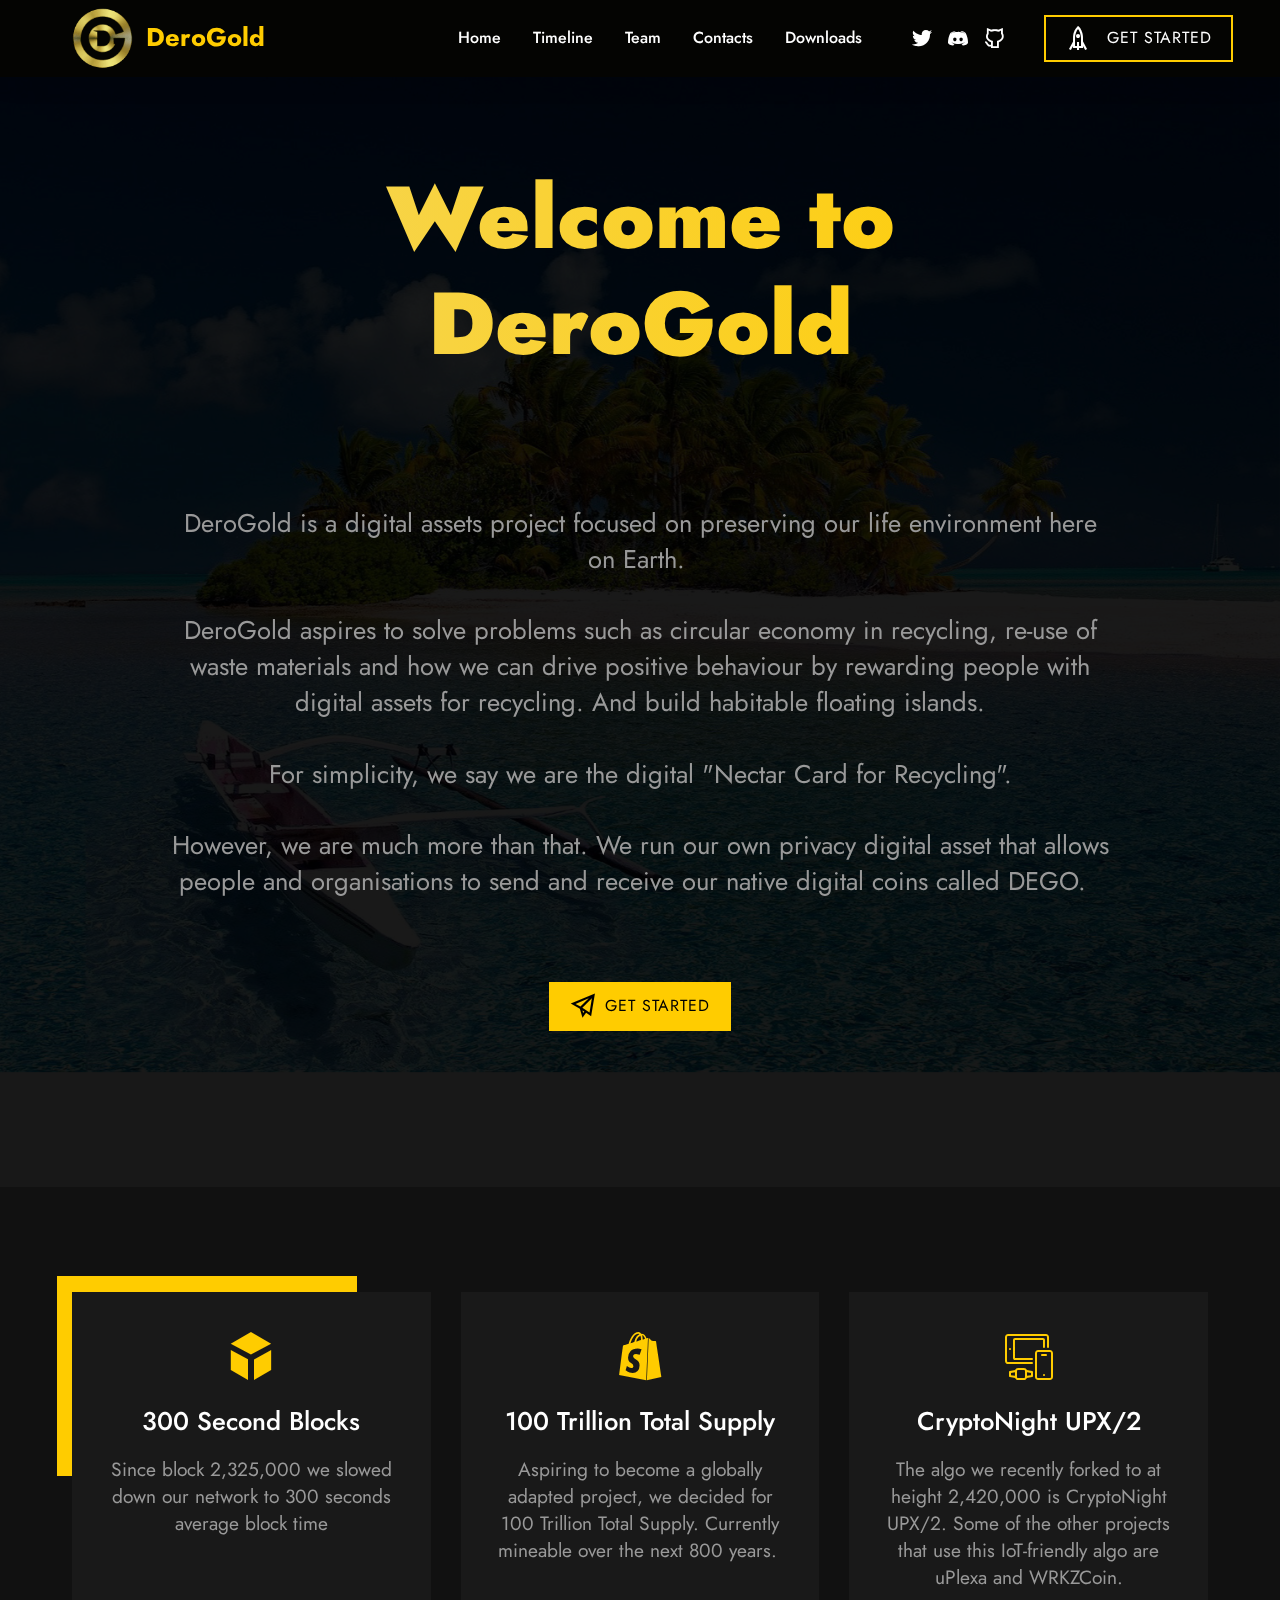
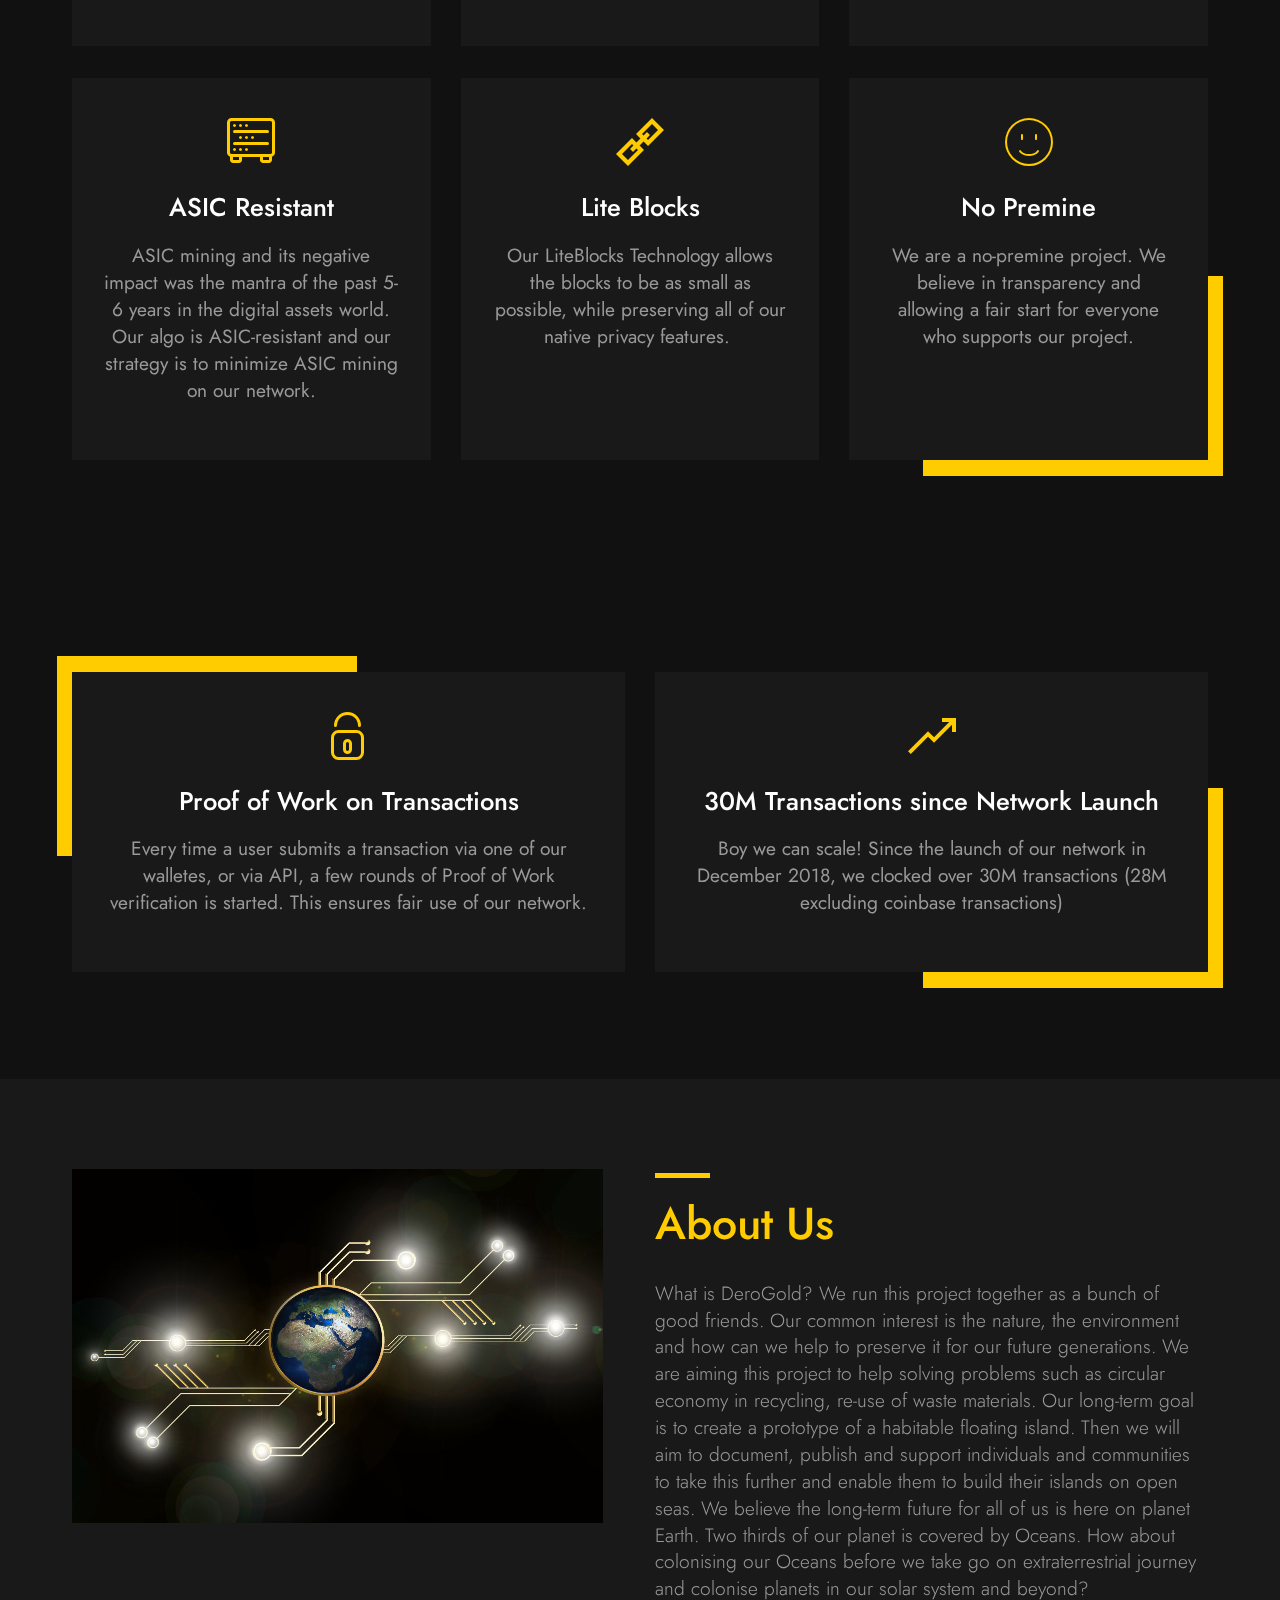
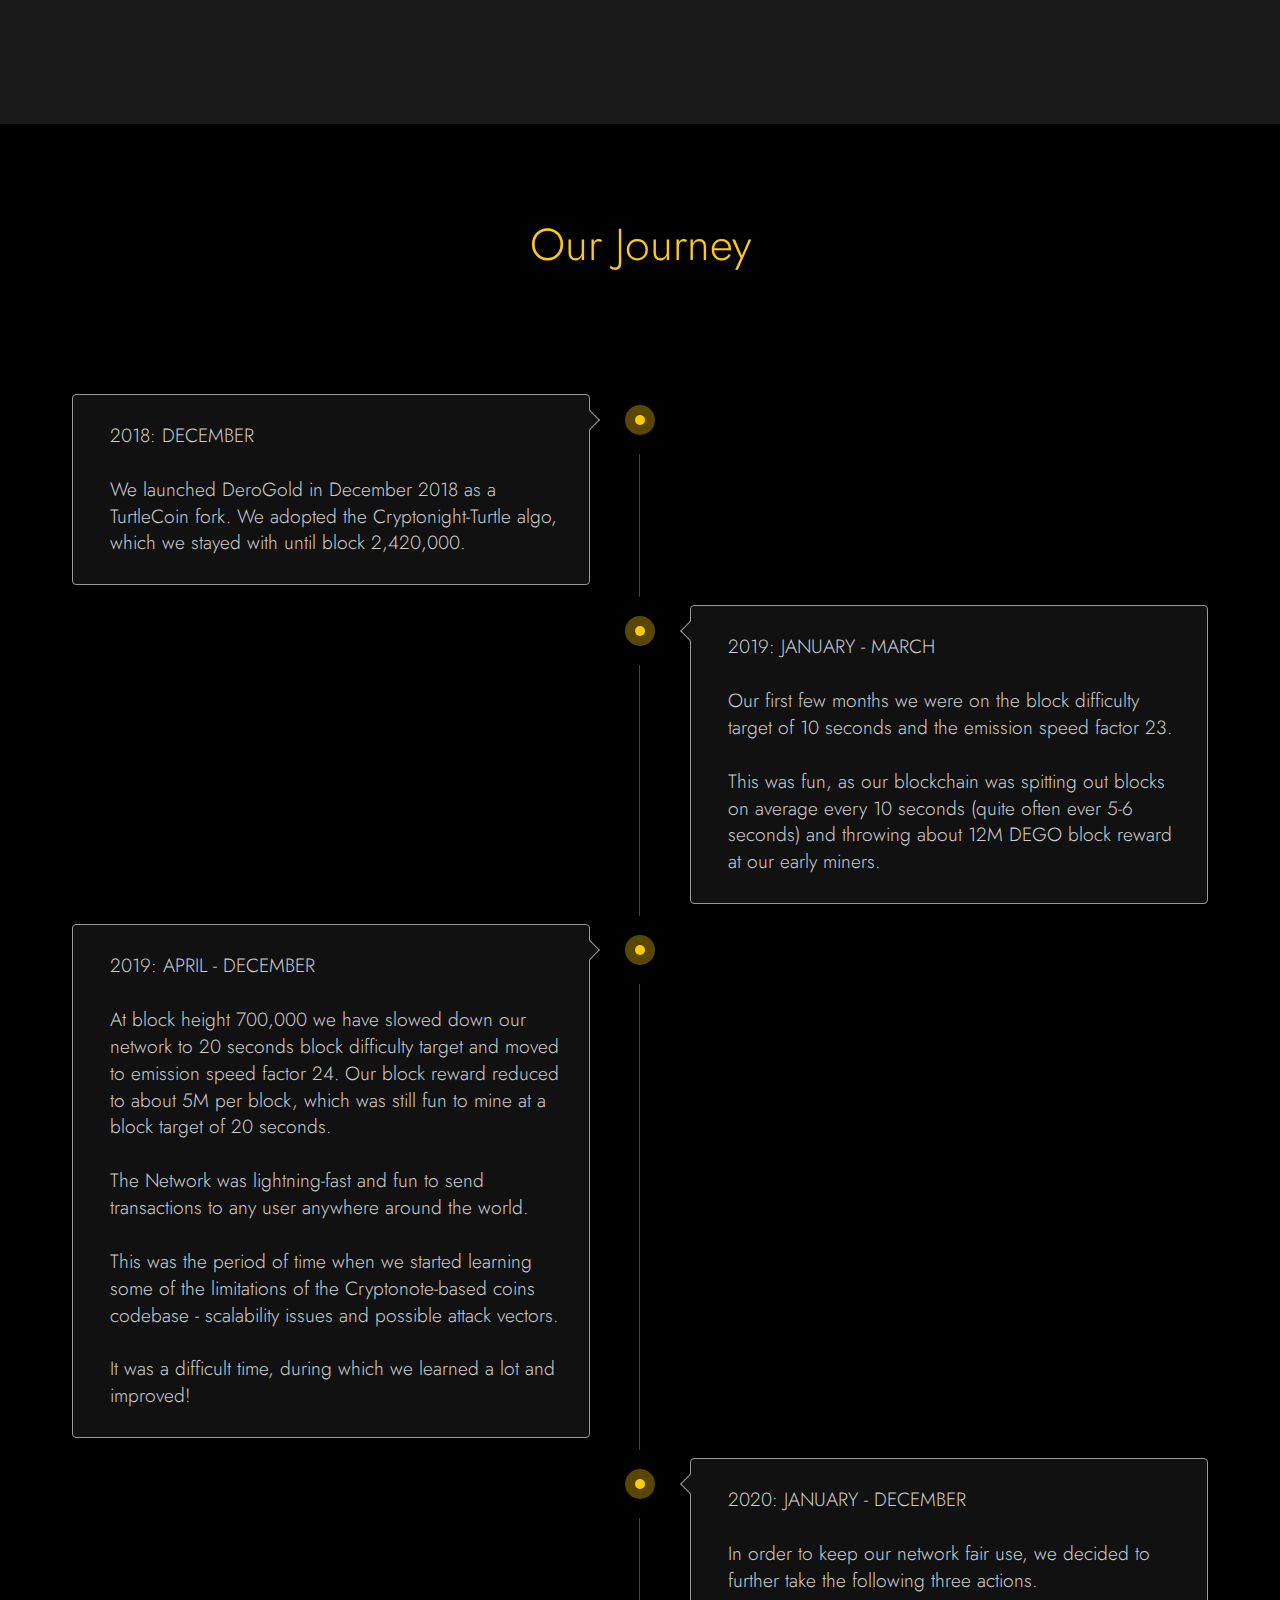
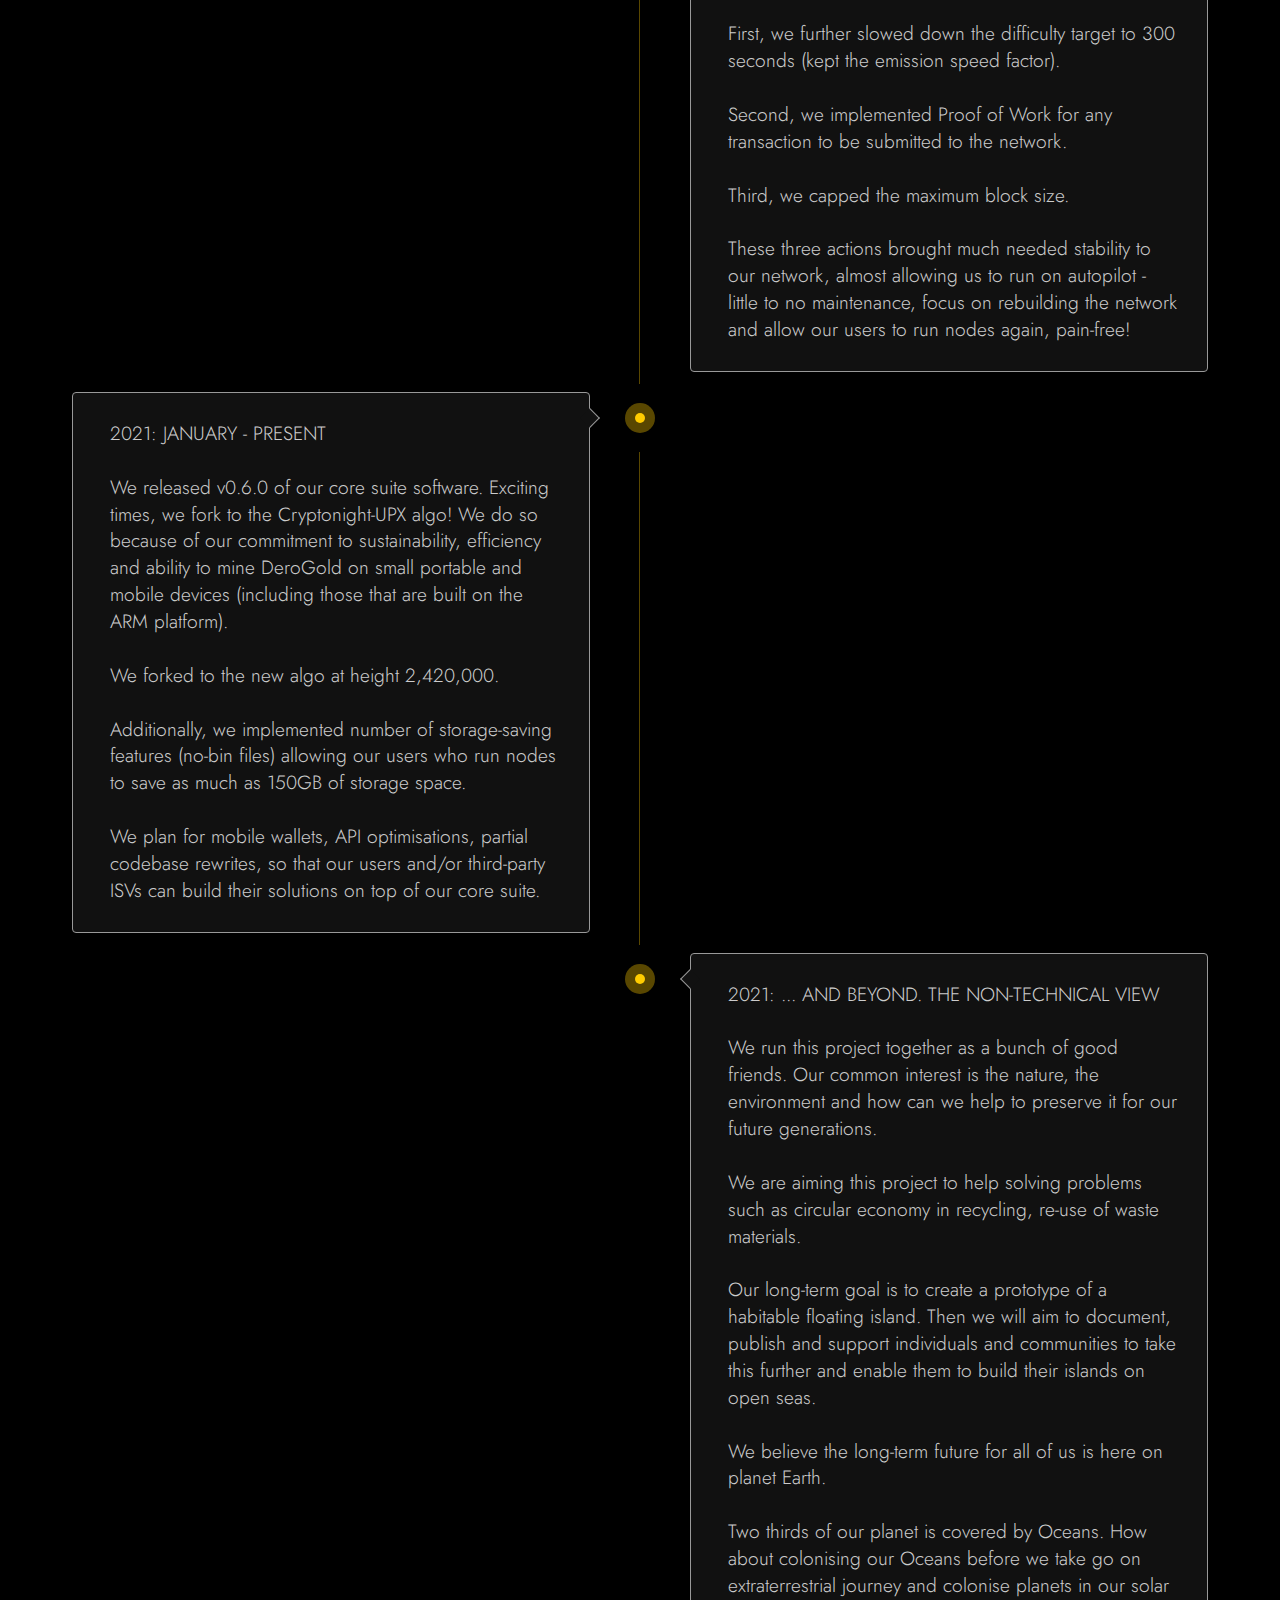
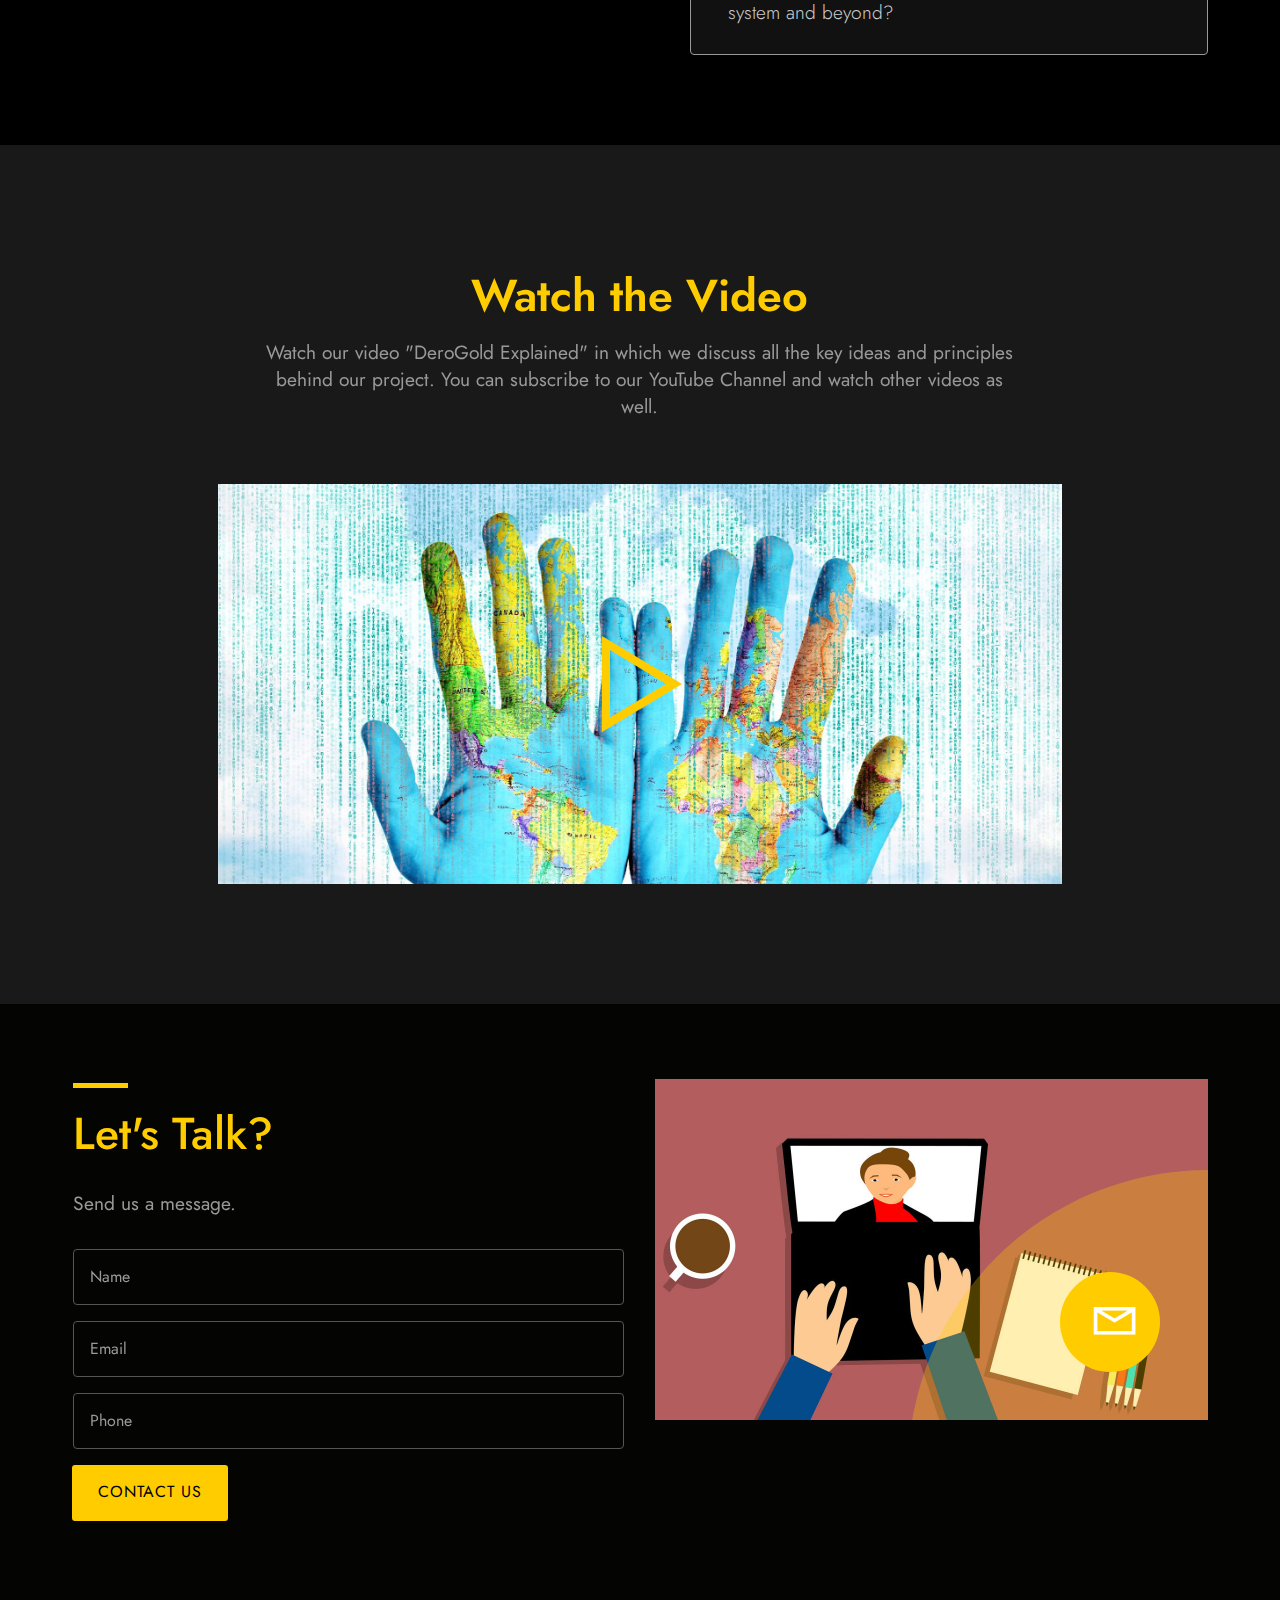
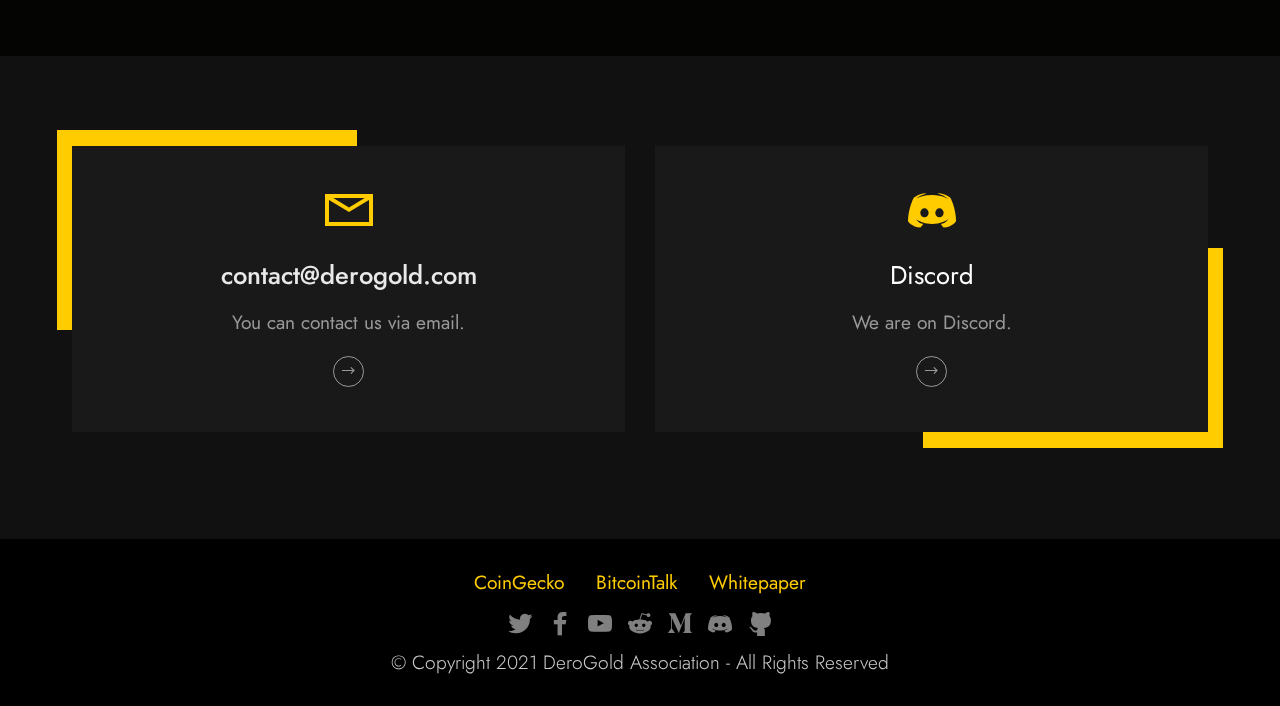
==== index.html @ 45187b10 "initial commit" ====
<!DOCTYPE html>
<html  >
<head>
  <!-- Site made with Mobirise Website Builder v5.3.0, https://mobirise.com -->
  <meta charset="UTF-8">
  <meta http-equiv="X-UA-Compatible" content="IE=edge">
  <meta name="generator" content="Mobirise v5.3.0, mobirise.com">
  <meta name="viewport" content="width=device-width, initial-scale=1, minimum-scale=1">
  <link rel="shortcut icon" href="assets/images/derogold-hi-res-logo-2-96x96.png" type="image/x-icon">
  <meta name="description" content="This is the DeroGold website">
  
  
  <title>DeroGold Home</title>
  <link rel="stylesheet" href="assets/web/assets/mobirise-icons2/mobirise2.css">
  <link rel="stylesheet" href="assets/web/assets/mobirise-icons/mobirise-icons.css">
  <link rel="stylesheet" href="assets/web/assets/mobirise-icons-bold/mobirise-icons-bold.css">
  <link rel="stylesheet" href="assets/tether/tether.min.css">
  <link rel="stylesheet" href="assets/bootstrap/css/bootstrap.min.css">
  <link rel="stylesheet" href="assets/bootstrap/css/bootstrap-grid.min.css">
  <link rel="stylesheet" href="assets/bootstrap/css/bootstrap-reboot.min.css">
  <link rel="stylesheet" href="assets/dropdown/css/style.css">
  <link rel="stylesheet" href="assets/formstyler/jquery.formstyler.css">
  <link rel="stylesheet" href="assets/formstyler/jquery.formstyler.theme.css">
  <link rel="stylesheet" href="assets/datepicker/jquery.datetimepicker.min.css">
  <link rel="stylesheet" href="assets/socicon/css/styles.css">
  <link rel="stylesheet" href="assets/theme/css/style.css">
  <link rel="preload" as="style" href="assets/mobirise/css/mbr-additional.css"><link rel="stylesheet" href="assets/mobirise/css/mbr-additional.css" type="text/css">
  
  
  
  
</head>
<body>
  
  <section class="menu cid-s1YNw91RvB" once="menu" id="menu1-1">
    
    <nav class="navbar navbar-dropdown navbar-fixed-top navbar-expand-lg">
        <div class="container">
            <div class="navbar-brand">
                <span class="navbar-logo">
                    <a href="https://derogold.com">
                        <img src="assets/images/derogold-hi-res-logo-2-96x96.png" alt="DeroGold" style="height: 3.8rem;">
                    </a>
                </span>
                <span class="navbar-caption-wrap"><a class="navbar-caption text-primary display-5" href="https://mobiri.se">DeroGold</a></span>
            </div>
            <button class="navbar-toggler" type="button" data-toggle="collapse" data-target="#navbarSupportedContent" aria-controls="navbarNavAltMarkup" aria-expanded="false" aria-label="Toggle navigation">
                <div class="hamburger">
                    <span></span>
                    <span></span>
                    <span></span>
                    <span></span>
                </div>
            </button>
            <div class="collapse navbar-collapse" id="navbarSupportedContent">
                <ul class="navbar-nav nav-dropdown" data-app-modern-menu="true"><li class="nav-item"><a class="nav-link link text-white text-primary display-4" href="index.html#top">
                            Home</a></li>

                    <li class="nav-item"><a class="nav-link link text-white text-primary display-4" href="index.html#timeline1-4">Timeline</a></li><li class="nav-item"><a class="nav-link link text-white text-primary display-4" href="page1.html">Team</a>
                    </li>
                    <li class="nav-item"><a class="nav-link link text-white text-primary display-4" href="index.html#contacts2-9">Contacts</a></li><li class="nav-item"><a class="nav-link link text-white text-primary display-4" href="page2.html">Downloads</a></li></ul>
                <div class="icons-menu">
                    <a href="https://twitter.com/derogold?lang=en.se" target="_blank">
                        <span class="p-2 mbr-iconfont socicon-twitter socicon"></span>
                    </a>
                    <a href="https://discordapp.com/invite/j2aSNFn" target="_blank">
                        <span class="p-2 mbr-iconfont socicon-discord socicon"></span>
                    </a>
                    <a href="https://github.com/derogold" target="_blank">
                        <span class="p-2 mbr-iconfont mobi-mbri-github mobi-mbri"></span>
                    </a>
                    
                    
                    
                </div>
                <div class="navbar-buttons mbr-section-btn"><a class="btn btn-sm btn-primary-outline display-4" href="page2.html"><span class="mobi-mbri mobi-mbri-rocket mbr-iconfont mbr-iconfont-btn"></span>GET STARTED</a></div>
            </div>
        </div>
    </nav>
</section>

<section class="header3 cid-s1YNmF9EpW mbr-parallax-background" id="header3-0">
    
    <div class="mbr-overlay" style="opacity: 0.9; background-color: rgb(0, 0, 0);"></div>
    <div class="container align-center">
        <div class="row justify-content-center">
            <div class="mbr-white col-md-12 col-lg-10">
                
                <h1 class="mbr-section-title mbr-white pb-3 mbr-fonts-style display-1"><strong>Welcome to</strong><br><strong>DeroGold</strong><br><strong><br></strong></h1>
                <p class="mbr-text pb-4 mbr-white mbr-regular mbr-fonts-style display-5">DeroGold is a digital assets project focused on preserving our life environment here on Earth.&nbsp;<br><br>DeroGold aspires to solve problems such as circular economy in recycling, re-use of waste materials and how we can drive positive behaviour by rewarding people with digital assets for recycling. And build habitable floating islands.<br><br>For simplicity, we say we are the digital "Nectar Card for Recycling". <br><br>However, we are much more than that. We run our own privacy digital asset that allows people and organisations to send and receive our native digital coins called DEGO.&nbsp;&nbsp;<br><br></p>
                <div class="mbr-section-btn"><a class="btn btn-sm btn-primary display-4" href="page2.html"><span class="mobi-mbri mobi-mbri-paper-plane mbr-iconfont mbr-iconfont-btn"></span>GET STARTED</a></div>
            </div>
        </div>
    </div>
</section>

<section class="features4 cid-s1YNzGfN84" id="features4-2">

    

    
    <div class="container mbr-white">
        <div class="row justify-content-center">
            <div class="card first col-12 col-md-6 col-lg-4">
                <div class="card-wrapper align-center">
                    <div class="img-wrapper">
                        <span class="mbr-iconfont socicon-sketchfab socicon"></span>
                    </div>
                    <div class="card-box align-center">

                        <h4 class="mbr-section-title pb-2 mbr-semibold mbr-fonts-style display-5">300 Second Blocks</h4>
                        <p class="mbr-section-text align-center mbr-regular pb-2 mbr-fonts-style display-7">
                            Since block 2,325,000 we slowed down our network to 300 seconds average block time</p>

                        
                    </div>
                </div>
            </div>
            <div class="card col-12 col-md-6 col-lg-4">
                <div class="card-wrapper align-center">
                    <div class="img-wrapper">
                        <span class="mbr-iconfont socicon-shopify socicon"></span>
                    </div>
                    <div class="card-box align-center">

                        <h4 class="mbr-section-title pb-2 mbr-semibold mbr-fonts-style display-5">100 Trillion Total Supply</h4>
                        <p class="mbr-section-text align-center mbr-regular pb-2 mbr-fonts-style display-7">
                            Aspiring to become a globally adapted project, we decided for 100 Trillion Total Supply. Currently mineable over the next 800 years.&nbsp;</p>

                        
                    </div>
                </div>
            </div>
            <div class="card col-12 col-md-6 col-lg-4">
                <div class="card-wrapper align-center">
                    <div class="img-wrapper">
                        <span class="mbr-iconfont mbri-devices"></span>
                    </div>
                    <div class="card-box align-center">

                        <h4 class="mbr-section-title pb-2 mbr-semibold mbr-fonts-style display-5">CryptoNight UPX/2</h4>
                        <p class="mbr-section-text align-center mbr-regular pb-2 mbr-fonts-style display-7">
                            The algo we recently forked to at height 2,420,000 is CryptoNight UPX/2. Some of the other projects that use this IoT-friendly algo are uPlexa and WRKZCoin.</p>

                        
                    </div>
                </div>
            </div>
            <div class="card col-12 col-md-6 col-lg-4">
                <div class="card-wrapper align-center">
                    <div class="img-wrapper">
                        <span class="mbr-iconfont mbrib-database"></span>
                    </div>
                    <div class="card-box align-center">

                        <h4 class="mbr-section-title pb-2 mbr-semibold mbr-fonts-style display-5">ASIC Resistant</h4>
                        <p class="mbr-section-text align-center mbr-regular pb-2 mbr-fonts-style display-7">
                            ASIC mining and its negative impact was the mantra of the past 5-6 years in the digital assets world. Our algo is ASIC-resistant and our strategy is to minimize ASIC mining on our network.</p>

                        
                    </div>
                </div>
            </div>
            <div class="card col-12 col-md-6 col-lg-4">
                <div class="card-wrapper align-center">
                    <div class="img-wrapper">
                        <span class="mbr-iconfont mobi-mbri-link mobi-mbri"></span>
                    </div>
                    <div class="card-box align-center">

                        <h4 class="mbr-section-title pb-2 mbr-semibold mbr-fonts-style display-5">Lite Blocks</h4>
                        <p class="mbr-section-text align-center mbr-regular pb-2 mbr-fonts-style display-7">Our LiteBlocks Technology allows the blocks to be as small as possible, while preserving all of our native privacy features.&nbsp;</p>

                        
                    </div>
                </div>
            </div>
            <div class="card last col-12 col-md-6 col-lg-4">
                <div class="card-wrapper align-center">
                    <div class="img-wrapper">
                        <span class="mbr-iconfont mbri-smile-face"></span>
                    </div>
                    <div class="card-box align-center">

                        <h4 class="mbr-section-title pb-2 mbr-semibold mbr-fonts-style display-5">No Premine</h4>
                        <p class="mbr-section-text align-center mbr-regular pb-2 mbr-fonts-style display-7">
                            We are a no-premine project. We believe in transparency and allowing a fair start for everyone who supports our project.</p>

                        
                    </div>
                </div>
            </div>
        </div>
    </div>
</section>

<section class="features4 cid-srsyfw0GXk" id="features4-1">

    

    
    <div class="container mbr-white">
        <div class="row justify-content-center">
            <div class="card first col-12 col-md-6 col-lg-6">
                <div class="card-wrapper align-center">
                    <div class="img-wrapper">
                        <span class="mbr-iconfont mbrib-lock"></span>
                    </div>
                    <div class="card-box align-center">

                        <h4 class="mbr-section-title pb-2 mbr-semibold mbr-fonts-style display-5">Proof of Work on Transactions</h4>
                        <p class="mbr-section-text align-center mbr-regular pb-2 mbr-fonts-style display-7">
                            Every time a user submits a transaction via one of our walletes, or via API, a few rounds of Proof of Work verification is started. This ensures fair use of our network.</p>

                        
                    </div>
                </div>
            </div>
            
            
            
            
            <div class="card last col-12 col-md-6 col-lg-6">
                <div class="card-wrapper align-center">
                    <div class="img-wrapper">
                        <span class="mbr-iconfont mobi-mbri-growing-chart mobi-mbri"></span>
                    </div>
                    <div class="card-box align-center">

                        <h4 class="mbr-section-title pb-2 mbr-semibold mbr-fonts-style display-5">30M Transactions since Network Launch</h4>
                        <p class="mbr-section-text align-center mbr-regular pb-2 mbr-fonts-style display-7">
                            Boy we can scale! Since the launch of our network in December 2018, we clocked over 30M transactions (28M excluding coinbase transactions)</p>

                        
                    </div>
                </div>
            </div>
        </div>
    </div>
</section>

<section class="content2 cid-s1YQ6E1SFC" id="content2-e">
    
    
    <div class="container">
        <div class="row justify-content-center">
            <div class="col-lg-6 col-md-12 md-pb">
                <img src="assets/images/mbr-1061x707.jpg" alt="DeroGold">
            </div>

            <div class="col-lg-6 col-md-12 md-pb">
                <div class="title-wrapper align-left">
                    <div class="line"></div>
                    <h3 class="mbr-section-title mbr-white mbr-semibold pb-3 mbr-fonts-style display-2">About Us</h3>
                    <p class="mbr-text pb-3 mbr-white mbr-light mbr-fonts-style display-7">What is DeroGold? We run this project together as a bunch of good friends. Our common interest is the nature, the environment and how can we help to preserve it for our future generations. We are aiming this project to help solving problems such as circular economy in recycling, re-use of waste materials. Our long-term goal is to create a prototype of a habitable floating island. Then we will aim to document, publish and support individuals and communities to take this further and enable them to build their islands on open seas. We believe the long-term future for all of us is here on planet Earth. Two thirds of our planet is covered by Oceans. How about colonising our Oceans before we take go on extraterrestrial journey and colonise planets in our solar system and beyond?<br>
                    </p>
                </div>
            </div>
        </div>
    </div>
</section>

<section class="timeline1 voyagem4_timeline1 cid-srsJKuli90" id="timeline1-4">

	

	

	<div class="container">
		<div class="row">
			<div class="col-12 title__block align-center">
				<h3 class="mbr-section-title mbr-fonts-style display-2">Our Journey</h3>
				
			</div>
		</div>
		<div class="timelines-container" mbri-timelines="">
			<!--1-->
			<div class="row timeline-element separline">
				<div class="col-lg-6 col-11 offset-1 offset-lg-0">
					<div class="timeline-text-content">
						
						<p class="mbr-timeline-text mbr-fonts-style display-7">2018: DECEMBER<br><br>We launched DeroGold in December 2018 as a TurtleCoin fork. We adopted the Cryptonight-Turtle algo, which we stayed with until block 2,420,000.</p>
					</div>
				</div>
				<span class="iconBackground"></span>
				<div class="timeline-date-panel col-lg-6"></div>
			</div>
			<!--2-->
			<div class="row timeline-element separline">
				<div class="timeline-date-panel col-lg-6"></div>
				<span class="iconBackground"></span>
				<div class="col-lg-6 col-11 offset-1 offset-lg-0 ">
					<div class="timeline-text-content">
						
						<p class="mbr-timeline-text mbr-fonts-style display-7">2019: JANUARY - MARCH<br><br>Our first few months we were on the block difficulty target of 10 seconds and the emission speed factor 23. <br><br>This was fun, as our blockchain was spitting out blocks on average every 10 seconds (quite often ever 5-6 seconds) and throwing about 12M DEGO block reward at our early miners.</p>
					</div>
				</div>
			</div>
			<!--3-->
			<div class="row timeline-element separline">
				<div class="col-lg-6 col-11 offset-1 offset-lg-0">
					<div class="timeline-text-content">
						
						<p class="mbr-timeline-text mbr-fonts-style display-7">2019: APRIL - DECEMBER<br><br>At block height 700,000 we have slowed down our network to 20 seconds block difficulty target and moved to emission speed factor 24. Our block reward reduced to about 5M per block, which was still fun to mine at a block target of 20 seconds. <br><br>The Network was lightning-fast and fun to send transactions to any user anywhere around the world. <br><br>This was the period of time when we started learning some of the limitations of the Cryptonote-based coins codebase - scalability issues and possible attack vectors. <br><br>It was a difficult time, during which we learned a lot and improved!</p>
					</div>
				</div>
				<span class="iconBackground"></span>
				<div class="timeline-date-panel col-lg-6 "></div>
			</div>
			<!--4-->
			<div class="row timeline-element separline">
				<div class="timeline-date-panel col-lg-6"></div>
				<span class="iconBackground"></span>
				<div class="col-lg-6 col-11 offset-1 offset-lg-0 ">
					<div class="timeline-text-content">
						
						<p class="mbr-timeline-text mbr-fonts-style display-7">2020: JANUARY - DECEMBER<br><br>In order to keep our network fair use, we decided to further take the following three actions. <br><br>First, we further slowed down the difficulty target to 300 seconds (kept the emission speed factor). <br><br>Second, we implemented Proof of Work for any transaction to be submitted to the network. <br><br>Third, we capped the maximum block size. <br><br>These three actions brought much needed stability to our network, almost allowing us to run on autopilot - little to no maintenance, focus on rebuilding the network and allow our users to run nodes again, pain-free!</p>
					</div>
				</div>
			</div>
			<!--5-->
			<div class="row timeline-element separline">
				<div class="col-lg-6 col-11 offset-1 offset-lg-0">
					<div class="timeline-text-content">
						
						<p class="mbr-timeline-text mbr-fonts-style display-7">2021: JANUARY - PRESENT<br><br>We released v0.6.0 of our core suite software. Exciting times, we fork to the Cryptonight-UPX algo! We do so because of our commitment to sustainability, efficiency and ability to mine DeroGold on small portable and mobile devices (including those that are built on the ARM platform). <br><br>We forked to the new algo at height 2,420,000. <br><br>Additionally, we implemented number of storage-saving features (no-bin files) allowing our users who run nodes to save as much as 150GB of storage space. <br><br>We plan for mobile wallets, API optimisations, partial codebase rewrites, so that our users and/or third-party ISVs can build their solutions on top of our core suite.</p>
					</div>
				</div>
				<span class="iconBackground"></span>
				<div class="timeline-date-panel col-lg-6"></div>
			</div>
			<!--6-->
			<div class="row timeline-element separline">
				<div class="timeline-date-panel col-lg-6"></div>
				<span class="iconBackground"></span>
				<div class="col-lg-6 col-11 offset-1 offset-lg-0 ">
					<div class="timeline-text-content">
						
						<p class="mbr-timeline-text mbr-fonts-style display-7">2021: ... AND BEYOND. THE NON-TECHNICAL VIEW<br><br>We run this project together as a bunch of good friends. Our common interest is the nature, the environment and how can we help to preserve it for our future generations. <br><br>We are aiming this project to help solving problems such as circular economy in recycling, re-use of waste materials. <br><br>Our long-term goal is to create a prototype of a habitable floating island. Then we will aim to document, publish and support individuals and communities to take this further and enable them to build their islands on open seas. <br><br>We believe the long-term future for all of us is here on planet Earth. <br><br>Two thirds of our planet is covered by Oceans. How about colonising our Oceans before we take go on extraterrestrial journey and colonise planets in our solar system and beyond?<br></p>
					</div>
				</div>
			</div>
			<!--7-->
			
			<!--8-->
			
			<!--9-->
			
			<!--10-->
			
			<!--11-->
			
			<!--12-->
			
		</div>
	</div>
</section>

<section class="video1 cid-s1YPL0Q2c0" id="video1-b">
    
    
    <div class="container align-center">
        <div class="row justify-content-md-center">
            <div class="mbr-black col-md-12 col-lg-8 pb-5">
                <h3 class="mbr-section-title mbr-semibold pb-1 align-center mbr-bold mbr-fonts-style display-2">Watch the
                    Video
                </h3>
                <p class="mbr-section-text align-center mbr-regular mbr-fonts-style display-7">Watch our video "DeroGold Explained" in which we discuss all the key ideas and principles behind our project. You can subscribe to our YouTube Channel and watch other videos as well.</p>
            </div>
            <div class="mbr-white col-md-12 col-12 col-lg-9">
                <div class="wrapper">
                    <div class="box">
                        <div class="mbr-media show-modal align-center py-2" data-modal=".modalWindow">
                            <div class="icon-wrap">
                                <span class="mbr-iconfont mobi-mbri-play mobi-mbri"></span>
                            </div>
                        </div>
                    </div>
                </div>
            </div>
        </div>
    </div>
    <div>
        <div class="modalWindow" style="display: none;">
            <div class="modalWindow-container">
                <div class="modalWindow-video-container">
                    <div class="modalWindow-video">
                        <iframe width="100%" height="100%" frameborder="0" allowfullscreen="1" data-src="https://www.youtube.com/watch?v=-CeXSvTqTvs&amp;t=24s"></iframe>
                    </div>
                    <a class="close" role="button" data-dismiss="modal">
                        <span aria-hidden="true" class="mbri-close mbr-iconfont closeModal"></span>
                        <span class="sr-only">Close</span>
                    </a>
                </div>
            </div>
        </div>
    </div>
</section>

<section class="form2 cid-s1YPpR5DLc" id="form2-5">
    
    
    <div class="container">
        <div class="row jc-sb">
            <div class="col-lg-6 img-col col-md-12 md-pb">
                <div class="img-wrapper">
                    <div class="mbr-media show-modal align-center" data-modal=".modalWindow">
                        <div class="icon-wrap">
                            <span class="mbr-iconfont mobi-mbri-letter mobi-mbri"></span>
                        </div>
                    </div>
                    <img src="assets/images/mbr-1106x682.jpg" alt="Mobirise">
                </div>
            </div>
            <div class="col-lg-6 content col-md-12 md-pb">
                <div class="title-wrapper align-left">
                    <div class="line"></div>
                    <h3 class="mbr-section-title mbr-white mbr-semibold pb-3 mbr-fonts-style display-2">Let's Talk?</h3>
                    <p class="mbr-text pb-3 mbr-white mbr-regular mbr-fonts-style display-7">Send us a message.<br></p>
                </div>
                <div class="mbr-form" data-form-type="formoid">
                    <!--Formbuilder Form-->
                    <form action="https://mobirise.eu/" method="POST" class="mbr-form form-with-styler" data-form-title="Form Name"><input type="hidden" name="email" data-form-email="true" value="3hWVqToEB/1I149/YozLRLkLBiQpOW7r7E2nBTZgeHvP02n26b8/UV2oUbTEZ2rvrolK8FR15vyyWNtF+Owk/ww8cXF04MrA7yu9TfpVJDie/SCY1bZYQar89Ra3VHtK.d89ndL0GY9m5VemKVYyBR2kWjS+tO6lPZd1B9Il5YtiFB9NHJftuvEeWiUPG/mlTkX+eEhtGzj98U6ovUszhfSIN96CiCx5hpqAmoVvygHvp0L1Zc2YxBmagFgNSmWd0">
                        <div class="form-row">
                            <div hidden="hidden" data-form-alert="" class="alert alert-success col-12">Thanks for filling
                                out the form!</div>
                            <div hidden="hidden" data-form-alert-danger="" class="alert alert-danger col-12">Oops...! some
                                problem!</div>
                        </div>
                        <div class="dragArea form-row">
                            <div class="col-lg-12 col-md-12 col-sm-12 form-group" data-for="name">
                                <input type="text" name="name" placeholder="Name" data-form-field="name" class="form-control display-7" value="" id="name-form2-5">
                            </div>
                            <div class="col-lg-12 col-md-12 col-sm-12 form-group" data-for="email">
                                <input type="email" name="email" placeholder="Email" data-form-field="email" class="form-control display-7" value="" id="email-form2-5">
                            </div>
                            <div data-for="phone" class="col-lg-12 col-md-12 col-sm-12 form-group">
                                <input type="tel" name="phone" placeholder="Phone" data-form-field="phone" class="form-control display-7" pattern="*" value="" id="phone-form2-5">
                            </div>
                            <div class="col-auto mbr-section-btn"><button type="submit" class="btn btn-primary display-4">CONTACT US</button></div>
                        </div>
                    </form>
                    <!--Formbuilder Form-->
                </div>
            </div>
        </div>
        <div class="modalWindow" style="display: none;">
            <div class="modalWindow-container">
                <div class="modalWindow-video-container">
                    <div class="modalWindow-video">
                        <iframe width="100%" height="100%" frameborder="0" allowfullscreen="1"></iframe>
                    </div>
                    <a class="close" role="button" data-dismiss="modal">
                        <span aria-hidden="true" class="mbri-close mbr-iconfont closeModal"></span>
                        <span class="sr-only">Close</span>
                    </a>
                </div>
            </div>
        </div>
    </div>
</section>

<section class="contacts2 cid-s1YPyUn2on" id="contacts2-9">

    

    
    <div class="container mbr-white">
        <div class="row justify-content-center">
            <div class="card first col-12 col-md-6 col-lg-6">
                <div class="card-wrapper align-center">
                    <div class="img-wrapper">
                        <span class="mbr-iconfont mobi-mbri-letter mobi-mbri"></span>
                    </div>
                    <div class="card-box align-center">

                        <h4 class="mbr-section-title pb-2 mbr-semibold mbr-fonts-style display-5">contact@derogold.com</h4>
                        <p class="mbr-section-text align-center mbr-regular pb-2 mbr-fonts-style display-7">
                            You can contact us via email.</p>

                        <div class="link-wrapper">
                            <span class="mbr-iconfont mobi-mbri-right mobi-mbri"></span>
                        </div>
                    </div>
                </div>
            </div>
            
            <div class="card last col-12 col-md-6 col-lg-6">
                <div class="card-wrapper align-center">
                    <div class="img-wrapper">
                        <span class="mbr-iconfont socicon-discord socicon"></span>
                    </div>
                    <div class="card-box align-center">

                        <h4 class="mbr-section-title pb-2 mbr-semibold mbr-fonts-style display-5"><a href="https://discordapp.com/invite/j2aSNFn" class="text-white" target="_blank">Discord</a></h4>
                        <p class="mbr-section-text align-center mbr-regular pb-2 mbr-fonts-style display-7">
                            We are on Discord.</p>

                        <div class="link-wrapper">
                            <span class="mbr-iconfont mobi-mbri-right mobi-mbri"></span>
                        </div>
                    </div>
                </div>
            </div>
        </div>
    </div>
</section>

<section class="footer03 photom4_footer03 cid-srtode6HeD" once="footers" id="footer03-r">

	

	

	<div class="container">
		<div class="media-container-row align-center mbr-white">
			<div class="row row-links">
				<ul class="foot-menu">
					
					
					
					
					
				<li class="foot-menu-item mbr-fonts-style display-7"><a href="https://www.coingecko.com/en/coins/derogold" class="text-primary" target="_blank">CoinGecko</a></li><li class="foot-menu-item mbr-fonts-style display-7"><a href="https://bitcointalk.org/index.php?topic=5088519.0" class="text-primary" target="_blank">BitcoinTalk</a></li><li class="foot-menu-item mbr-fonts-style display-7"><a href="https://github.com/derogold/whitepaper/raw/master/DeroGold%20Whitepaper.pdf" class="text-primary" target="_blank">Whitepaper</a></li></ul>
			</div>
			<div class="row social-row">
				<div class="social-list align-right pb-2">
					
					
					
					
					
					
				<div class="soc-item">
						<a href="https://twitter.com/derogold?lang=encom/mobirise" target="_blank">
							<span class="mbr-iconfont mbr-iconfont-social socicon-twitter socicon"></span>
						</a>
					</div><div class="soc-item">
						<a href="https://www.facebook.com/DeroGold/" target="_blank">
							<span class="mbr-iconfont mbr-iconfont-social socicon-facebook socicon"></span>
						</a>
					</div><div class="soc-item">
						<a href="https://www.youtube.com/c/DeroGold/videoscom/c/mobirise" target="_blank">
							<span class="mbr-iconfont mbr-iconfont-social socicon-youtube socicon"></span>
						</a>
					</div><div class="soc-item">
						<a href="https://www.reddit.com/r/DeroGold" target="_blank">
							<span class="mbr-iconfont mbr-iconfont-social socicon-reddit socicon"></span>
						</a>
					</div><div class="soc-item">
						<a href="https://medium.com/@DeroGold" target="_blank">
							<span class="mbr-iconfont mbr-iconfont-social socicon-medium socicon"></span>
						</a>
					</div><div class="soc-item">
						<a href="https://discordapp.com/invite/j2aSNFn" target="_blank">
							<span class="mbr-iconfont mbr-iconfont-social socicon-discord socicon"></span>
						</a>
					</div><div class="soc-item">
						<a href="https://github.com/derogold/derogold" target="_blank">
							<span class="mbr-iconfont mbr-iconfont-social socicon-github socicon"></span>
						</a>
					</div></div>
			</div>
			<div class="row row-copirayt">
				<p class="mbr-text mb-0 mbr-fonts-style mbr-white align-center display-7">
					© Copyright 2021 DeroGold Association - All Rights Reserved
				</p>
			</div>
		</div>
	</div>
</section>


<script src="assets/web/assets/jquery/jquery.min.js"></script>
  <script src="assets/popper/popper.min.js"></script>
  <script src="assets/tether/tether.min.js"></script>
  <script src="assets/bootstrap/js/bootstrap.min.js"></script>
  <script src="assets/smoothscroll/smooth-scroll.js"></script>
  <script src="assets/dropdown/js/nav-dropdown.js"></script>
  <script src="assets/dropdown/js/navbar-dropdown.js"></script>
  <script src="assets/touchswipe/jquery.touch-swipe.min.js"></script>
  <script src="assets/parallax/jarallax.min.js"></script>
  <script src="assets/playervimeo/vimeo_player.js"></script>
  <script src="assets/formstyler/jquery.formstyler.js"></script>
  <script src="assets/formstyler/jquery.formstyler.min.js"></script>
  <script src="assets/datepicker/jquery.datetimepicker.full.js"></script>
  <script src="assets/theme/js/script.js"></script>
  <script src="assets/formoid/formoid.min.js"></script>
  
  
  
</body>
</html>
---- assets/web/assets/mobirise-icons2/mobirise2.css ----
@font-face {
  font-family: 'Moririse2';
  font-display: swap;
  src:  url('mobirise2.eot?f2bix4');
  src:  url('mobirise2.eot?f2bix4#iefix') format('embedded-opentype'),
    url('mobirise2.ttf?f2bix4') format('truetype'),
    url('mobirise2.woff?f2bix4') format('woff'),
    url('mobirise2.svg?f2bix4#mobirise2') format('svg');
  font-weight: normal;
  font-style: normal;
}

[class^="mobi-"], [class*=" mobi-"] {
  /* use !important to prevent issues with browser extensions that change fonts */
  font-family: 'Moririse2' !important;
  speak: none;
  font-style: normal;
  font-weight: normal;
  font-variant: normal;
  text-transform: none;
  line-height: 1;

  /* Better Font Rendering =========== */
  -webkit-font-smoothing: antialiased;
  -moz-osx-font-smoothing: grayscale;
}

.mobi-mbri-add-submenu:before {
  content: "\e900";
}
.mobi-mbri-alert:before {
  content: "\e901";
}
.mobi-mbri-align-center:before {
  content: "\e902";
}
.mobi-mbri-align-justify:before {
  content: "\e903";
}
.mobi-mbri-align-left:before {
  content: "\e904";
}
.mobi-mbri-align-right:before {
  content: "\e905";
}
.mobi-mbri-android:before {
  content: "\e906";
}
.mobi-mbri-apple:before {
  content: "\e907";
}
.mobi-mbri-arrow-down:before {
  content: "\e908";
}
.mobi-mbri-arrow-next:before {
  content: "\e909";
}
.mobi-mbri-arrow-prev:before {
  content: "\e90a";
}
.mobi-mbri-arrow-up:before {
  content: "\e90b";
}
.mobi-mbri-bold:before {
  content: "\e90c";
}
.mobi-mbri-bookmark:before {
  content: "\e90d";
}
.mobi-mbri-bootstrap:before {
  content: "\e90e";
}
.mobi-mbri-briefcase:before {
  content: "\e90f";
}
.mobi-mbri-browse:before {
  content: "\e910";
}
.mobi-mbri-bulleted-list:before {
  content: "\e911";
}
.mobi-mbri-calendar:before {
  content: "\e912";
}
.mobi-mbri-camera:before {
  content: "\e913";
}
.mobi-mbri-cart-add:before {
  content: "\e914";
}
.mobi-mbri-cart-full:before {
  content: "\e915";
}
.mobi-mbri-cash:before {
  content: "\e916";
}
.mobi-mbri-change-style:before {
  content: "\e917";
}
.mobi-mbri-chat:before {
  content: "\e918";
}
.mobi-mbri-clock:before {
  content: "\e919";
}
.mobi-mbri-close:before {
  content: "\e91a";
}
.mobi-mbri-cloud:before {
  content: "\e91b";
}
.mobi-mbri-code:before {
  content: "\e91c";
}
.mobi-mbri-contact-form:before {
  content: "\e91d";
}
.mobi-mbri-credit-card:before {
  content: "\e91e";
}
.mobi-mbri-cursor-click:before {
  content: "\e91f";
}
.mobi-mbri-cust-feedback:before {
  content: "\e920";
}
.mobi-mbri-database:before {
  content: "\e921";
}
.mobi-mbri-delivery:before {
  content: "\e922";
}
.mobi-mbri-desktop:before {
  content: "\e923";
}
.mobi-mbri-devices:before {
  content: "\e924";
}
.mobi-mbri-down:before {
  content: "\e925";
}
.mobi-mbri-download-2:before {
  content: "\e926";
}
.mobi-mbri-download:before {
  content: "\e927";
}
.mobi-mbri-drag-n-drop-2:before {
  content: "\e928";
}
.mobi-mbri-drag-n-drop:before {
  content: "\e929";
}
.mobi-mbri-edit-2:before {
  content: "\e92a";
}
.mobi-mbri-edit:before {
  content: "\e92b";
}
.mobi-mbri-error:before {
  content: "\e92c";
}
.mobi-mbri-extension:before {
  content: "\e92d";
}
.mobi-mbri-features:before {
  content: "\e92e";
}
.mobi-mbri-file:before {
  content: "\e92f";
}
.mobi-mbri-flag:before {
  content: "\e930";
}
.mobi-mbri-folder:before {
  content: "\e931";
}
.mobi-mbri-gift:before {
  content: "\e932";
}
.mobi-mbri-github:before {
  content: "\e933";
}
.mobi-mbri-globe-2:before {
  content: "\e934";
}
.mobi-mbri-globe:before {
  content: "\e935";
}
.mobi-mbri-growing-chart:before {
  content: "\e936";
}
.mobi-mbri-hearth:before {
  content: "\e937";
}
.mobi-mbri-help:before {
  content: "\e938";
}
.mobi-mbri-home:before {
  content: "\e939";
}
.mobi-mbri-hot-cup:before {
  content: "\e93a";
}
.mobi-mbri-idea:before {
  content: "\e93b";
}
.mobi-mbri-image-gallery:before {
  content: "\e93c";
}
.mobi-mbri-image-slider:before {
  content: "\e93d";
}
.mobi-mbri-info:before {
  content: "\e93e";
}
.mobi-mbri-italic:before {
  content: "\e93f";
}
.mobi-mbri-key:before {
  content: "\e940";
}
.mobi-mbri-laptop:before {
  content: "\e941";
}
.mobi-mbri-layers:before {
  content: "\e942";
}
.mobi-mbri-left-right:before {
  content: "\e943";
}
.mobi-mbri-left:before {
  content: "\e944";
}
.mobi-mbri-letter:before {
  content: "\e945";
}
.mobi-mbri-like:before {
  content: "\e946";
}
.mobi-mbri-link:before {
  content: "\e947";
}
.mobi-mbri-lock:before {
  content: "\e948";
}
.mobi-mbri-login:before {
  content: "\e949";
}
.mobi-mbri-logout:before {
  content: "\e94a";
}
.mobi-mbri-magic-stick:before {
  content: "\e94b";
}
.mobi-mbri-map-pin:before {
  content: "\e94c";
}
.mobi-mbri-menu:before {
  content: "\e94d";
}
.mobi-mbri-mobile-2:before {
  content: "\e94e";
}
.mobi-mbri-mobile-horizontal:before {
  content: "\e94f";
}
.mobi-mbri-mobile:before {
  content: "\e950";
}
.mobi-mbri-mobirise:before {
  content: "\e951";
}
.mobi-mbri-more-horizontal:before {
  content: "\e952";
}
.mobi-mbri-more-vertical:before {
  content: "\e953";
}
.mobi-mbri-music:before {
  content: "\e954";
}
.mobi-mbri-new-file:before {
  content: "\e955";
}
.mobi-mbri-numbered-list:before {
  content: "\e956";
}
.mobi-mbri-opened-folder:before {
  content: "\e957";
}
.mobi-mbri-pages:before {
  content: "\e958";
}
.mobi-mbri-paper-plane:before {
  content: "\e959";
}
.mobi-mbri-paperclip:before {
  content: "\e95a";
}
.mobi-mbri-phone:before {
  content: "\e95b";
}
.mobi-mbri-photo:before {
  content: "\e95c";
}
.mobi-mbri-photos:before {
  content: "\e95d";
}
.mobi-mbri-pin:before {
  content: "\e95e";
}
.mobi-mbri-play:before {
  content: "\e95f";
}
.mobi-mbri-plus:before {
  content: "\e960";
}
.mobi-mbri-preview:before {
  content: "\e961";
}
.mobi-mbri-print:before {
  content: "\e962";
}
.mobi-mbri-protect:before {
  content: "\e963";
}
.mobi-mbri-question:before {
  content: "\e964";
}
.mobi-mbri-quote-left:before {
  content: "\e965";
}
.mobi-mbri-quote-right:before {
  content: "\e966";
}
.mobi-mbri-redo:before {
  content: "\e967";
}
.mobi-mbri-refresh:before {
  content: "\e968";
}
.mobi-mbri-responsive-2:before {
  content: "\e969";
}
.mobi-mbri-responsive:before {
  content: "\e96a";
}
.mobi-mbri-right:before {
  content: "\e96b";
}
.mobi-mbri-rocket:before {
  content: "\e96c";
}
.mobi-mbri-sad-face:before {
  content: "\e96d";
}
.mobi-mbri-sale:before {
  content: "\e96e";
}
.mobi-mbri-save:before {
  content: "\e96f";
}
.mobi-mbri-search:before {
  content: "\e970";
}
.mobi-mbri-setting-2:before {
  content: "\e971";
}
.mobi-mbri-setting-3:before {
  content: "\e972";
}
.mobi-mbri-setting:before {
  content: "\e973";
}
.mobi-mbri-share:before {
  content: "\e974";
}
.mobi-mbri-shopping-bag:before {
  content: "\e975";
}
.mobi-mbri-shopping-basket:before {
  content: "\e976";
}
.mobi-mbri-shopping-cart:before {
  content: "\e977";
}
.mobi-mbri-sites:before {
  content: "\e978";
}
.mobi-mbri-smile-face:before {
  content: "\e979";
}
.mobi-mbri-speed:before {
  content: "\e97a";
}
.mobi-mbri-star:before {
  content: "\e97b";
}
.mobi-mbri-success:before {
  content: "\e97c";
}
.mobi-mbri-sun:before {
  content: "\e97d";
}
.mobi-mbri-sun2:before {
  content: "\e97e";
}
.mobi-mbri-tablet-vertical:before {
  content: "\e97f";
}
.mobi-mbri-tablet:before {
  content: "\e980";
}
.mobi-mbri-target:before {
  content: "\e981";
}
.mobi-mbri-timer:before {
  content: "\e982";
}
.mobi-mbri-to-ftp:before {
  content: "\e983";
}
.mobi-mbri-to-local-drive:before {
  content: "\e984";
}
.mobi-mbri-touch-swipe:before {
  content: "\e985";
}
.mobi-mbri-touch:before {
  content: "\e986";
}
.mobi-mbri-trash:before {
  content: "\e987";
}
.mobi-mbri-underline:before {
  content: "\e988";
}
.mobi-mbri-undo:before {
  content: "\e989";
}
.mobi-mbri-unlink:before {
  content: "\e98a";
}
.mobi-mbri-unlock:before {
  content: "\e98b";
}
.mobi-mbri-up-down:before {
  content: "\e98c";
}
.mobi-mbri-up:before {
  content: "\e98d";
}
.mobi-mbri-update:before {
  content: "\e98e";
}
.mobi-mbri-upload-2:before {
  content: "\e98f";
}
.mobi-mbri-upload:before {
  content: "\e990";
}
.mobi-mbri-user-2:before {
  content: "\e991";
}
.mobi-mbri-user:before {
  content: "\e992";
}
.mobi-mbri-users:before {
  content: "\e993";
}
.mobi-mbri-video-play:before {
  content: "\e994";
}
.mobi-mbri-video:before {
  content: "\e995";
}
.mobi-mbri-watch:before {
  content: "\e996";
}
.mobi-mbri-website-theme-2:before {
  content: "\e997";
}
.mobi-mbri-website-theme:before {
  content: "\e998";
}
.mobi-mbri-wifi:before {
  content: "\e999";
}
.mobi-mbri-windows:before {
  content: "\e99a";
}
.mobi-mbri-zoom-in:before {
  content: "\e99b";
}
.mobi-mbri-zoom-out:before {
  content: "\e99c";
}
---- assets/web/assets/mobirise-icons/mobirise-icons.css ----
@font-face {
  font-family: 'MobiriseIcons';
  src:  url('mobirise-icons.eot?spat4u');
  src:  url('mobirise-icons.eot?spat4u#iefix') format('embedded-opentype'),
    url('mobirise-icons.ttf?spat4u') format('truetype'),
    url('mobirise-icons.woff?spat4u') format('woff'),
    url('mobirise-icons.svg?spat4u#MobiriseIcons') format('svg');
  font-weight: normal;
  font-style: normal;
  font-display: swap;
}

[class^="mbri-"], [class*=" mbri-"] {
  /* use !important to prevent issues with browser extensions that change fonts */
  font-family: MobiriseIcons !important;
  speak: none;
  font-style: normal;
  font-weight: normal;
  font-variant: normal;
  text-transform: none;
  line-height: 1;

  /* Better Font Rendering =========== */
  -webkit-font-smoothing: antialiased;
  -moz-osx-font-smoothing: grayscale;
}

.mbri-add-submenu:before {
  content: "\e900";
}
.mbri-alert:before {
  content: "\e901";
}
.mbri-align-center:before {
  content: "\e902";
}
.mbri-align-justify:before {
  content: "\e903";
}
.mbri-align-left:before {
  content: "\e904";
}
.mbri-align-right:before {
  content: "\e905";
}
.mbri-android:before {
  content: "\e906";
}
.mbri-apple:before {
  content: "\e907";
}
.mbri-arrow-down:before {
  content: "\e908";
}
.mbri-arrow-next:before {
  content: "\e909";
}
.mbri-arrow-prev:before {
  content: "\e90a";
}
.mbri-arrow-up:before {
  content: "\e90b";
}
.mbri-bold:before {
  content: "\e90c";
}
.mbri-bookmark:before {
  content: "\e90d";
}
.mbri-bootstrap:before {
  content: "\e90e";
}
.mbri-briefcase:before {
  content: "\e90f";
}
.mbri-browse:before {
  content: "\e910";
}
.mbri-bulleted-list:before {
  content: "\e911";
}
.mbri-calendar:before {
  content: "\e912";
}
.mbri-camera:before {
  content: "\e913";
}
.mbri-cart-add:before {
  content: "\e914";
}
.mbri-cart-full:before {
  content: "\e915";
}
.mbri-cash:before {
  content: "\e916";
}
.mbri-change-style:before {
  content: "\e917";
}
.mbri-chat:before {
  content: "\e918";
}
.mbri-clock:before {
  content: "\e919";
}
.mbri-close:before {
  content: "\e91a";
}
.mbri-cloud:before {
  content: "\e91b";
}
.mbri-code:before {
  content: "\e91c";
}
.mbri-contact-form:before {
  content: "\e91d";
}
.mbri-credit-card:before {
  content: "\e91e";
}
.mbri-cursor-click:before {
  content: "\e91f";
}
.mbri-cust-feedback:before {
  content: "\e920";
}
.mbri-database:before {
  content: "\e921";
}
.mbri-delivery:before {
  content: "\e922";
}
.mbri-desktop:before {
  content: "\e923";
}
.mbri-devices:before {
  content: "\e924";
}
.mbri-down:before {
  content: "\e925";
}
.mbri-download:before {
  content: "\e989";
}
.mbri-drag-n-drop:before {
  content: "\e927";
}
.mbri-drag-n-drop2:before {
  content: "\e928";
}
.mbri-edit:before {
  content: "\e929";
}
.mbri-edit2:before {
  content: "\e92a";
}
.mbri-error:before {
  content: "\e92b";
}
.mbri-extension:before {
  content: "\e92c";
}
.mbri-features:before {
  content: "\e92d";
}
.mbri-file:before {
  content: "\e92e";
}
.mbri-flag:before {
  content: "\e92f";
}
.mbri-folder:before {
  content: "\e930";
}
.mbri-gift:before {
  content: "\e931";
}
.mbri-github:before {
  content: "\e932";
}
.mbri-globe:before {
  content: "\e933";
}
.mbri-globe-2:before {
  content: "\e934";
}
.mbri-growing-chart:before {
  content: "\e935";
}
.mbri-hearth:before {
  content: "\e936";
}
.mbri-help:before {
  content: "\e937";
}
.mbri-home:before {
  content: "\e938";
}
.mbri-hot-cup:before {
  content: "\e939";
}
.mbri-idea:before {
  content: "\e93a";
}
.mbri-image-gallery:before {
  content: "\e93b";
}
.mbri-image-slider:before {
  content: "\e93c";
}
.mbri-info:before {
  content: "\e93d";
}
.mbri-italic:before {
  content: "\e93e";
}
.mbri-key:before {
  content: "\e93f";
}
.mbri-laptop:before {
  content: "\e940";
}
.mbri-layers:before {
  content: "\e941";
}
.mbri-left-right:before {
  content: "\e942";
}
.mbri-left:before {
  content: "\e943";
}
.mbri-letter:before {
  content: "\e944";
}
.mbri-like:before {
  content: "\e945";
}
.mbri-link:before {
  content: "\e946";
}
.mbri-lock:before {
  content: "\e947";
}
.mbri-login:before {
  content: "\e948";
}
.mbri-logout:before {
  content: "\e949";
}
.mbri-magic-stick:before {
  content: "\e94a";
}
.mbri-map-pin:before {
  content: "\e94b";
}
.mbri-menu:before {
  content: "\e94c";
}
.mbri-mobile:before {
  content: "\e94d";
}
.mbri-mobile2:before {
  content: "\e94e";
}
.mbri-mobirise:before {
  content: "\e94f";
}
.mbri-more-horizontal:before {
  content: "\e950";
}
.mbri-more-vertical:before {
  content: "\e951";
}
.mbri-music:before {
  content: "\e952";
}
.mbri-new-file:before {
  content: "\e953";
}
.mbri-numbered-list:before {
  content: "\e954";
}
.mbri-opened-folder:before {
  content: "\e955";
}
.mbri-pages:before {
  content: "\e956";
}
.mbri-paper-plane:before {
  content: "\e957";
}
.mbri-paperclip:before {
  content: "\e958";
}
.mbri-photo:before {
  content: "\e959";
}
.mbri-photos:before {
  content: "\e95a";
}
.mbri-pin:before {
  content: "\e95b";
}
.mbri-play:before {
  content: "\e95c";
}
.mbri-plus:before {
  content: "\e95d";
}
.mbri-preview:before {
  content: "\e95e";
}
.mbri-print:before {
  content: "\e95f";
}
.mbri-protect:before {
  content: "\e960";
}
.mbri-question:before {
  content: "\e961";
}
.mbri-quote-left:before {
  content: "\e962";
}
.mbri-quote-right:before {
  content: "\e963";
}
.mbri-refresh:before {
  content: "\e964";
}
.mbri-responsive:before {
  content: "\e965";
}
.mbri-right:before {
  content: "\e966";
}
.mbri-rocket:before {
  content: "\e967";
}
.mbri-sad-face:before {
  content: "\e968";
}
.mbri-sale:before {
  content: "\e969";
}
.mbri-save:before {
  content: "\e96a";
}
.mbri-search:before {
  content: "\e96b";
}
.mbri-setting:before {
  content: "\e96c";
}
.mbri-setting2:before {
  content: "\e96d";
}
.mbri-setting3:before {
  content: "\e96e";
}
.mbri-share:before {
  content: "\e96f";
}
.mbri-shopping-bag:before {
  content: "\e970";
}
.mbri-shopping-basket:before {
  content: "\e971";
}
.mbri-shopping-cart:before {
  content: "\e972";
}
.mbri-sites:before {
  content: "\e973";
}
.mbri-smile-face:before {
  content: "\e974";
}
.mbri-speed:before {
  content: "\e975";
}
.mbri-star:before {
  content: "\e976";
}
.mbri-success:before {
  content: "\e977";
}
.mbri-sun:before {
  content: "\e978";
}
.mbri-sun2:before {
  content: "\e979";
}
.mbri-tablet:before {
  content: "\e97a";
}
.mbri-tablet-vertical:before {
  content: "\e97b";
}
.mbri-target:before {
  content: "\e97c";
}
.mbri-timer:before {
  content: "\e97d";
}
.mbri-to-ftp:before {
  content: "\e97e";
}
.mbri-to-local-drive:before {
  content: "\e97f";
}
.mbri-touch-swipe:before {
  content: "\e980";
}
.mbri-touch:before {
  content: "\e981";
}
.mbri-trash:before {
  content: "\e982";
}
.mbri-underline:before {
  content: "\e983";
}
.mbri-unlink:before {
  content: "\e984";
}
.mbri-unlock:before {
  content: "\e985";
}
.mbri-up-down:before {
  content: "\e986";
}
.mbri-up:before {
  content: "\e987";
}
.mbri-update:before {
  content: "\e988";
}
.mbri-upload:before {
 content: "\e926"; 
}
.mbri-user:before {
  content: "\e98a";
}
.mbri-user2:before {
  content: "\e98b";
}
.mbri-users:before {
  content: "\e98c";
}
.mbri-video:before {
  content: "\e98d";
}
.mbri-video-play:before {
  content: "\e98e";
}
.mbri-watch:before {
  content: "\e98f";
}
.mbri-website-theme:before {
  content: "\e990";
}
.mbri-wifi:before {
  content: "\e991";
}
.mbri-windows:before {
  content: "\e992";
}
.mbri-zoom-out:before {
  content: "\e993";
}
.mbri-redo:before {
  content: "\e994";
}
.mbri-undo:before {
  content: "\e995";
}
---- assets/web/assets/mobirise-icons-bold/mobirise-icons-bold.css ----
@font-face {
  font-family: 'mobirise-icons-bold';
  font-display: swap;
  src:  url('mobirise-icons-bold.eot?m1l4yr');
  src:  url('mobirise-icons-bold.eot?m1l4yr#iefix') format('embedded-opentype'),
    url('mobirise-icons-bold.ttf?m1l4yr') format('truetype'),
    url('mobirise-icons-bold.woff?m1l4yr') format('woff'),
    url('mobirise-icons-bold.svg?m1l4yr#mobirise-icons-bold') format('svg');
  font-weight: normal;
  font-style: normal;
}

[class^="mbrib-"], [class*="mbrib-"] {
  /* use !important to prevent issues with browser extensions that change fonts */
  font-family: 'mobirise-icons-bold' !important;
  speak: none;
  font-style: normal;
  font-weight: normal;
  font-variant: normal;
  text-transform: none;
  line-height: 1;

  /* Better Font Rendering =========== */
  -webkit-font-smoothing: antialiased;
  -moz-osx-font-smoothing: grayscale;
}

.mbrib-add-submenu:before {
  content: "\e900";
}
.mbrib-alert:before {
  content: "\e901";
}
.mbrib-align-center:before {
  content: "\e902";
}
.mbrib-align-justify:before {
  content: "\e903";
}
.mbrib-align-left:before {
  content: "\e904";
}
.mbrib-align-right:before {
  content: "\e905";
}
.mbrib-android:before {
  content: "\e906";
}
.mbrib-apple:before {
  content: "\e907";
}
.mbrib-arrow-down:before {
  content: "\e908";
}
.mbrib-arrow-next:before {
  content: "\e909";
}
.mbrib-arrow-prev:before {
  content: "\e90a";
}
.mbrib-arrow-up:before {
  content: "\e90b";
}
.mbrib-bold:before {
  content: "\e90c";
}
.mbrib-bookmark:before {
  content: "\e90d";
}
.mbrib-bootstrap:before {
  content: "\e90e";
}
.mbrib-briefcase:before {
  content: "\e90f";
}
.mbrib-browse:before {
  content: "\e910";
}
.mbrib-bulleted-list:before {
  content: "\e911";
}
.mbrib-calendar:before {
  content: "\e912";
}
.mbrib-camera:before {
  content: "\e913";
}
.mbrib-cart-add:before {
  content: "\e914";
}
.mbrib-cart-full:before {
  content: "\e915";
}
.mbrib-cash:before {
  content: "\e916";
}
.mbrib-change-style:before {
  content: "\e917";
}
.mbrib-chat:before {
  content: "\e918";
}
.mbrib-clock:before {
  content: "\e919";
}
.mbrib-close:before {
  content: "\e91a";
}
.mbrib-cloud:before {
  content: "\e91b";
}
.mbrib-code:before {
  content: "\e91c";
}
.mbrib-contact-form:before {
  content: "\e91d";
}
.mbrib-credit-card:before {
  content: "\e91e";
}
.mbrib-cursor-click:before {
  content: "\e91f";
}
.mbrib-cust-feedback:before {
  content: "\e920";
}
.mbrib-database:before {
  content: "\e921";
}
.mbrib-delivery:before {
  content: "\e922";
}
.mbrib-desktop:before {
  content: "\e923";
}
.mbrib-devices:before {
  content: "\e924";
}
.mbrib-down:before {
  content: "\e925";
}
.mbrib-download:before {
  content: "\e926";
}
.mbrib-drag-n-drop:before {
  content: "\e927";
}
.mbrib-drag-n-drop2:before {
  content: "\e928";
}
.mbrib-edit:before {
  content: "\e929";
}
.mbrib-edit2:before {
  content: "\e92a";
}
.mbrib-error:before {
  content: "\e92b";
}
.mbrib-extension:before {
  content: "\e92c";
}
.mbrib-features:before {
  content: "\e92d";
}
.mbrib-file:before {
  content: "\e92e";
}
.mbrib-flag:before {
  content: "\e92f";
}
.mbrib-folder:before {
  content: "\e930";
}
.mbrib-gift:before {
  content: "\e931";
}
.mbrib-github:before {
  content: "\e932";
}
.mbrib-globe-2:before {
  content: "\e933";
}
.mbrib-globe:before {
  content: "\e934";
}
.mbrib-growing-chart:before {
  content: "\e935";
}
.mbrib-hearth:before {
  content: "\e936";
}
.mbrib-help:before {
  content: "\e937";
}
.mbrib-home:before {
  content: "\e938";
}
.mbrib-hot-cup:before {
  content: "\e939";
}
.mbrib-idea:before {
  content: "\e93a";
}
.mbrib-image-gallery:before {
  content: "\e93b";
}
.mbrib-image-slider:before {
  content: "\e93c";
}
.mbrib-info:before {
  content: "\e93d";
}
.mbrib-italic:before {
  content: "\e93e";
}
.mbrib-key:before {
  content: "\e93f";
}
.mbrib-laptop:before {
  content: "\e940";
}
.mbrib-layers:before {
  content: "\e941";
}
.mbrib-left-right:before {
  content: "\e942";
}
.mbrib-left:before {
  content: "\e943";
}
.mbrib-letter:before {
  content: "\e944";
}
.mbrib-like:before {
  content: "\e945";
}
.mbrib-link:before {
  content: "\e946";
}
.mbrib-lock:before {
  content: "\e947";
}
.mbrib-login:before {
  content: "\e948";
}
.mbrib-logout:before {
  content: "\e949";
}
.mbrib-magic-stick:before {
  content: "\e94a";
}
.mbrib-map-pin:before {
  content: "\e94b";
}
.mbrib-menu:before {
  content: "\e94c";
}
.mbrib-mobile:before {
  content: "\e94d";
}
.mbrib-mobile2:before {
  content: "\e94e";
}
.mbrib-mobirise:before {
  content: "\e94f";
}
.mbrib-more-horizontal:before {
  content: "\e950";
}
.mbrib-more-vertical:before {
  content: "\e951";
}
.mbrib-music:before {
  content: "\e952";
}
.mbrib-new-file:before {
  content: "\e953";
}
.mbrib-numbered-list:before {
  content: "\e954";
}
.mbrib-opened-folder:before {
  content: "\e955";
}
.mbrib-pages:before {
  content: "\e956";
}
.mbrib-paper-plane:before {
  content: "\e957";
}
.mbrib-paperclip:before {
  content: "\e958";
}
.mbrib-photo:before {
  content: "\e959";
}
.mbrib-photos:before {
  content: "\e95a";
}
.mbrib-pin:before {
  content: "\e95b";
}
.mbrib-play:before {
  content: "\e95c";
}
.mbrib-plus:before {
  content: "\e95d";
}
.mbrib-preview:before {
  content: "\e95e";
}
.mbrib-print:before {
  content: "\e95f";
}
.mbrib-protect:before {
  content: "\e960";
}
.mbrib-question:before {
  content: "\e961";
}
.mbrib-quote-left:before {
  content: "\e962";
}
.mbrib-quote-right:before {
  content: "\e963";
}
.mbrib-redo:before {
  content: "\e964";
}
.mbrib-refresh:before {
  content: "\e965";
}
.mbrib-responsive:before {
  content: "\e966";
}
.mbrib-right:before {
  content: "\e967";
}
.mbrib-rocket:before {
  content: "\e968";
}
.mbrib-sad-face:before {
  content: "\e969";
}
.mbrib-sale:before {
  content: "\e96a";
}
.mbrib-save:before {
  content: "\e96b";
}
.mbrib-search:before {
  content: "\e96c";
}
.mbrib-setting:before {
  content: "\e96d";
}
.mbrib-setting2:before {
  content: "\e96e";
}
.mbrib-setting3:before {
  content: "\e96f";
}
.mbrib-share:before {
  content: "\e970";
}
.mbrib-shopping-bag:before {
  content: "\e971";
}
.mbrib-shopping-basket:before {
  content: "\e972";
}
.mbrib-shopping-cart:before {
  content: "\e973";
}
.mbrib-sites:before {
  content: "\e974";
}
.mbrib-smile-face:before {
  content: "\e975";
}
.mbrib-speed:before {
  content: "\e976";
}
.mbrib-star:before {
  content: "\e977";
}
.mbrib-success:before {
  content: "\e978";
}
.mbrib-sun:before {
  content: "\e979";
}
.mbrib-sun2:before {
  content: "\e97a";
}
.mbrib-tablet-vertical:before {
  content: "\e97b";
}
.mbrib-tablet:before {
  content: "\e97c";
}
.mbrib-target:before {
  content: "\e97d";
}
.mbrib-timer:before {
  content: "\e97e";
}
.mbrib-to-ftp:before {
  content: "\e97f";
}
.mbrib-to-local-drive:before {
  content: "\e980";
}
.mbrib-touch-swipe:before {
  content: "\e981";
}
.mbrib-touch:before {
  content: "\e982";
}
.mbrib-trash:before {
  content: "\e983";
}
.mbrib-underline:before {
  content: "\e984";
}
.mbrib-undo:before {
  content: "\e985";
}
.mbrib-unlink:before {
  content: "\e986";
}
.mbrib-unlock:before {
  content: "\e987";
}
.mbrib-up-down:before {
  content: "\e988";
}
.mbrib-up:before {
  content: "\e989";
}
.mbrib-update:before {
  content: "\e98a";
}
.mbrib-upload:before {
  content: "\e98b";
}
.mbrib-user:before {
  content: "\e98c";
}
.mbrib-user2:before {
  content: "\e98d";
}
.mbrib-users:before {
  content: "\e98e";
}
.mbrib-video-play:before {
  content: "\e98f";
}
.mbrib-video:before {
  content: "\e990";
}
.mbrib-watch:before {
  content: "\e991";
}
.mbrib-website-theme:before {
  content: "\e992";
}
.mbrib-wifi:before {
  content: "\e993";
}
.mbrib-windows:before {
  content: "\e994";
}
.mbrib-zoom-out:before {
  content: "\e995";
}
---- assets/dropdown/css/style.css ----
.navbar-dropdown {
  left: 0;
  padding: 0;
  position: absolute;
  right: 0;
  top: 0;
  transition: all 0.45s ease;
  z-index: 1030;
  background: #282828; }
  .navbar-dropdown .navbar-logo {
    margin-right: 0.8rem;
    transition: margin 0.3s ease-in-out;
    vertical-align: middle; }
    .navbar-dropdown .navbar-logo img {
      height: 3.125rem;
      transition: all 0.3s ease-in-out; }
    .navbar-dropdown .navbar-logo.mbr-iconfont {
      font-size: 3.125rem;
      line-height: 3.125rem; }
  .navbar-dropdown .navbar-caption {
    font-weight: 700;
    white-space: normal;
    vertical-align: -4px;
    line-height: 3.125rem !important; }
    .navbar-dropdown .navbar-caption, .navbar-dropdown .navbar-caption:hover {
      color: inherit;
      text-decoration: none; }
  .navbar-dropdown .mbr-iconfont + .navbar-caption {
    vertical-align: -1px; }
  .navbar-dropdown.navbar-fixed-top {
    position: fixed; }
  .navbar-dropdown .navbar-brand span {
    vertical-align: -4px; }
  .navbar-dropdown.bg-color.transparent {
    background: none; }
  .navbar-dropdown.navbar-short .navbar-brand {
    padding: 0.625rem 0; }
    .navbar-dropdown.navbar-short .navbar-brand span {
      vertical-align: -1px; }
  .navbar-dropdown.navbar-short .navbar-caption {
    line-height: 2.375rem !important;
    vertical-align: -2px; }
  .navbar-dropdown.navbar-short .navbar-logo {
    margin-right: 0.5rem; }
    .navbar-dropdown.navbar-short .navbar-logo img {
      height: 2.375rem; }
    .navbar-dropdown.navbar-short .navbar-logo.mbr-iconfont {
      font-size: 2.375rem;
      line-height: 2.375rem; }
  .navbar-dropdown.navbar-short .mbr-table-cell {
    height: 3.625rem; }
  .navbar-dropdown .navbar-close {
    left: 0.6875rem;
    position: fixed;
    top: 0.75rem;
    z-index: 1000; }
  .navbar-dropdown .hamburger-icon {
    content: "";
    display: inline-block;
    vertical-align: middle;
    width: 16px;
    -webkit-box-shadow: 0 -6px 0 1px #282828,0 0 0 1px #282828,0 6px 0 1px #282828;
    -moz-box-shadow: 0 -6px 0 1px #282828,0 0 0 1px #282828,0 6px 0 1px #282828;
    box-shadow: 0 -6px 0 1px #282828,0 0 0 1px #282828,0 6px 0 1px #282828; }

.dropdown-menu .dropdown-toggle[data-toggle="dropdown-submenu"]::after {
  border-bottom: 0.35em solid transparent;
  border-left: 0.35em solid;
  border-right: 0;
  border-top: 0.35em solid transparent;
  margin-left: 0.3rem; }

.dropdown-menu .dropdown-item:focus {
  outline: 0; }

.nav-dropdown {
  font-size: 0.75rem;
  font-weight: 500;
  height: auto !important; }
  .nav-dropdown .nav-btn {
    padding-left: 1rem; }
  .nav-dropdown .link {
    margin: .667em 1.667em;
    font-weight: 500;
    padding: 0;
    transition: color .2s ease-in-out; }
    .nav-dropdown .link.dropdown-toggle {
      margin-right: 2.583em; }
      .nav-dropdown .link.dropdown-toggle::after {
        margin-left: .25rem;
        border-top: 0.35em solid;
        border-right: 0.35em solid transparent;
        border-left: 0.35em solid transparent;
        border-bottom: 0; }
      .nav-dropdown .link.dropdown-toggle[aria-expanded="true"] {
        margin: 0;
        padding: 0.667em 3.263em  0.667em 1.667em; }
  .nav-dropdown .link::after,
  .nav-dropdown .dropdown-item::after {
    color: inherit; }
  .nav-dropdown .btn {
    font-size: 0.75rem;
    font-weight: 700;
    letter-spacing: 0;
    margin-bottom: 0;
    padding-left: 1.25rem;
    padding-right: 1.25rem; }
  .nav-dropdown .dropdown-menu {
    border-radius: 0;
    border: 0;
    left: 0;
    margin: 0;
    padding-bottom: 1.25rem;
    padding-top: 1.25rem;
    position: relative; }
  .nav-dropdown .dropdown-submenu {
    margin-left: 0.125rem;
    top: 0; }
  .nav-dropdown .dropdown-item {
    font-weight: 500;
    line-height: 2;
    padding: 0.3846em 4.615em 0.3846em 1.5385em;
    position: relative;
    transition: color .2s ease-in-out, background-color .2s ease-in-out; }
    .nav-dropdown .dropdown-item::after {
      margin-top: -0.3077em;
      position: absolute;
      right: 1.1538em;
      top: 50%; }
    .nav-dropdown .dropdown-item:focus, .nav-dropdown .dropdown-item:hover {
      background: none; }

@media (max-width: 767px) {
  .nav-dropdown.navbar-toggleable-sm {
    bottom: 0;
    display: none;
    left: 0;
    overflow-x: hidden;
    position: fixed;
    top: 0;
    transform: translateX(-100%);
    -ms-transform: translateX(-100%);
    -webkit-transform: translateX(-100%);
    width: 18.75rem;
    z-index: 999; } }
.nav-dropdown.navbar-toggleable-xl {
  bottom: 0;
  display: none;
  left: 0;
  overflow-x: hidden;
  position: fixed;
  top: 0;
  transform: translateX(-100%);
  -ms-transform: translateX(-100%);
  -webkit-transform: translateX(-100%);
  width: 18.75rem;
  z-index: 999; }

.nav-dropdown-sm {
  display: block !important;
  overflow-x: hidden;
  overflow: auto;
  padding-top: 3.875rem; }
  .nav-dropdown-sm::after {
    content: "";
    display: block;
    height: 3rem;
    width: 100%; }
  .nav-dropdown-sm.collapse.in ~ .navbar-close {
    display: block !important; }
  .nav-dropdown-sm.collapsing, .nav-dropdown-sm.collapse.in {
    transform: translateX(0);
    -ms-transform: translateX(0);
    -webkit-transform: translateX(0);
    transition: all 0.25s ease-out;
    -webkit-transition: all 0.25s ease-out;
    background: #282828; }
  .nav-dropdown-sm.collapsing[aria-expanded="false"] {
    transform: translateX(-100%);
    -ms-transform: translateX(-100%);
    -webkit-transform: translateX(-100%); }
  .nav-dropdown-sm .nav-item {
    display: block;
    margin-left: 0 !important;
    padding-left: 0; }
  .nav-dropdown-sm .link,
  .nav-dropdown-sm .dropdown-item {
    border-top: 1px dotted rgba(255, 255, 255, 0.1);
    font-size: 0.8125rem;
    line-height: 1.6;
    margin: 0 !important;
    padding: 0.875rem 2.4rem 0.875rem 1.5625rem !important;
    position: relative;
    white-space: normal; }
    .nav-dropdown-sm .link:focus, .nav-dropdown-sm .link:hover,
    .nav-dropdown-sm .dropdown-item:focus,
    .nav-dropdown-sm .dropdown-item:hover {
      background: rgba(0, 0, 0, 0.2) !important;
      color: #c0a375; }
  .nav-dropdown-sm .nav-btn {
    position: relative;
    padding: 1.5625rem 1.5625rem 0 1.5625rem; }
    .nav-dropdown-sm .nav-btn::before {
      border-top: 1px dotted rgba(255, 255, 255, 0.1);
      content: "";
      left: 0;
      position: absolute;
      top: 0;
      width: 100%; }
    .nav-dropdown-sm .nav-btn + .nav-btn {
      padding-top: 0.625rem; }
      .nav-dropdown-sm .nav-btn + .nav-btn::before {
        display: none; }
  .nav-dropdown-sm .btn {
    padding: 0.625rem 0; }
  .nav-dropdown-sm .dropdown-toggle[data-toggle="dropdown-submenu"]::after {
    margin-left: .25rem;
    border-top: 0.35em solid;
    border-right: 0.35em solid transparent;
    border-left: 0.35em solid transparent;
    border-bottom: 0; }
  .nav-dropdown-sm .dropdown-toggle[data-toggle="dropdown-submenu"][aria-expanded="true"]::after {
    border-top: 0;
    border-right: 0.35em solid transparent;
    border-left: 0.35em solid transparent;
    border-bottom: 0.35em solid; }
  .nav-dropdown-sm .dropdown-menu {
    margin: 0;
    padding: 0;
    position: relative;
    top: 0;
    left: 0;
    width: 100%;
    border: 0;
    float: none;
    border-radius: 0;
    background: none; }
  .nav-dropdown-sm .dropdown-submenu {
    left: 100%;
    margin-left: 0.125rem;
    margin-top: -1.25rem;
    top: 0; }

.navbar-toggleable-sm .nav-dropdown .dropdown-menu {
  position: absolute; }

.navbar-toggleable-sm .nav-dropdown .dropdown-submenu {
  left: 100%;
  margin-left: 0.125rem;
  margin-top: -1.25rem;
  top: 0; }

.navbar-toggleable-sm.opened .nav-dropdown .dropdown-menu {
  position: relative; }

.navbar-toggleable-sm.opened .nav-dropdown .dropdown-submenu {
  left: 0;
  margin-left: 00rem;
  margin-top: 0rem;
  top: 0; }

.is-builder .nav-dropdown.collapsing {
  transition: none !important; }

/*# sourceMappingURL=style.css.map */
---- assets/socicon/css/styles.css ----
@charset "UTF-8";

@font-face {
  font-family: 'Socicon';
  src:  url('../fonts/socicon.eot');
  src:  url('../fonts/socicon.eot?#iefix') format('embedded-opentype'),
    url('../fonts/socicon.woff2') format('woff2'),
    url('../fonts/socicon.ttf') format('truetype'),
    url('../fonts/socicon.woff') format('woff'),
    url('../fonts/socicon.svg#socicon') format('svg');
  font-weight: normal;
  font-style: normal;
}

[data-icon]:before {
  font-family: "socicon" !important;
  content: attr(data-icon);
  font-style: normal !important;
  font-weight: normal !important;
  font-variant: normal !important;
  text-transform: none !important;
  speak: none;
  line-height: 1;
  -webkit-font-smoothing: antialiased;
  -moz-osx-font-smoothing: grayscale;
}

[class^="socicon-"], [class*=" socicon-"] {
  /* use !important to prevent issues with browser extensions that change fonts */
  font-family: 'Socicon' !important;
  speak: none;
  font-style: normal;
  font-weight: normal;
  font-variant: normal;
  text-transform: none;
  line-height: 1;

  /* Better Font Rendering =========== */
  -webkit-font-smoothing: antialiased;
  -moz-osx-font-smoothing: grayscale;
}

.socicon-eitaa:before {
  content: "\e97c";
}
.socicon-soroush:before {
  content: "\e97d";
}
.socicon-bale:before {
  content: "\e97e";
}
.socicon-zazzle:before {
  content: "\e97b";
}
.socicon-society6:before {
  content: "\e97a";
}
.socicon-redbubble:before {
  content: "\e979";
}
.socicon-avvo:before {
  content: "\e978";
}
.socicon-stitcher:before {
  content: "\e977";
}
.socicon-googlehangouts:before {
  content: "\e974";
}
.socicon-dlive:before {
  content: "\e975";
}
.socicon-vsco:before {
  content: "\e976";
}
.socicon-flipboard:before {
  content: "\e973";
}
.socicon-ubuntu:before {
  content: "\e958";
}
.socicon-artstation:before {
  content: "\e959";
}
.socicon-invision:before {
  content: "\e95a";
}
.socicon-torial:before {
  content: "\e95b";
}
.socicon-collectorz:before {
  content: "\e95c";
}
.socicon-seenthis:before {
  content: "\e95d";
}
.socicon-googleplaymusic:before {
  content: "\e95e";
}
.socicon-debian:before {
  content: "\e95f";
}
.socicon-filmfreeway:before {
  content: "\e960";
}
.socicon-gnome:before {
  content: "\e961";
}
.socicon-itchio:before {
  content: "\e962";
}
.socicon-jamendo:before {
  content: "\e963";
}
.socicon-mix:before {
  content: "\e964";
}
.socicon-sharepoint:before {
  content: "\e965";
}
.socicon-tinder:before {
  content: "\e966";
}
.socicon-windguru:before {
  content: "\e967";
}
.socicon-cdbaby:before {
  content: "\e968";
}
.socicon-elementaryos:before {
  content: "\e969";
}
.socicon-stage32:before {
  content: "\e96a";
}
.socicon-tiktok:before {
  content: "\e96b";
}
.socicon-gitter:before {
  content: "\e96c";
}
.socicon-letterboxd:before {
  content: "\e96d";
}
.socicon-threema:before {
  content: "\e96e";
}
.socicon-splice:before {
  content: "\e96f";
}
.socicon-metapop:before {
  content: "\e970";
}
.socicon-naver:before {
  content: "\e971";
}
.socicon-remote:before {
  content: "\e972";
}
.socicon-internet:before {
  content: "\e957";
}
.socicon-moddb:before {
  content: "\e94b";
}
.socicon-indiedb:before {
  content: "\e94c";
}
.socicon-traxsource:before {
  content: "\e94d";
}
.socicon-gamefor:before {
  content: "\e94e";
}
.socicon-pixiv:before {
  content: "\e94f";
}
.socicon-myanimelist:before {
  content: "\e950";
}
.socicon-blackberry:before {
  content: "\e951";
}
.socicon-wickr:before {
  content: "\e952";
}
.socicon-spip:before {
  content: "\e953";
}
.socicon-napster:before {
  content: "\e954";
}
.socicon-beatport:before {
  content: "\e955";
}
.socicon-hackerone:before {
  content: "\e956";
}
.socicon-hackernews:before {
  content: "\e946";
}
.socicon-smashwords:before {
  content: "\e947";
}
.socicon-kobo:before {
  content: "\e948";
}
.socicon-bookbub:before {
  content: "\e949";
}
.socicon-mailru:before {
  content: "\e94a";
}
.socicon-gitlab:before {
  content: "\e945";
}
.socicon-instructables:before {
  content: "\e944";
}
.socicon-portfolio:before {
  content: "\e943";
}
.socicon-codered:before {
  content: "\e940";
}
.socicon-origin:before {
  content: "\e941";
}
.socicon-nextdoor:before {
  content: "\e942";
}
.socicon-udemy:before {
  content: "\e93f";
}
.socicon-livemaster:before {
  content: "\e93e";
}
.socicon-crunchbase:before {
  content: "\e93b";
}
.socicon-homefy:before {
  content: "\e93c";
}
.socicon-calendly:before {
  content: "\e93d";
}
.socicon-realtor:before {
  content: "\e90f";
}
.socicon-tidal:before {
  content: "\e910";
}
.socicon-qobuz:before {
  content: "\e911";
}
.socicon-natgeo:before {
  content: "\e912";
}
.socicon-mastodon:before {
  content: "\e913";
}
.socicon-unsplash:before {
  content: "\e914";
}
.socicon-homeadvisor:before {
  content: "\e915";
}
.socicon-angieslist:before {
  content: "\e916";
}
.socicon-codepen:before {
  content: "\e917";
}
.socicon-slack:before {
  content: "\e918";
}
.socicon-openaigym:before {
  content: "\e919";
}
.socicon-logmein:before {
  content: "\e91a";
}
.socicon-fiverr:before {
  content: "\e91b";
}
.socicon-gotomeeting:before {
  content: "\e91c";
}
.socicon-aliexpress:before {
  content: "\e91d";
}
.socicon-guru:before {
  content: "\e91e";
}
.socicon-appstore:before {
  content: "\e91f";
}
.socicon-homes:before {
  content: "\e920";
}
.socicon-zoom:before {
  content: "\e921";
}
.socicon-alibaba:before {
  content: "\e922";
}
.socicon-craigslist:before {
  content: "\e923";
}
.socicon-wix:before {
  content: "\e924";
}
.socicon-redfin:before {
  content: "\e925";
}
.socicon-googlecalendar:before {
  content: "\e926";
}
.socicon-shopify:before {
  content: "\e927";
}
.socicon-freelancer:before {
  content: "\e928";
}
.socicon-seedrs:before {
  content: "\e929";
}
.socicon-bing:before {
  content: "\e92a";
}
.socicon-doodle:before {
  content: "\e92b";
}
.socicon-bonanza:before {
  content: "\e92c";
}
.socicon-squarespace:before {
  content: "\e92d";
}
.socicon-toptal:before {
  content: "\e92e";
}
.socicon-gust:before {
  content: "\e92f";
}
.socicon-ask:before {
  content: "\e930";
}
.socicon-trulia:before {
  content: "\e931";
}
.socicon-loomly:before {
  content: "\e932";
}
.socicon-ghost:before {
  content: "\e933";
}
.socicon-upwork:before {
  content: "\e934";
}
.socicon-fundable:before {
  content: "\e935";
}
.socicon-booking:before {
  content: "\e936";
}
.socicon-googlemaps:before {
  content: "\e937";
}
.socicon-zillow:before {
  content: "\e938";
}
.socicon-niconico:before {
  content: "\e939";
}
.socicon-toneden:before {
  content: "\e93a";
}
.socicon-augment:before {
  content: "\e908";
}
.socicon-bitbucket:before {
  content: "\e909";
}
.socicon-fyuse:before {
  content: "\e90a";
}
.socicon-yt-gaming:before {
  content: "\e90b";
}
.socicon-sketchfab:before {
  content: "\e90c";
}
.socicon-mobcrush:before {
  content: "\e90d";
}
.socicon-microsoft:before {
  content: "\e90e";
}
.socicon-pandora:before {
  content: "\e907";
}
.socicon-messenger:before {
  content: "\e906";
}
.socicon-gamewisp:before {
  content: "\e905";
}
.socicon-bloglovin:before {
  content: "\e904";
}
.socicon-tunein:before {
  content: "\e903";
}
.socicon-gamejolt:before {
  content: "\e901";
}
.socicon-trello:before {
  content: "\e902";
}
.socicon-spreadshirt:before {
  content: "\e900";
}
.socicon-500px:before {
  content: "\e000";
}
.socicon-8tracks:before {
  content: "\e001";
}
.socicon-airbnb:before {
  content: "\e002";
}
.socicon-alliance:before {
  content: "\e003";
}
.socicon-amazon:before {
  content: "\e004";
}
.socicon-amplement:before {
  content: "\e005";
}
.socicon-android:before {
  content: "\e006";
}
.socicon-angellist:before {
  content: "\e007";
}
.socicon-apple:before {
  content: "\e008";
}
.socicon-appnet:before {
  content: "\e009";
}
.socicon-baidu:before {
  content: "\e00a";
}
.socicon-bandcamp:before {
  content: "\e00b";
}
.socicon-battlenet:before {
  content: "\e00c";
}
.socicon-mixer:before {
  content: "\e00d";
}
.socicon-bebee:before {
  content: "\e00e";
}
.socicon-bebo:before {
  content: "\e00f";
}
.socicon-behance:before {
  content: "\e010";
}
.socicon-blizzard:before {
  content: "\e011";
}
.socicon-blogger:before {
  content: "\e012";
}
.socicon-buffer:before {
  content: "\e013";
}
.socicon-chrome:before {
  content: "\e014";
}
.socicon-coderwall:before {
  content: "\e015";
}
.socicon-curse:before {
  content: "\e016";
}
.socicon-dailymotion:before {
  content: "\e017";
}
.socicon-deezer:before {
  content: "\e018";
}
.socicon-delicious:before {
  content: "\e019";
}
.socicon-deviantart:before {
  content: "\e01a";
}
.socicon-diablo:before {
  content: "\e01b";
}
.socicon-digg:before {
  content: "\e01c";
}
.socicon-discord:before {
  content: "\e01d";
}
.socicon-disqus:before {
  content: "\e01e";
}
.socicon-douban:before {
  content: "\e01f";
}
.socicon-draugiem:before {
  content: "\e020";
}
.socicon-dribbble:before {
  content: "\e021";
}
.socicon-drupal:before {
  content: "\e022";
}
.socicon-ebay:before {
  content: "\e023";
}
.socicon-ello:before {
  content: "\e024";
}
.socicon-endomodo:before {
  content: "\e025";
}
.socicon-envato:before {
  content: "\e026";
}
.socicon-etsy:before {
  content: "\e027";
}
.socicon-facebook:before {
  content: "\e028";
}
.socicon-feedburner:before {
  content: "\e029";
}
.socicon-filmweb:before {
  content: "\e02a";
}
.socicon-firefox:before {
  content: "\e02b";
}
.socicon-flattr:before {
  content: "\e02c";
}
.socicon-flickr:before {
  content: "\e02d";
}
.socicon-formulr:before {
  content: "\e02e";
}
.socicon-forrst:before {
  content: "\e02f";
}
.socicon-foursquare:before {
  content: "\e030";
}
.socicon-friendfeed:before {
  content: "\e031";
}
.socicon-github:before {
  content: "\e032";
}
.socicon-goodreads:before {
  content: "\e033";
}
.socicon-google:before {
  content: "\e034";
}
.socicon-googlescholar:before {
  content: "\e035";
}
.socicon-googlegroups:before {
  content: "\e036";
}
.socicon-googlephotos:before {
  content: "\e037";
}
.socicon-googleplus:before {
  content: "\e038";
}
.socicon-grooveshark:before {
  content: "\e039";
}
.socicon-hackerrank:before {
  content: "\e03a";
}
.socicon-hearthstone:before {
  content: "\e03b";
}
.socicon-hellocoton:before {
  content: "\e03c";
}
.socicon-heroes:before {
  content: "\e03d";
}
.socicon-smashcast:before {
  content: "\e03e";
}
.socicon-horde:before {
  content: "\e03f";
}
.socicon-houzz:before {
  content: "\e040";
}
.socicon-icq:before {
  content: "\e041";
}
.socicon-identica:before {
  content: "\e042";
}
.socicon-imdb:before {
  content: "\e043";
}
.socicon-instagram:before {
  content: "\e044";
}
.socicon-issuu:before {
  content: "\e045";
}
.socicon-istock:before {
  content: "\e046";
}
.socicon-itunes:before {
  content: "\e047";
}
.socicon-keybase:before {
  content: "\e048";
}
.socicon-lanyrd:before {
  content: "\e049";
}
.socicon-lastfm:before {
  content: "\e04a";
}
.socicon-line:before {
  content: "\e04b";
}
.socicon-linkedin:before {
  content: "\e04c";
}
.socicon-livejournal:before {
  content: "\e04d";
}
.socicon-lyft:before {
  content: "\e04e";
}
.socicon-macos:before {
  content: "\e04f";
}
.socicon-mail:before {
  content: "\e050";
}
.socicon-medium:before {
  content: "\e051";
}
.socicon-meetup:before {
  content: "\e052";
}
.socicon-mixcloud:before {
  content: "\e053";
}
.socicon-modelmayhem:before {
  content: "\e054";
}
.socicon-mumble:before {
  content: "\e055";
}
.socicon-myspace:before {
  content: "\e056";
}
.socicon-newsvine:before {
  content: "\e057";
}
.socicon-nintendo:before {
  content: "\e058";
}
.socicon-npm:before {
  content: "\e059";
}
.socicon-odnoklassniki:before {
  content: "\e05a";
}
.socicon-openid:before {
  content: "\e05b";
}
.socicon-opera:before {
  content: "\e05c";
}
.socicon-outlook:before {
  content: "\e05d";
}
.socicon-overwatch:before {
  content: "\e05e";
}
.socicon-patreon:before {
  content: "\e05f";
}
.socicon-paypal:before {
  content: "\e060";
}
.socicon-periscope:before {
  content: "\e061";
}
.socicon-persona:before {
  content: "\e062";
}
.socicon-pinterest:before {
  content: "\e063";
}
.socicon-play:before {
  content: "\e064";
}
.socicon-player:before {
  content: "\e065";
}
.socicon-playstation:before {
  content: "\e066";
}
.socicon-pocket:before {
  content: "\e067";
}
.socicon-qq:before {
  content: "\e068";
}
.socicon-quora:before {
  content: "\e069";
}
.socicon-raidcall:before {
  content: "\e06a";
}
.socicon-ravelry:before {
  content: "\e06b";
}
.socicon-reddit:before {
  content: "\e06c";
}
.socicon-renren:before {
  content: "\e06d";
}
.socicon-researchgate:before {
  content: "\e06e";
}
.socicon-residentadvisor:before {
  content: "\e06f";
}
.socicon-reverbnation:before {
  content: "\e070";
}
.socicon-rss:before {
  content: "\e071";
}
.socicon-sharethis:before {
  content: "\e072";
}
.socicon-skype:before {
  content: "\e073";
}
.socicon-slideshare:before {
  content: "\e074";
}
.socicon-smugmug:before {
  content: "\e075";
}
.socicon-snapchat:before {
  content: "\e076";
}
.socicon-songkick:before {
  content: "\e077";
}
.socicon-soundcloud:before {
  content: "\e078";
}
.socicon-spotify:before {
  content: "\e079";
}
.socicon-stackexchange:before {
  content: "\e07a";
}
.socicon-stackoverflow:before {
  content: "\e07b";
}
.socicon-starcraft:before {
  content: "\e07c";
}
.socicon-stayfriends:before {
  content: "\e07d";
}
.socicon-steam:before {
  content: "\e07e";
}
.socicon-storehouse:before {
  content: "\e07f";
}
.socicon-strava:before {
  content: "\e080";
}
.socicon-streamjar:before {
  content: "\e081";
}
.socicon-stumbleupon:before {
  content: "\e082";
}
.socicon-swarm:before {
  content: "\e083";
}
.socicon-teamspeak:before {
  content: "\e084";
}
.socicon-teamviewer:before {
  content: "\e085";
}
.socicon-technorati:before {
  content: "\e086";
}
.socicon-telegram:before {
  content: "\e087";
}
.socicon-tripadvisor:before {
  content: "\e088";
}
.socicon-tripit:before {
  content: "\e089";
}
.socicon-triplej:before {
  content: "\e08a";
}
.socicon-tumblr:before {
  content: "\e08b";
}
.socicon-twitch:before {
  content: "\e08c";
}
.socicon-twitter:before {
  content: "\e08d";
}
.socicon-uber:before {
  content: "\e08e";
}
.socicon-ventrilo:before {
  content: "\e08f";
}
.socicon-viadeo:before {
  content: "\e090";
}
.socicon-viber:before {
  content: "\e091";
}
.socicon-viewbug:before {
  content: "\e092";
}
.socicon-vimeo:before {
  content: "\e093";
}
.socicon-vine:before {
  content: "\e094";
}
.socicon-vkontakte:before {
  content: "\e095";
}
.socicon-warcraft:before {
  content: "\e096";
}
.socicon-wechat:before {
  content: "\e097";
}
.socicon-weibo:before {
  content: "\e098";
}
.socicon-whatsapp:before {
  content: "\e099";
}
.socicon-wikipedia:before {
  content: "\e09a";
}
.socicon-windows:before {
  content: "\e09b";
}
.socicon-wordpress:before {
  content: "\e09c";
}
.socicon-wykop:before {
  content: "\e09d";
}
.socicon-xbox:before {
  content: "\e09e";
}
.socicon-xing:before {
  content: "\e09f";
}
.socicon-yahoo:before {
  content: "\e0a0";
}
.socicon-yammer:before {
  content: "\e0a1";
}
.socicon-yandex:before {
  content: "\e0a2";
}
.socicon-yelp:before {
  content: "\e0a3";
}
.socicon-younow:before {
  content: "\e0a4";
}
.socicon-youtube:before {
  content: "\e0a5";
}
.socicon-zapier:before {
  content: "\e0a6";
}
.socicon-zerply:before {
  content: "\e0a7";
}
.socicon-zomato:before {
  content: "\e0a8";
}
.socicon-zynga:before {
  content: "\e0a9";
}
---- assets/theme/css/style.css ----
section {
  background-color: #eeeeee; }
  .container {
    max-width: 1200px;
}


@media (min-width: 767px) {
  .container {
    padding: 0 2rem;
  }
}


section,
.container,
.container-fluid {
  position: relative;
  word-wrap: break-word; }

a.mbr-iconfont:hover {
  text-decoration: none; }

.article .lead p,
.article .lead ul,
.article .lead ol,
.article .lead pre,
.article .lead blockquote {
  margin-bottom: 0; }

a {
  font-style: normal;
  font-weight: 400;
  cursor: pointer; }
  a, a:hover {
    text-decoration: none; }

figure {
  margin-bottom: 0; }

body {
  color: #000000; }

h1,
h2,
h3,
h4,
h5,
h6,
.h1,
.h2,
.h3,
.h4,
.h5,
.h6,
.display-1,
.display-2,
.display-3,
.display-4 {
  line-height: 1;
  word-break: break-word;
  font-weight: inherit;
  word-wrap: break-word; }

b,
strong {
  font-weight: 900; }

blockquote {
  padding: 10px 0 10px 20px;
  position: relative;
  border-left: 2px solid;
  border-color: #ff3366; }

input:-webkit-autofill, input:-webkit-autofill:hover, input:-webkit-autofill:focus, input:-webkit-autofill:active {
  transition-delay: 9999s;
  transition-property: background-color, color; }

textarea[type="hidden"] {
  display: none; }

body {
  position: relative; }

section {
  background-position: 50% 50%;
  background-repeat: no-repeat;
  background-size: cover; }
  section .mbr-background-video,
  section .mbr-background-video-preview {
    position: absolute;
    bottom: 0;
    left: 0;
    right: 0;
    top: 0; }

.hidden {
  visibility: hidden; }

.mbr-z-index20 {
  z-index: 20; }

/*! Base colors */
.mbr-white {
  color: #ffffff; }

.mbr-black {
  color: #111111; }

.mbr-bg-white {
  background-color: #ffffff; }

.mbr-bg-black {
  background-color: #000000; }

/*! Text-aligns */
.align-left {
  text-align: left; }

.align-center {
  text-align: center; }

.align-right {
  text-align: right; }

@media (max-width: 767px) {
  .align-left,
  .align-center,
  .align-right,
  .mbr-section-btn,
  .mbr-section-title {
    text-align: center; } }
/*! Font-weight  */
.mbr-light {
  font-weight: 300; }

.mbr-regular {
  font-weight: 400; }

.mbr-semibold {
  font-weight: 500; }

.mbr-bold {
  font-weight: 600; }

/*! Media  */
.media-size-item {
  -webkit-flex: 1 1 auto;
  -moz-flex: 1 1 auto;
  -ms-flex: 1 1 auto;
  -o-flex: 1 1 auto;
  flex: 1 1 auto; }

.media-content {
  -webkit-flex-basis: 100%;
  flex-basis: 100%; }

.media-container-row {
  display: -ms-flexbox;
  display: -webkit-flex;
  display: flex;
  -webkit-flex-direction: row;
  -ms-flex-direction: row;
  flex-direction: row;
  -webkit-flex-wrap: wrap;
  -ms-flex-wrap: wrap;
  flex-wrap: wrap;
  -webkit-justify-content: center;
  -ms-flex-pack: center;
  justify-content: center;
  -webkit-align-content: center;
  -ms-flex-line-pack: center;
  align-content: center;
  -webkit-align-items: start;
  -ms-flex-align: start;
  align-items: start; }
  .media-container-row .media-size-item {
    width: 400px; }

.media-container-column {
  display: -ms-flexbox;
  display: -webkit-flex;
  display: flex;
  -webkit-flex-direction: column;
  -ms-flex-direction: column;
  flex-direction: column;
  -webkit-flex-wrap: wrap;
  -ms-flex-wrap: wrap;
  flex-wrap: wrap;
  -webkit-justify-content: center;
  -ms-flex-pack: center;
  justify-content: center;
  -webkit-align-content: center;
  -ms-flex-line-pack: center;
  align-content: center;
  -webkit-align-items: stretch;
  -ms-flex-align: stretch;
  align-items: stretch; }
  .media-container-column > * {
    width: 100%; }

@media (min-width: 992px) {
  .media-container-row {
    -webkit-flex-wrap: nowrap;
    -ms-flex-wrap: nowrap;
    flex-wrap: nowrap; } }
figure {
  overflow: hidden; }

figure[mbr-media-size] {
  transition: width 0.1s; }

.mbr-figure img,
.mbr-figure iframe {
  display: block;
  width: 100%; }

.card {
  background-color: transparent;
  border: none; }

.card-box {
  width: 100%; }

.card-img {
  text-align: center;
  flex-shrink: 0;
  -webkit-flex-shrink: 0; }

.media {
  max-width: 100%;
  margin: 0 auto; }

.mbr-figure {
  -ms-flex-item-align: center;
  -ms-grid-row-align: center;
  -webkit-align-self: center;
  align-self: center; }

.media-container > div {
  max-width: 100%; }

.mbr-figure img,
.card-img img {
  width: 100%; }

@media (max-width: 991px) {
  .media-size-item {
    width: auto !important; }
.md-pb {
  padding-bottom: 2rem;
}

  .media {
    width: auto; }

  .mbr-figure {
    width: 100% !important; } }
/*! Buttons */
.mbr-section-btn {
  margin-left: -.25rem;
  margin-right: -.25rem;
  font-size: 0; }

.btn:focus {
      box-shadow: none!important;
    }

nav .mbr-section-btn {
  margin-left: 0rem;
  margin-right: 0rem; }

/*! Btn icon margin */
.btn .mbr-iconfont,
.btn.btn-sm .mbr-iconfont {
  cursor: pointer;
  margin-right: 0.5rem; }

.btn.btn-md .mbr-iconfont,
.btn.btn-md .mbr-iconfont {
  margin-right: 0.8rem; }


[type="submit"] {
  -webkit-appearance: none; }

/*! Full-screen */
.mbr-fullscreen .mbr-overlay {
  min-height: 100vh; }

.mbr-fullscreen {
  display: flex;
  display: -webkit-flex;
  display: -moz-flex;
  display: -ms-flex;
  display: -o-flex;
  align-items: center;
  -webkit-align-items: center;
  min-height: 100vh;
  padding-top: 3rem;
  padding-bottom: 3rem; }

/*! Map */
.map {
  height: 25rem;
  position: relative; }
  .map iframe {
    width: 100%;
    height: 100%; }

/* Form */
.form-asterisk {
  font-family: initial;
  position: absolute;
  top: -2px;
  font-weight: normal; }

/*! Scroll to top arrow */
.mbr-arrow-up {
  bottom: 25px;
  right: 90px;
  position: fixed;
  text-align: right;
  z-index: 5000;
  color: #ffffff;
  font-size: 32px;
  transform: rotate(180deg);
  -webkit-transform: rotate(180deg); }

.mbr-arrow-up a {
  background: rgba(0, 0, 0, 0.2);
  border-radius: 3px;
  color: #fff;
  display: inline-block;
  height: 60px;
  width: 60px;
  outline-style: none !important;
  position: relative;
  text-decoration: none;
  transition: all .3s ease-in-out;
  cursor: pointer;
  text-align: center; }
  .mbr-arrow-up a:hover {
    background-color: rgba(0, 0, 0, 0.4); }
  .mbr-arrow-up a i {
    line-height: 60px; }

.mbr-arrow-up-icon {
  display: block;
  color: #fff; }

.mbr-arrow-up-icon::before {
  content: "\203a";
  display: inline-block;
  font-family: serif;
  font-size: 32px;
  line-height: 1;
  font-style: normal;
  position: relative;
  top: 6px;
  left: -4px;
  -webkit-transform: rotate(-90deg);
  transform: rotate(-90deg); }

/*! Arrow Down */
.mbr-arrow {
  position: absolute;
  bottom: 45px;
  left: 50%;
  width: 60px;
  height: 60px;
  cursor: pointer;
  background-color: rgba(80, 80, 80, 0.5);
  border-radius: 50%;
  -webkit-transform: translateX(-50%);
  transform: translateX(-50%); }
  .mbr-arrow > a {
    display: inline-block;
    text-decoration: none;
    outline-style: none;
    -webkit-animation: arrowdown 1.7s ease-in-out infinite;
    animation: arrowdown 1.7s ease-in-out infinite; }
    .mbr-arrow > a > i {
      position: absolute;
      top: -2px;
      left: 15px;
      font-size: 2rem; }

@keyframes arrowdown {
  0% {
    transform: translateY(0px);
    -webkit-transform: translateY(0px); }
  50% {
    transform: translateY(-5px);
    -webkit-transform: translateY(-5px); }
  100% {
    transform: translateY(0px);
    -webkit-transform: translateY(0px); } }
@-webkit-keyframes arrowdown {
  0% {
    transform: translateY(0px);
    -webkit-transform: translateY(0px); }
  50% {
    transform: translateY(-5px);
    -webkit-transform: translateY(-5px); }
  100% {
    transform: translateY(0px);
    -webkit-transform: translateY(0px); } }
@media (max-width: 500px) {
  .mbr-arrow-up {
    left: 50%;
    right: auto;
    transform: translateX(-50%) rotate(180deg);
    -webkit-transform: translateX(-50%) rotate(180deg); } }
/*Gradients animation*/
@keyframes gradient-animation {
  from {
    background-position: 0% 100%;
    animation-timing-function: ease-in-out; }
  to {
    background-position: 100% 0%;
    animation-timing-function: ease-in-out; } }
@-webkit-keyframes gradient-animation {
  from {
    background-position: 0% 100%;
    animation-timing-function: ease-in-out; }
  to {
    background-position: 100% 0%;
    animation-timing-function: ease-in-out; } }
.bg-gradient {
  background-size: 200% 200%;
  animation: gradient-animation 5s infinite alternate;
  -webkit-animation: gradient-animation 5s infinite alternate; }

.menu .navbar-brand {
  display: -webkit-flex; }
  .menu .navbar-brand span {
    display: flex;
    display: -webkit-flex; }
  .menu .navbar-brand .navbar-caption-wrap {
    display: -webkit-flex; }
  .menu .navbar-brand .navbar-logo img {
    display: -webkit-flex; }
@media (min-width: 768px) and (max-width: 991px) {
  .menu .navbar-toggleable-sm .navbar-nav {
    display: -webkit-box;
    display: -webkit-flex;
    display: -ms-flexbox; } }
@media (max-width: 991px) {
  .menu .navbar-collapse {
    max-height: 93.5vh; }
    .menu .navbar-collapse.show {
      overflow: auto; } }
@media (min-width: 992px) {
  .menu .navbar-nav.nav-dropdown {
    display: -webkit-flex; }
  .menu .navbar-toggleable-sm .navbar-collapse {
    display: -webkit-flex !important; }
  .menu .collapsed .navbar-collapse {
    max-height: 93.5vh; }
    .menu .collapsed .navbar-collapse.show {
      overflow: auto; } }
@media (max-width: 767px) {
  .menu .navbar-collapse {
    max-height: 80vh; } }

.navbar {
  display: -webkit-flex;
  -webkit-flex-wrap: wrap;
  -webkit-align-items: center;
  -webkit-justify-content: space-between; }

.navbar-collapse {
  -webkit-flex-basis: 100%;
  -webkit-flex-grow: 1;
  -webkit-align-items: center; }

.nav-dropdown .link {
  padding: .667em 1.667em !important;
  margin: 0 !important; }

.nav {
  display: -webkit-flex;
  -webkit-flex-wrap: wrap; }

.row {
  display: -webkit-flex;
  -webkit-flex-wrap: wrap; }

.justify-content-center {
  -webkit-justify-content: center; }

.form-inline {
  display: -webkit-flex;
  -webkit-flex-flow: row wrap;
  -webkit-align-items: center; }

.card-wrapper {
  -webkit-flex: 1; }

.carousel-control {
  z-index: 10;
  display: -webkit-flex;
  -webkit-align-items: center;
  -webkit-justify-content: center; }

.carousel-controls {
  display: -webkit-flex; }

.media {
  display: -webkit-flex; }

.form-group:focus {
  outline: none; }

.jq-selectbox__select {
  padding: 1.07em .5em;
  position: absolute;
  top: 0;
  left: 0;
  width: 100%; }

.jq-selectbox__dropdown {
  position: absolute;
  top: 100% !important;
  left: 0 !important;
  width: 100% !important; }

.jq-selectbox__trigger-arrow {
  transform: translateY(-50%); }

.jq-selectbox li {
  padding: 1.07em .5em; }

input[type="range"] {
  padding-left: 0 !important;
  padding-right: 0 !important; }

.modal-dialog,
.modal-content {
  height: 100%; }

.modal-dialog .carousel-inner {
  height: calc(100vh - 1.75rem); }
  @media (max-width: 575px) {
    .modal-dialog .carousel-inner {
      height: calc(100vh - 1rem); } }

.carousel-item {
  text-align: center; }

.carousel-item img {
  margin: auto; }

.navbar-toggler {
  -webkit-align-self: flex-start;
  -ms-flex-item-align: start;
  align-self: flex-start;
  padding: 0.25rem 0.75rem;
  font-size: 1.25rem;
  line-height: 1;
  background: transparent;
  border: 1px solid transparent;
  -webkit-border-radius: 0.25rem;
  border-radius: 0.25rem; }

.navbar-toggler:focus,
.navbar-toggler:hover {
  text-decoration: none; }

.navbar-toggler-icon {
  display: inline-block;
  width: 1.5em;
  height: 1.5em;
  vertical-align: middle;
  content: "";
  background: no-repeat center center;
  -webkit-background-size: 100% 100%;
  -o-background-size: 100% 100%;
  background-size: 100% 100%; }

.navbar-toggler-left {
  position: absolute;
  left: 1rem; }

.navbar-toggler-right {
  position: absolute;
  right: 1rem; }

@media (max-width: 575px) {
  .navbar-toggleable .navbar-nav .dropdown-menu {
    position: static;
    float: none; }

  .navbar-toggleable > .container {
    padding-right: 0;
    padding-left: 0; } }
@media (min-width: 576px) {
  .navbar-toggleable {
    -webkit-box-orient: horizontal;
    -webkit-box-direction: normal;
    -webkit-flex-direction: row;
    -ms-flex-direction: row;
    flex-direction: row;
    -webkit-flex-wrap: nowrap;
    -ms-flex-wrap: nowrap;
    flex-wrap: nowrap;
    -webkit-box-align: center;
    -webkit-align-items: center;
    -ms-flex-align: center;
    align-items: center; }

  .navbar-toggleable .navbar-nav {
    -webkit-box-orient: horizontal;
    -webkit-box-direction: normal;
    -webkit-flex-direction: row;
    -ms-flex-direction: row;
    flex-direction: row; }

  .navbar-toggleable .navbar-nav .nav-link {
    padding-right: .5rem;
    padding-left: .5rem; }

  .navbar-toggleable > .container {
    display: -webkit-box;
    display: -webkit-flex;
    display: -ms-flexbox;
    display: flex;
    -webkit-flex-wrap: nowrap;
    -ms-flex-wrap: nowrap;
    flex-wrap: nowrap;
    -webkit-box-align: center;
    -webkit-align-items: center;
    -ms-flex-align: center;
    align-items: center; }

  .navbar-toggleable .navbar-collapse {
    display: -webkit-box !important;
    display: -webkit-flex !important;
    display: -ms-flexbox !important;
    display: flex !important;
    width: 100%; }

  .navbar-toggleable .navbar-toggler {
    display: none; } }
@media (max-width: 767px) {
  .navbar-toggleable-sm .navbar-nav .dropdown-menu {
    position: static;
    float: none; }

  .navbar-toggleable-sm > .container {
    padding-right: 0;
    padding-left: 0; } }
@media (min-width: 768px) {
  .navbar-toggleable-sm {
    -webkit-box-orient: horizontal;
    -webkit-box-direction: normal;
    -webkit-flex-direction: row;
    -ms-flex-direction: row;
    flex-direction: row;
    -webkit-flex-wrap: nowrap;
    -ms-flex-wrap: nowrap;
    flex-wrap: nowrap;
    -webkit-box-align: center;
    -webkit-align-items: center;
    -ms-flex-align: center;
    align-items: center; }

  .navbar-toggleable-sm .navbar-nav {
    -webkit-box-orient: horizontal;
    -webkit-box-direction: normal;
    -webkit-flex-direction: row;
    -ms-flex-direction: row;
    flex-direction: row; }

  .navbar-toggleable-sm .navbar-nav .nav-link {
    padding-right: .5rem;
    padding-left: .5rem; }

  .navbar-toggleable-sm > .container {
    display: -webkit-box;
    display: -webkit-flex;
    display: -ms-flexbox;
    display: flex;
    -webkit-flex-wrap: nowrap;
    -ms-flex-wrap: nowrap;
    flex-wrap: nowrap;
    -webkit-box-align: center;
    -webkit-align-items: center;
    -ms-flex-align: center;
    align-items: center; }

  .navbar-toggleable-sm .navbar-collapse {
    display: none;
    width: 100%; }

  .navbar-toggleable-sm .navbar-toggler {
    display: none; } }
@media (max-width: 991px) {
  .navbar-toggleable-md .navbar-nav .dropdown-menu {
    position: static;
    float: none; }

  .navbar-toggleable-md > .container {
    padding-right: 0;
    padding-left: 0; } }
@media (min-width: 992px) {
  .navbar-toggleable-md {
    -webkit-box-orient: horizontal;
    -webkit-box-direction: normal;
    -webkit-flex-direction: row;
    -ms-flex-direction: row;
    flex-direction: row;
    -webkit-flex-wrap: nowrap;
    -ms-flex-wrap: nowrap;
    flex-wrap: nowrap;
    -webkit-box-align: center;
    -webkit-align-items: center;
    -ms-flex-align: center;
    align-items: center; }

  .navbar-toggleable-md .navbar-nav {
    -webkit-box-orient: horizontal;
    -webkit-box-direction: normal;
    -webkit-flex-direction: row;
    -ms-flex-direction: row;
    flex-direction: row; }

  .navbar-toggleable-md .navbar-nav .nav-link {
    padding-right: .5rem;
    padding-left: .5rem; }

  .navbar-toggleable-md > .container {
    display: -webkit-box;
    display: -webkit-flex;
    display: -ms-flexbox;
    display: flex;
    -webkit-flex-wrap: nowrap;
    -ms-flex-wrap: nowrap;
    flex-wrap: nowrap;
    -webkit-box-align: center;
    -webkit-align-items: center;
    -ms-flex-align: center;
    align-items: center; }

  .navbar-toggleable-md .navbar-collapse {
    display: -webkit-box !important;
    display: -webkit-flex !important;
    display: -ms-flexbox !important;
    display: flex !important;
    width: 100%; }

  .navbar-toggleable-md .navbar-toggler {
    display: none; } }
@media (max-width: 1199px) {
  .navbar-toggleable-lg .navbar-nav .dropdown-menu {
    position: static;
    float: none; }

  .navbar-toggleable-lg > .container {
    padding-right: 0;
    padding-left: 0; } }
@media (min-width: 1200px) {
  .navbar-toggleable-lg {
    -webkit-box-orient: horizontal;
    -webkit-box-direction: normal;
    -webkit-flex-direction: row;
    -ms-flex-direction: row;
    flex-direction: row;
    -webkit-flex-wrap: nowrap;
    -ms-flex-wrap: nowrap;
    flex-wrap: nowrap;
    -webkit-box-align: center;
    -webkit-align-items: center;
    -ms-flex-align: center;
    align-items: center; }

  .navbar-toggleable-lg .navbar-nav {
    -webkit-box-orient: horizontal;
    -webkit-box-direction: normal;
    -webkit-flex-direction: row;
    -ms-flex-direction: row;
    flex-direction: row; }

  .navbar-toggleable-lg .navbar-nav .nav-link {
    padding-right: .5rem;
    padding-left: .5rem; }

  .navbar-toggleable-lg > .container {
    display: -webkit-box;
    display: -webkit-flex;
    display: -ms-flexbox;
    display: flex;
    -webkit-flex-wrap: nowrap;
    -ms-flex-wrap: nowrap;
    flex-wrap: nowrap;
    -webkit-box-align: center;
    -webkit-align-items: center;
    -ms-flex-align: center;
    align-items: center; }

  .navbar-toggleable-lg .navbar-collapse {
    display: -webkit-box !important;
    display: -webkit-flex !important;
    display: -ms-flexbox !important;
    display: flex !important;
    width: 100%; }

  .navbar-toggleable-lg .navbar-toggler {
    display: none; } }
.navbar-toggleable-xl {
  -webkit-box-orient: horizontal;
  -webkit-box-direction: normal;
  -webkit-flex-direction: row;
  -ms-flex-direction: row;
  flex-direction: row;
  -webkit-flex-wrap: nowrap;
  -ms-flex-wrap: nowrap;
  flex-wrap: nowrap;
  -webkit-box-align: center;
  -webkit-align-items: center;
  -ms-flex-align: center;
  align-items: center; }

.navbar-toggleable-xl .navbar-nav .dropdown-menu {
  position: static;
  float: none; }

.navbar-toggleable-xl > .container {
  padding-right: 0;
  padding-left: 0; }

.navbar-toggleable-xl .navbar-nav {
  -webkit-box-orient: horizontal;
  -webkit-box-direction: normal;
  -webkit-flex-direction: row;
  -ms-flex-direction: row;
  flex-direction: row; }

.navbar-toggleable-xl .navbar-nav .nav-link {
  padding-right: .5rem;
  padding-left: .5rem; }

.navbar-toggleable-xl > .container {
  display: -webkit-box;
  display: -webkit-flex;
  display: -ms-flexbox;
  display: flex;
  -webkit-flex-wrap: nowrap;
  -ms-flex-wrap: nowrap;
  flex-wrap: nowrap;
  -webkit-box-align: center;
  -webkit-align-items: center;
  -ms-flex-align: center;
  align-items: center; }

.navbar-toggleable-xl .navbar-collapse {
  display: -webkit-box !important;
  display: -webkit-flex !important;
  display: -ms-flexbox !important;
  display: flex !important;
  width: 100%; }

.navbar-toggleable-xl .navbar-toggler {
  display: none; }

.card-img {
  width: auto; }

.menu .navbar.collapsed:not(.beta-menu) {
  flex-direction: column;
  -webkit-flex-direction: column; }

.carousel-item.active,
.carousel-item-next,
.carousel-item-prev {
  display: -webkit-box;
  display: -webkit-flex;
  display: -ms-flexbox;
  display: flex; }

.note-air-layout .dropup .dropdown-menu,
.note-air-layout .navbar-fixed-bottom .dropdown .dropdown-menu {
  bottom: initial !important; }

html,
body {
  height: auto;
  min-height: 100vh; }

.dropup .dropdown-toggle::after {
  display: none; }

.mbr-section-title {
  font-style: normal;
  line-height: 1.3; }

.mbr-section-subtitle {
  letter-spacing: 0.1rem; 
}

.mbr-text {
  font-style: normal;
  line-height: 1.7; }

body {
  font-style: normal;
  line-height: 1.5;
  font-weight: 300; }

.btn {
  font-weight: 400;
  border-width: 2px;
  font-style: normal;
  margin: .4rem .4rem;
  border-radius: 0;
  letter-spacing: 1px;
  white-space: normal;
  -webkit-transition: all .3s ease-in-out;
  -moz-transition: all .3s ease-in-out;
  transition: all .3s ease-in-out;
  display: inline-flex;
  align-items: center;
  justify-content: center;
  word-break: break-word;
  -webkit-align-items: center;
  -webkit-justify-content: center;
  display: -webkit-inline-flex; }

.btn-sm {
  font-weight: 400;
  -webkit-transition: all .3s ease-in-out;
  -moz-transition: all .3s ease-in-out;
  transition: all .3s ease-in-out; }

.btn-md {
  font-weight: 400;
  -webkit-transition: all .3s ease-in-out;
  -moz-transition: all .3s ease-in-out;
  transition: all .3s ease-in-out; }

.btn-lg {
  font-weight: 400;
  -webkit-transition: all .3s ease-in-out;
  -moz-transition: all .3s ease-in-out;
  transition: all .3s ease-in-out; }

.btn-form {
  margin: 0;
  border-radius: 0; }
  .btn-form:hover {
    cursor: pointer; }

#scrollToTop a i:before {
  content: '';
  position: absolute;
  height: 40%;
  top: 25%;
  background: #fff;
  width: 2px;
  left: calc(50% - 1px); }
#scrollToTop a i:after {
  content: '';
  position: absolute;
  display: block;
  border-top: 2px solid #fff;
  border-right: 2px solid #fff;
  width: 40%;
  height: 40%;
  left: 30%;
  bottom: 30%;
  transform: rotate(135deg);
  -webkit-transform: rotate(135deg); }

/* Others*/
.note-check a[data-value=Rubik] {
  font-style: normal; }

.mbr-arrow a {
  color: #ffffff; }

@media (max-width: 767px) {
  .mbr-arrow {
    display: none; } }
.form-control-label {
  position: relative;
  cursor: pointer;
  margin-bottom: .357em;
  padding: 0; }

.alert {
  color: #ffffff;
  border-radius: 0;
  border: 0;
  font-size: .875rem;
  line-height: 1.5;
  margin-bottom: 1.875rem;
  padding: 1.25rem;
  position: relative; }
  .alert.alert-form::after {
    background-color: inherit;
    bottom: -7px;
    content: "";
    display: block;
    height: 14px;
    left: 50%;
    margin-left: -7px;
    position: absolute;
    transform: rotate(45deg);
    width: 14px;
    -webkit-transform: rotate(45deg); }

.form-control {
  background-color: #f5f5f5;
  box-shadow: none;
  color: #565656;
  line-height: 1.43;
  min-height: 3.5em;
  font-size: 1rem!important;
  padding: 1.07em .5em; }
  .form-control, .form-control:focus {
    border: 1px solid #e8e8e8; }
  .form-active .form-control:invalid {
    border-color: red; }

.mbr-overlay {
  background-color: #000;
  bottom: 0;
  left: 0;
  opacity: .5;
  position: absolute;
  right: 0;
  top: 0;
  z-index: 0;
  pointer-events: none; }

blockquote {
  font-style: italic;
  padding: 10px 0 10px 20px;
  font-size: 1.09rem;
  position: relative;
  border-width: 3px; }

ul,
ol,
pre,
blockquote {
  margin-bottom: 2.3125rem; }

pre {
  background: #f4f4f4;
  padding: 10px 24px;
  white-space: pre-wrap; }

.inactive {
  -webkit-user-select: none;
  -moz-user-select: none;
  -ms-user-select: none;
  user-select: none;
  pointer-events: none;
  -webkit-user-drag: none;
  user-drag: none; }

.mbr-section__comments .row {
  justify-content: center;
  -webkit-justify-content: center; }

/*# sourceMappingURL=style.css.map */
.engine {
	position: absolute;
	text-indent: -2400px;
	text-align: center;
	padding: 0;
	top: 0;
	left: -2400px;
}
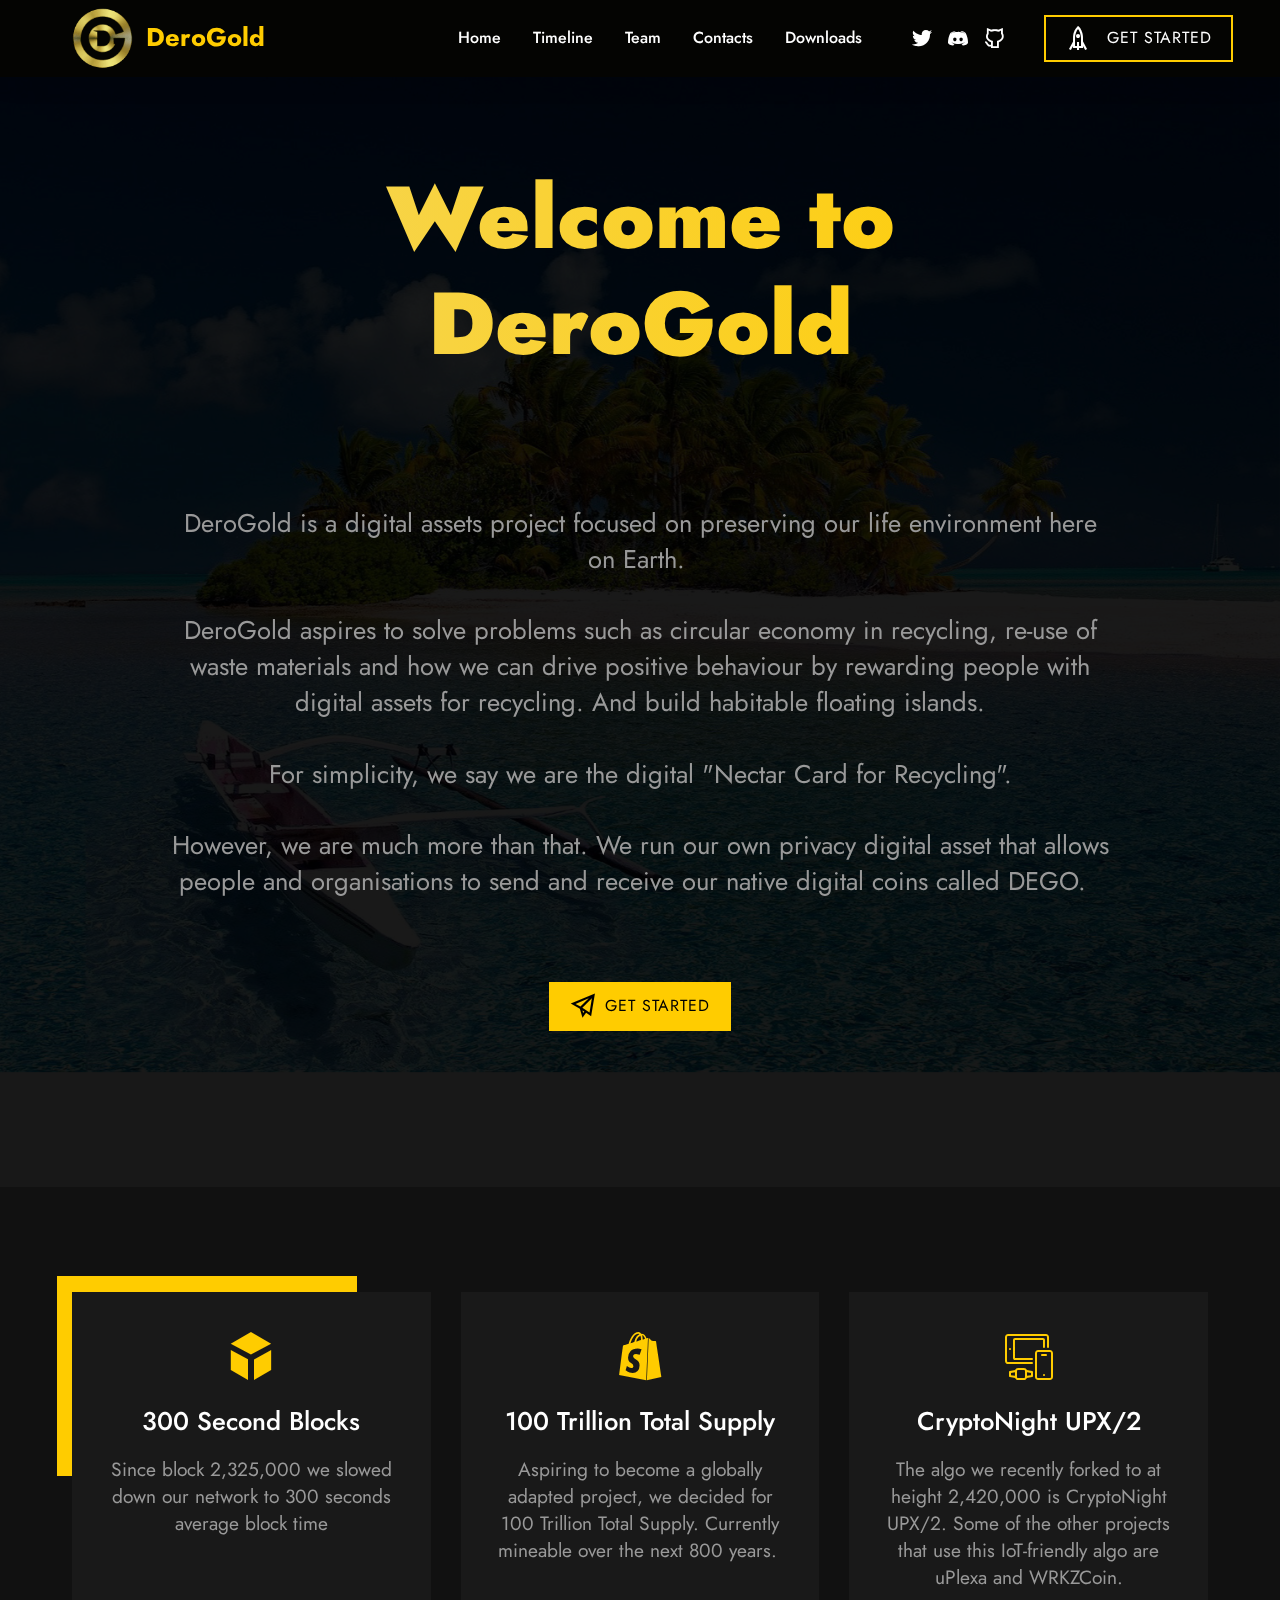
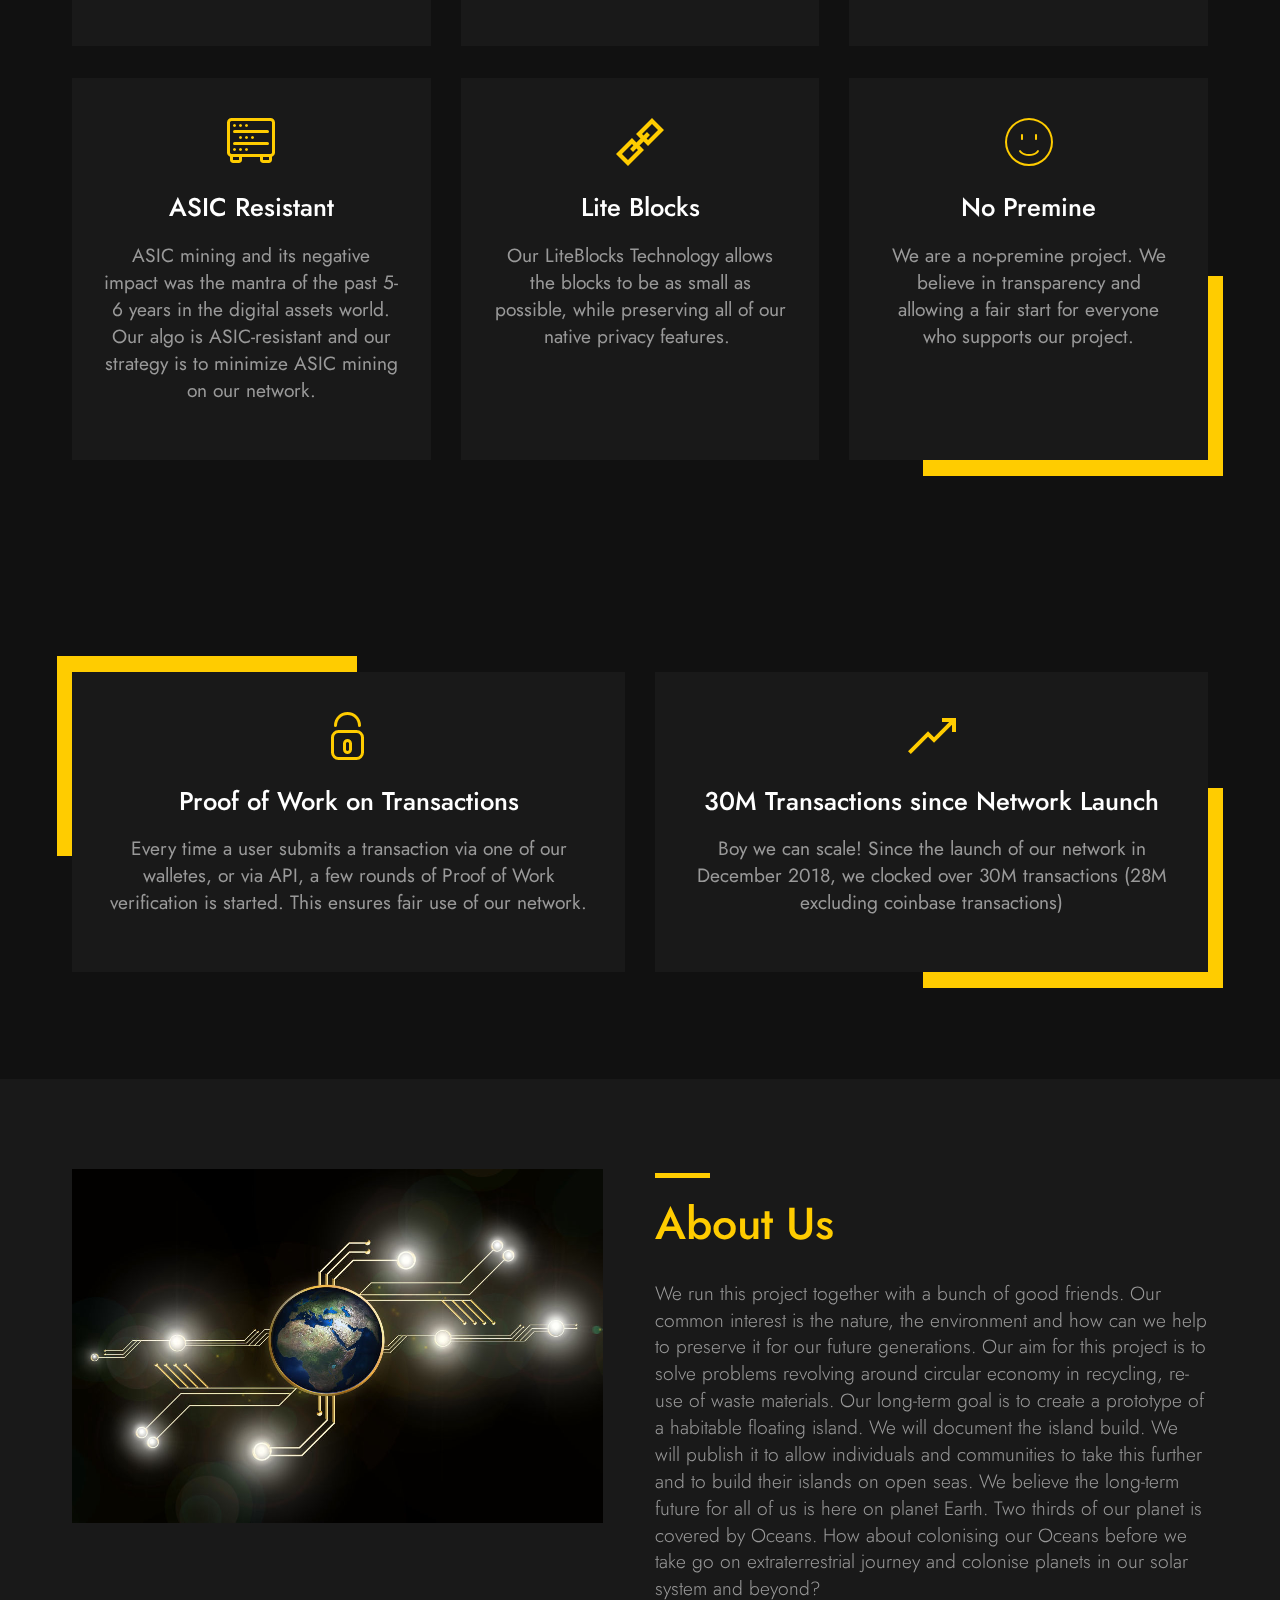
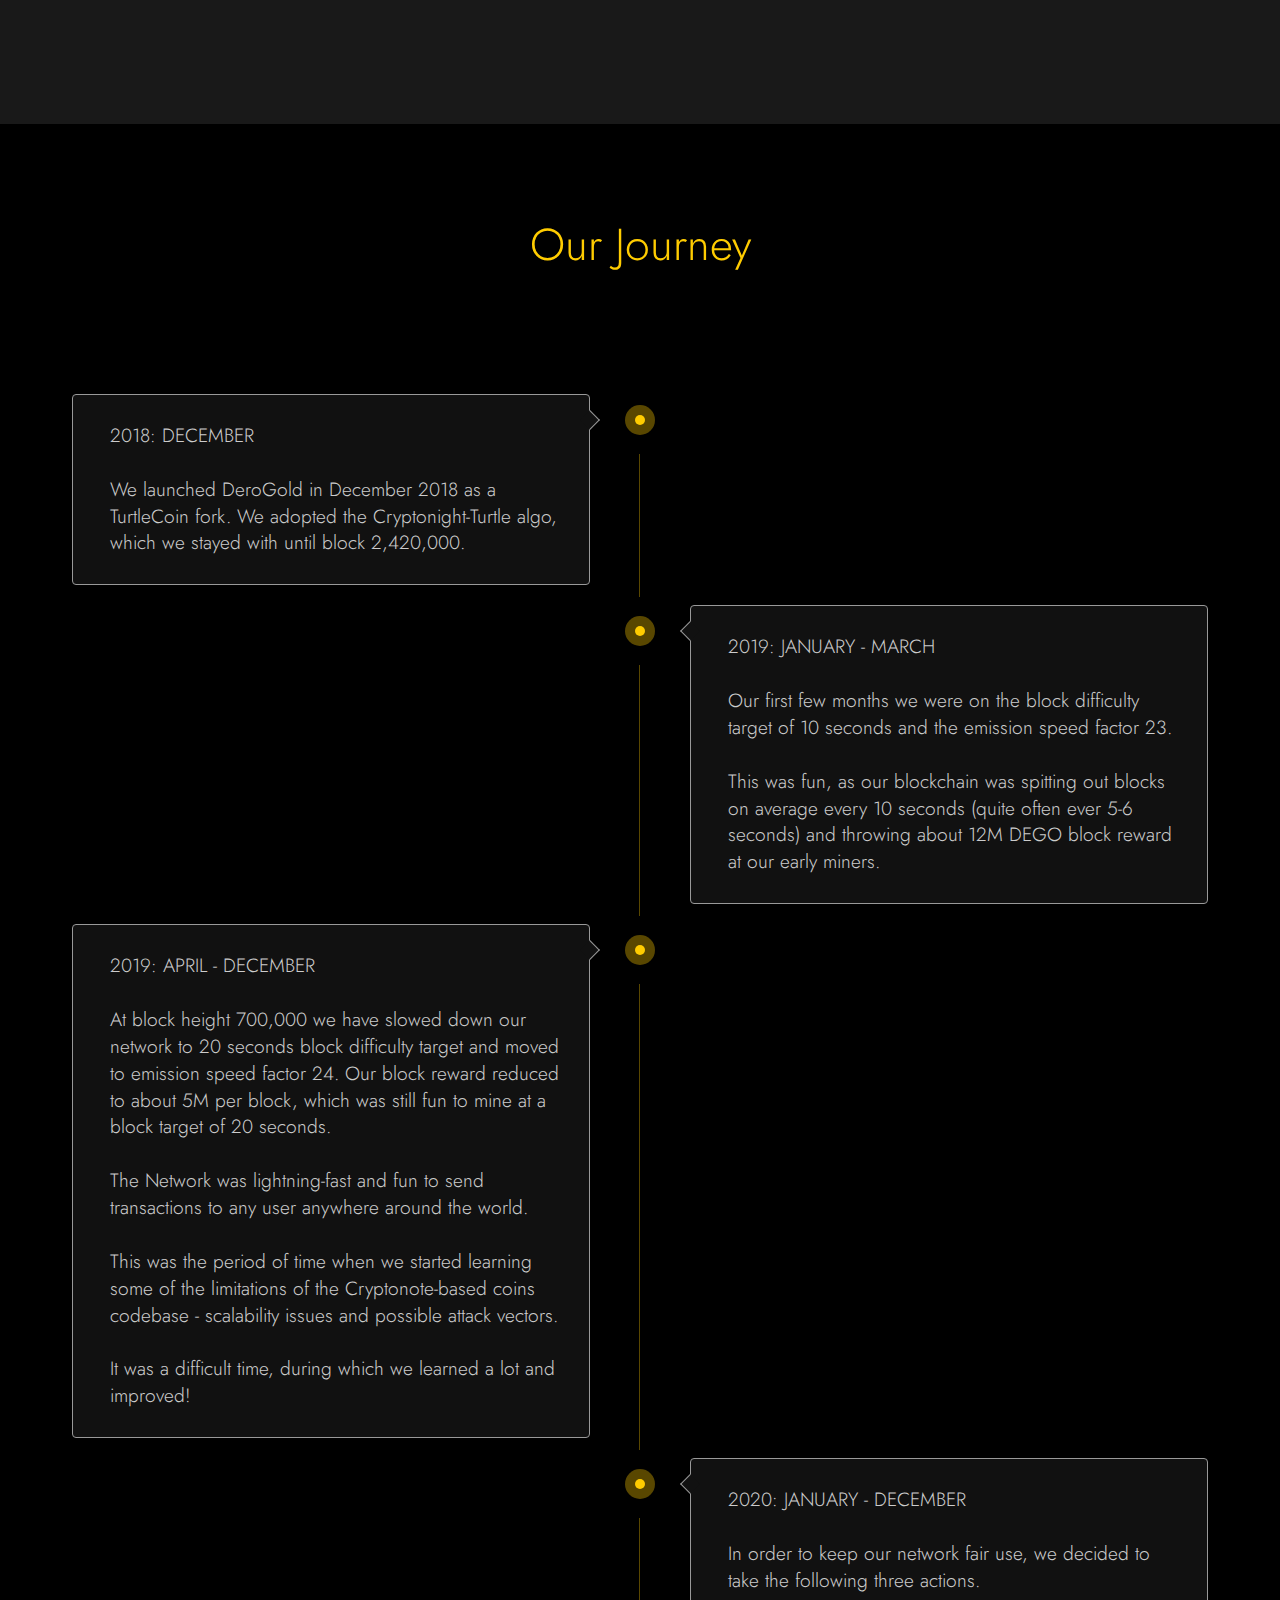
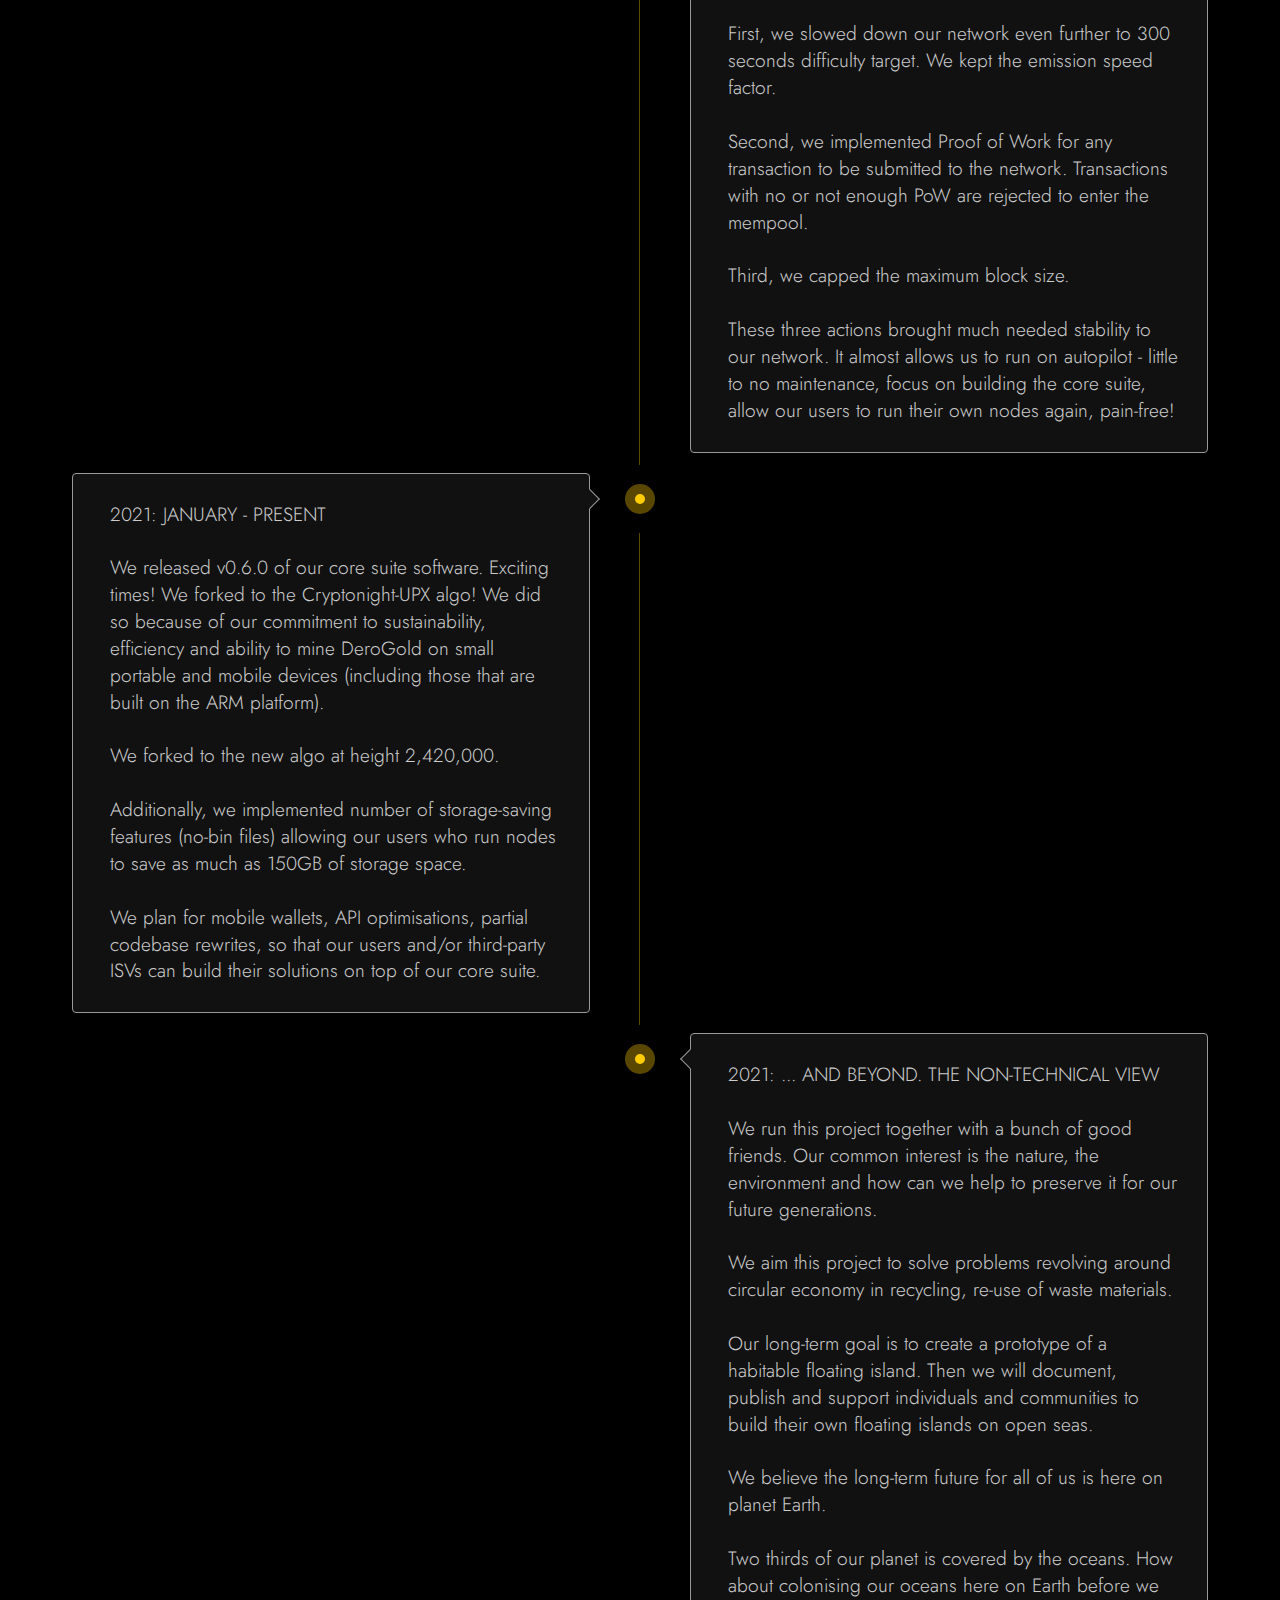
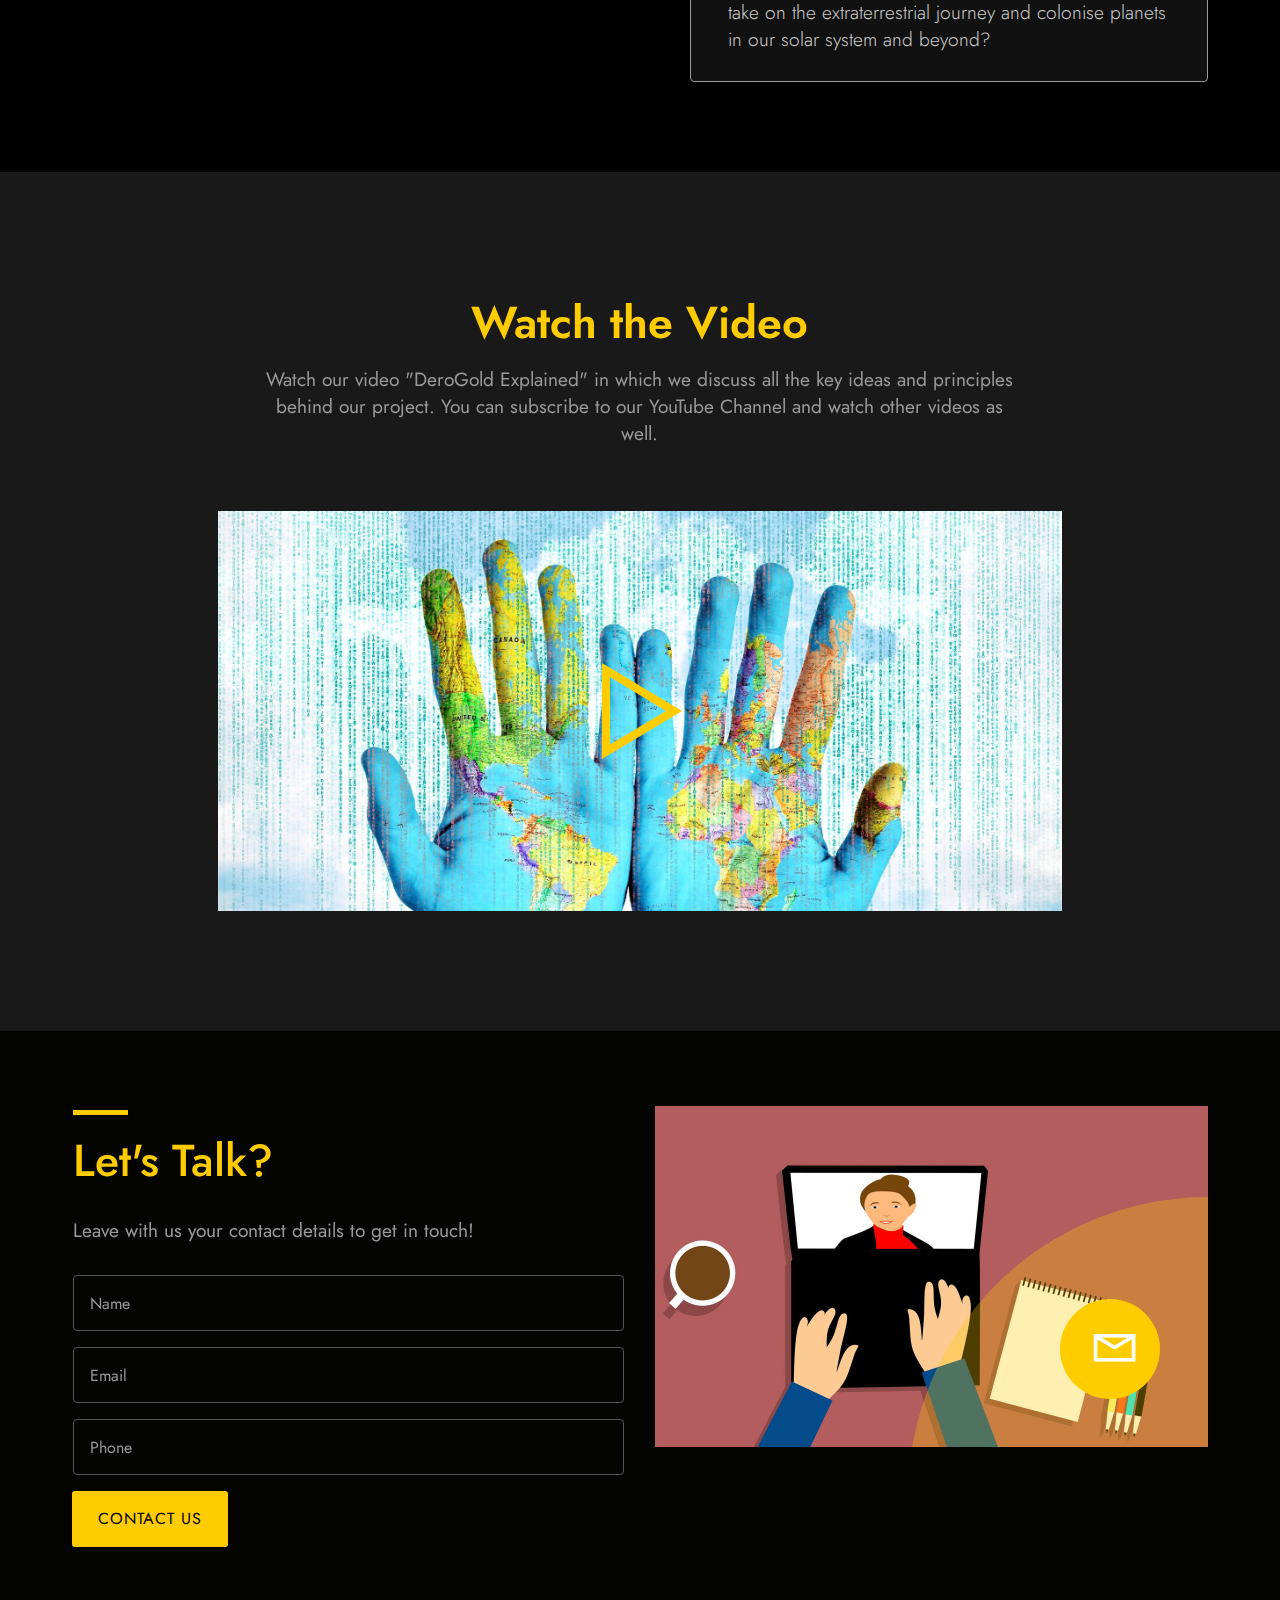
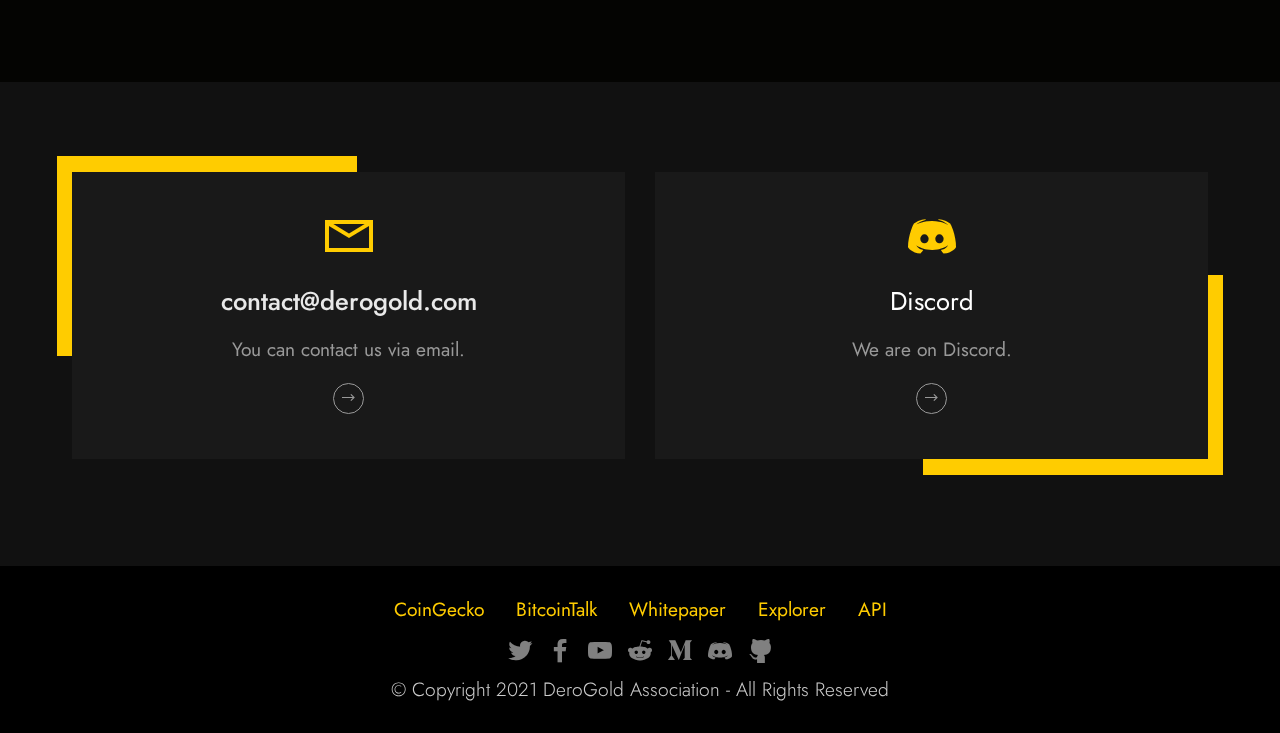
==== commit 42266939: "content update, added explorer and api links" ====
--- a/index.html
+++ b/index.html
@@ -42,7 +42,7 @@
                         <img src="assets/images/derogold-hi-res-logo-2-96x96.png" alt="DeroGold" style="height: 3.8rem;">
                     </a>
                 </span>
-                <span class="navbar-caption-wrap"><a class="navbar-caption text-primary display-5" href="https://mobiri.se">DeroGold</a></span>
+                <span class="navbar-caption-wrap"><a class="navbar-caption text-primary display-5" href="index.html">DeroGold</a></span>
             </div>
             <button class="navbar-toggler" type="button" data-toggle="collapse" data-target="#navbarSupportedContent" aria-controls="navbarNavAltMarkup" aria-expanded="false" aria-label="Toggle navigation">
                 <div class="hamburger">
@@ -252,7 +252,7 @@
                 <div class="title-wrapper align-left">
                     <div class="line"></div>
                     <h3 class="mbr-section-title mbr-white mbr-semibold pb-3 mbr-fonts-style display-2">About Us</h3>
-                    <p class="mbr-text pb-3 mbr-white mbr-light mbr-fonts-style display-7">What is DeroGold? We run this project together as a bunch of good friends. Our common interest is the nature, the environment and how can we help to preserve it for our future generations. We are aiming this project to help solving problems such as circular economy in recycling, re-use of waste materials. Our long-term goal is to create a prototype of a habitable floating island. Then we will aim to document, publish and support individuals and communities to take this further and enable them to build their islands on open seas. We believe the long-term future for all of us is here on planet Earth. Two thirds of our planet is covered by Oceans. How about colonising our Oceans before we take go on extraterrestrial journey and colonise planets in our solar system and beyond?<br>
+                    <p class="mbr-text pb-3 mbr-white mbr-light mbr-fonts-style display-7">We run this project together with a bunch of good friends. Our common interest is the nature, the environment and how can we help to preserve it for our future generations. Our aim for this project is to solve problems revolving around circular economy in recycling, re-use of waste materials. Our long-term goal is to create a prototype of a habitable floating island. We will document the island build. We will publish it to allow individuals and communities to take this further and to build their islands on open seas. We believe the long-term future for all of us is here on planet Earth. Two thirds of our planet is covered by Oceans. How about colonising our Oceans before we take go on extraterrestrial journey and colonise planets in our solar system and beyond?<br>
                     </p>
                 </div>
             </div>
@@ -314,7 +314,7 @@
 				<div class="col-lg-6 col-11 offset-1 offset-lg-0 ">
 					<div class="timeline-text-content">
 						
-						<p class="mbr-timeline-text mbr-fonts-style display-7">2020: JANUARY - DECEMBER<br><br>In order to keep our network fair use, we decided to further take the following three actions. <br><br>First, we further slowed down the difficulty target to 300 seconds (kept the emission speed factor). <br><br>Second, we implemented Proof of Work for any transaction to be submitted to the network. <br><br>Third, we capped the maximum block size. <br><br>These three actions brought much needed stability to our network, almost allowing us to run on autopilot - little to no maintenance, focus on rebuilding the network and allow our users to run nodes again, pain-free!</p>
+						<p class="mbr-timeline-text mbr-fonts-style display-7">2020: JANUARY - DECEMBER<br><br>In order to keep our network fair use, we decided to take the following three actions. <br><br>First, we slowed down our network even further to 300 seconds difficulty target. We kept the emission speed factor. <br><br>Second, we implemented Proof of Work for any transaction to be submitted to the network. Transactions with no or not enough PoW are rejected to enter the mempool.&nbsp;<br><br>Third, we capped the maximum block size. <br><br>These three actions brought much needed stability to our network. It almost allows us to run on autopilot - little to no maintenance, focus on building the core suite, allow our users to run their own nodes again, pain-free!</p>
 					</div>
 				</div>
 			</div>
@@ -323,7 +323,7 @@
 				<div class="col-lg-6 col-11 offset-1 offset-lg-0">
 					<div class="timeline-text-content">
 						
-						<p class="mbr-timeline-text mbr-fonts-style display-7">2021: JANUARY - PRESENT<br><br>We released v0.6.0 of our core suite software. Exciting times, we fork to the Cryptonight-UPX algo! We do so because of our commitment to sustainability, efficiency and ability to mine DeroGold on small portable and mobile devices (including those that are built on the ARM platform). <br><br>We forked to the new algo at height 2,420,000. <br><br>Additionally, we implemented number of storage-saving features (no-bin files) allowing our users who run nodes to save as much as 150GB of storage space. <br><br>We plan for mobile wallets, API optimisations, partial codebase rewrites, so that our users and/or third-party ISVs can build their solutions on top of our core suite.</p>
+						<p class="mbr-timeline-text mbr-fonts-style display-7">2021: JANUARY - PRESENT<br><br>We released v0.6.0 of our core suite software. Exciting times! We forked to the Cryptonight-UPX algo! We did so because of our commitment to sustainability, efficiency and ability to mine DeroGold on small portable and mobile devices (including those that are built on the ARM platform). <br><br>We forked to the new algo at height 2,420,000. <br><br>Additionally, we implemented number of storage-saving features (no-bin files) allowing our users who run nodes to save as much as 150GB of storage space. <br><br>We plan for mobile wallets, API optimisations, partial codebase rewrites, so that our users and/or third-party ISVs can build their solutions on top of our core suite.</p>
 					</div>
 				</div>
 				<span class="iconBackground"></span>
@@ -336,7 +336,7 @@
 				<div class="col-lg-6 col-11 offset-1 offset-lg-0 ">
 					<div class="timeline-text-content">
 						
-						<p class="mbr-timeline-text mbr-fonts-style display-7">2021: ... AND BEYOND. THE NON-TECHNICAL VIEW<br><br>We run this project together as a bunch of good friends. Our common interest is the nature, the environment and how can we help to preserve it for our future generations. <br><br>We are aiming this project to help solving problems such as circular economy in recycling, re-use of waste materials. <br><br>Our long-term goal is to create a prototype of a habitable floating island. Then we will aim to document, publish and support individuals and communities to take this further and enable them to build their islands on open seas. <br><br>We believe the long-term future for all of us is here on planet Earth. <br><br>Two thirds of our planet is covered by Oceans. How about colonising our Oceans before we take go on extraterrestrial journey and colonise planets in our solar system and beyond?<br></p>
+						<p class="mbr-timeline-text mbr-fonts-style display-7">2021: ... AND BEYOND. THE NON-TECHNICAL VIEW<br><br>We run this project together with a bunch of good friends. Our common interest is the nature, the environment and how can we help to preserve it for our future generations. <br><br>We aim this project to solve problems revolving around circular economy in recycling, re-use of waste materials. <br><br>Our long-term goal is to create a prototype of a habitable floating island. Then we will document, publish and support individuals and communities to build their own floating islands on open seas. <br><br>We believe the long-term future for all of us is here on planet Earth. <br><br>Two thirds of our planet is covered by the oceans. How about colonising our oceans here on Earth before we take on the extraterrestrial journey and colonise planets in our solar system and beyond?<br></p>
 					</div>
 				</div>
 			</div>
@@ -372,7 +372,7 @@
                     <div class="box">
                         <div class="mbr-media show-modal align-center py-2" data-modal=".modalWindow">
                             <div class="icon-wrap">
-                                <span class="mbr-iconfont mobi-mbri-play mobi-mbri"></span>
+                                <a href="https://www.youtube.com/watch?v=-CeXSvTqTvs" target="_blank"><span class="mbr-iconfont mobi-mbri-play mobi-mbri" style="color: rgb(255, 204, 0); fill: rgb(255, 204, 0);"></span></a>
                             </div>
                         </div>
                     </div>
@@ -416,11 +416,11 @@
                 <div class="title-wrapper align-left">
                     <div class="line"></div>
                     <h3 class="mbr-section-title mbr-white mbr-semibold pb-3 mbr-fonts-style display-2">Let's Talk?</h3>
-                    <p class="mbr-text pb-3 mbr-white mbr-regular mbr-fonts-style display-7">Send us a message.<br></p>
+                    <p class="mbr-text pb-3 mbr-white mbr-regular mbr-fonts-style display-7">Leave with us your contact details to get in touch!<br></p>
                 </div>
                 <div class="mbr-form" data-form-type="formoid">
                     <!--Formbuilder Form-->
-                    <form action="https://mobirise.eu/" method="POST" class="mbr-form form-with-styler" data-form-title="Form Name"><input type="hidden" name="email" data-form-email="true" value="3hWVqToEB/1I149/YozLRLkLBiQpOW7r7E2nBTZgeHvP02n26b8/UV2oUbTEZ2rvrolK8FR15vyyWNtF+Owk/ww8cXF04MrA7yu9TfpVJDie/SCY1bZYQar89Ra3VHtK.d89ndL0GY9m5VemKVYyBR2kWjS+tO6lPZd1B9Il5YtiFB9NHJftuvEeWiUPG/mlTkX+eEhtGzj98U6ovUszhfSIN96CiCx5hpqAmoVvygHvp0L1Zc2YxBmagFgNSmWd0">
+                    <form action="https://mobirise.eu/" method="POST" class="mbr-form form-with-styler" data-form-title="Form Name"><input type="hidden" name="email" data-form-email="true" value="rM9Yy1tdaB1idfrBvze5CNDg5xjqdQzQtRvcvprVqhL21mpvtYIIe5dvOqGUTsJ3rgFKZnqzErLWB2Y1aZjQUM6L3oIkpBb/31f9N7In5jtyDOIq245R/pmKbM/rPhGR.i+9kPGXWifga7ehq54v4KQoUpN+Qvo9VcQQGGZjfFAzZMIHpznplcQQCat6fYGdR4c7Cw7ZOHkJ62YazHv2Kk/fjMrny8xvW8Y5qPT7Aq/SWTYWrqZQo5Xs+YHPktIg1">
                         <div class="form-row">
                             <div hidden="hidden" data-form-alert="" class="alert alert-success col-12">Thanks for filling
                                 out the form!</div>
@@ -521,7 +521,7 @@
 					
 					
 					
-				<li class="foot-menu-item mbr-fonts-style display-7"><a href="https://www.coingecko.com/en/coins/derogold" class="text-primary" target="_blank">CoinGecko</a></li><li class="foot-menu-item mbr-fonts-style display-7"><a href="https://bitcointalk.org/index.php?topic=5088519.0" class="text-primary" target="_blank">BitcoinTalk</a></li><li class="foot-menu-item mbr-fonts-style display-7"><a href="https://github.com/derogold/whitepaper/raw/master/DeroGold%20Whitepaper.pdf" class="text-primary" target="_blank">Whitepaper</a></li></ul>
+				<li class="foot-menu-item mbr-fonts-style display-7"><a href="https://www.coingecko.com/en/coins/derogold" class="text-primary" target="_blank">CoinGecko</a></li><li class="foot-menu-item mbr-fonts-style display-7"><a href="https://bitcointalk.org/index.php?topic=5088519.0" class="text-primary" target="_blank">BitcoinTalk</a></li><li class="foot-menu-item mbr-fonts-style display-7"><a href="https://github.com/derogold/whitepaper/raw/master/DeroGold%20Whitepaper.pdf" class="text-primary" target="_blank">Whitepaper</a></li><li class="foot-menu-item mbr-fonts-style display-7"><a href="https://explorer.derogold.com" class="text-primary" target="_blank">Explorer</a></li><li class="foot-menu-item mbr-fonts-style display-7"><a href="https://api.derogold4ever.online/api4/info" class="text-primary" target="_blank">API</a></li></ul>
 			</div>
 			<div class="row social-row">
 				<div class="social-list align-right pb-2">
--- a/assets/mobirise/css/mbr-additional.css
+++ b/assets/mobirise/css/mbr-additional.css
@@ -2729,7 +2729,7 @@
 }
 .cid-srtysp5r4d {
   padding-top: 10rem;
-  padding-bottom: 10rem;
+  padding-bottom: 1rem;
   background-color: #000000;
 }
 @media (max-width: 991px) {
@@ -2748,7 +2748,7 @@
   color: #ffffff;
 }
 .cid-srttAtEyAZ {
-  padding-top: 150px;
+  padding-top: 90px;
   padding-bottom: 150px;
   background-color: #040402;
 }
--- a/assets/mobirise/css/mbr-additional.css
+++ b/assets/mobirise/css/mbr-additional.css
@@ -2729,7 +2729,7 @@
 }
 .cid-srtysp5r4d {
   padding-top: 10rem;
-  padding-bottom: 10rem;
+  padding-bottom: 1rem;
   background-color: #000000;
 }
 @media (max-width: 991px) {
@@ -2748,7 +2748,7 @@
   color: #ffffff;
 }
 .cid-srttAtEyAZ {
-  padding-top: 150px;
+  padding-top: 90px;
   padding-bottom: 150px;
   background-color: #040402;
 }
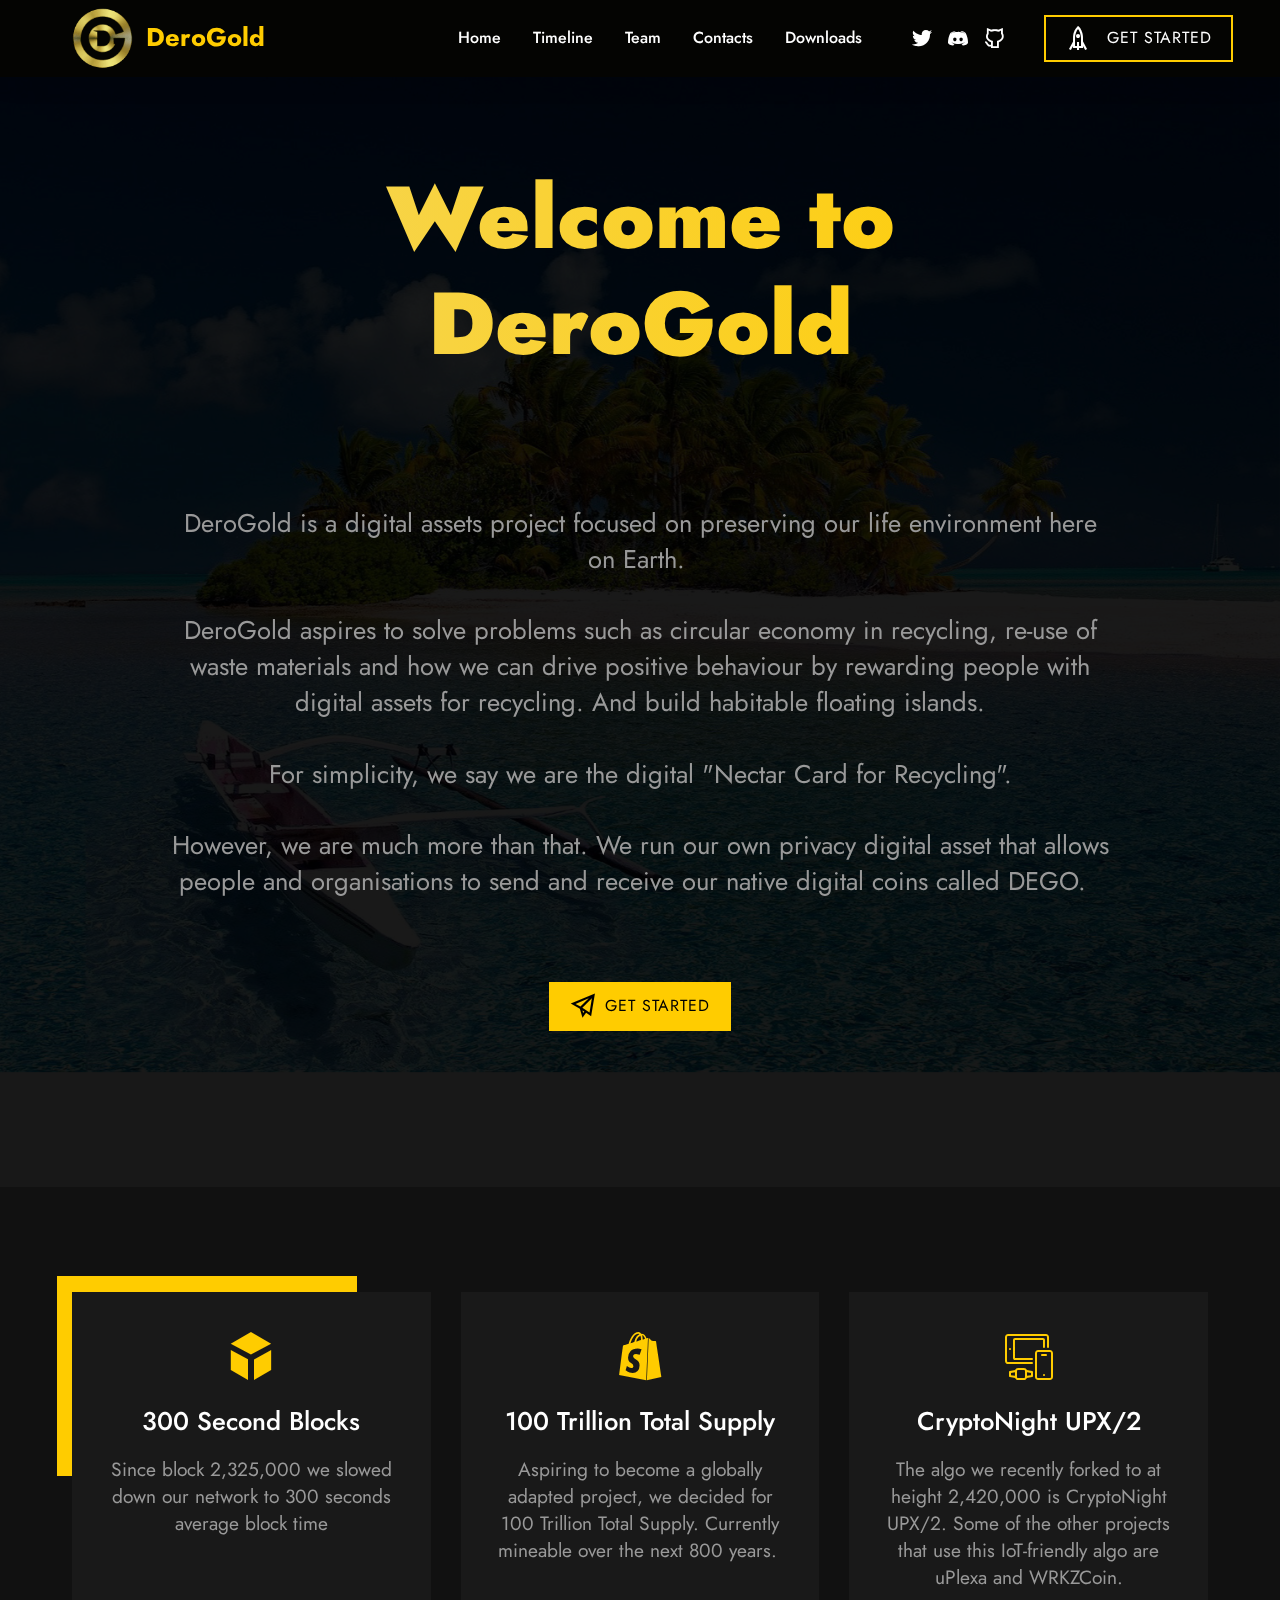
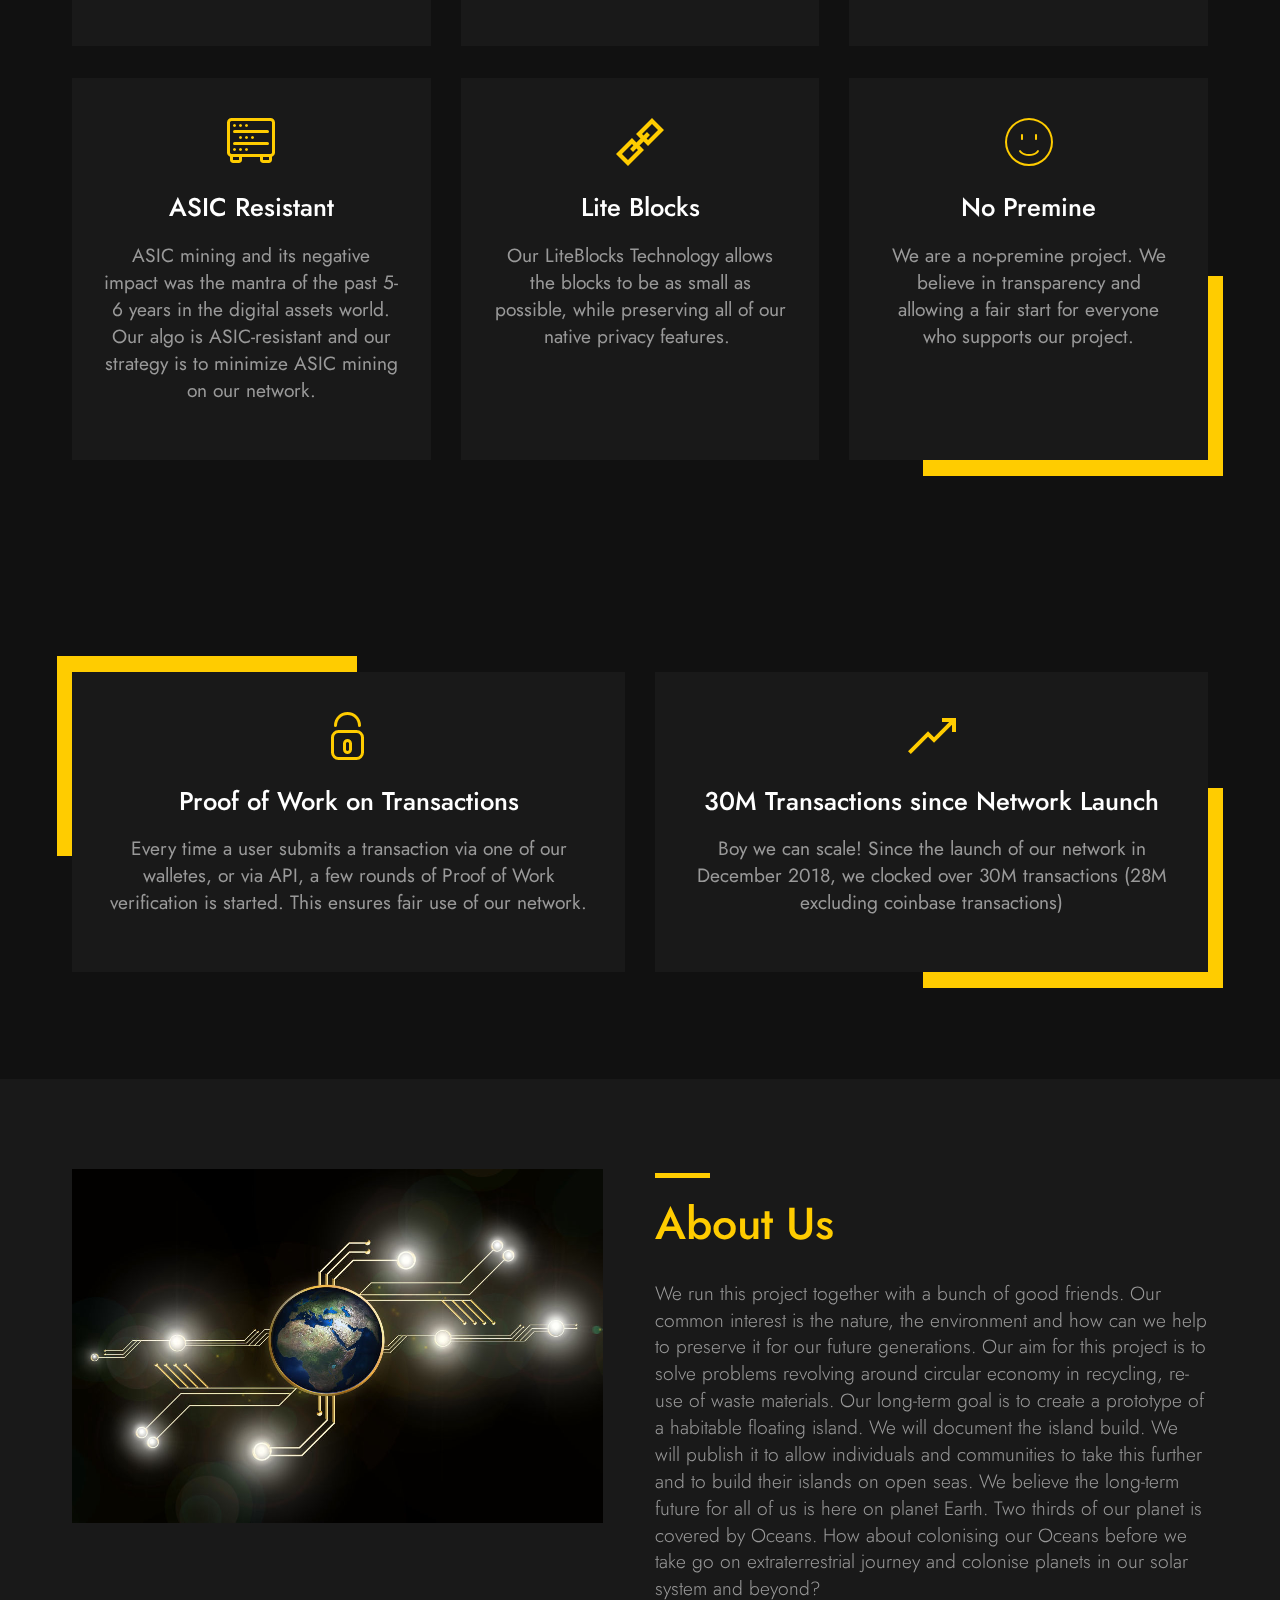
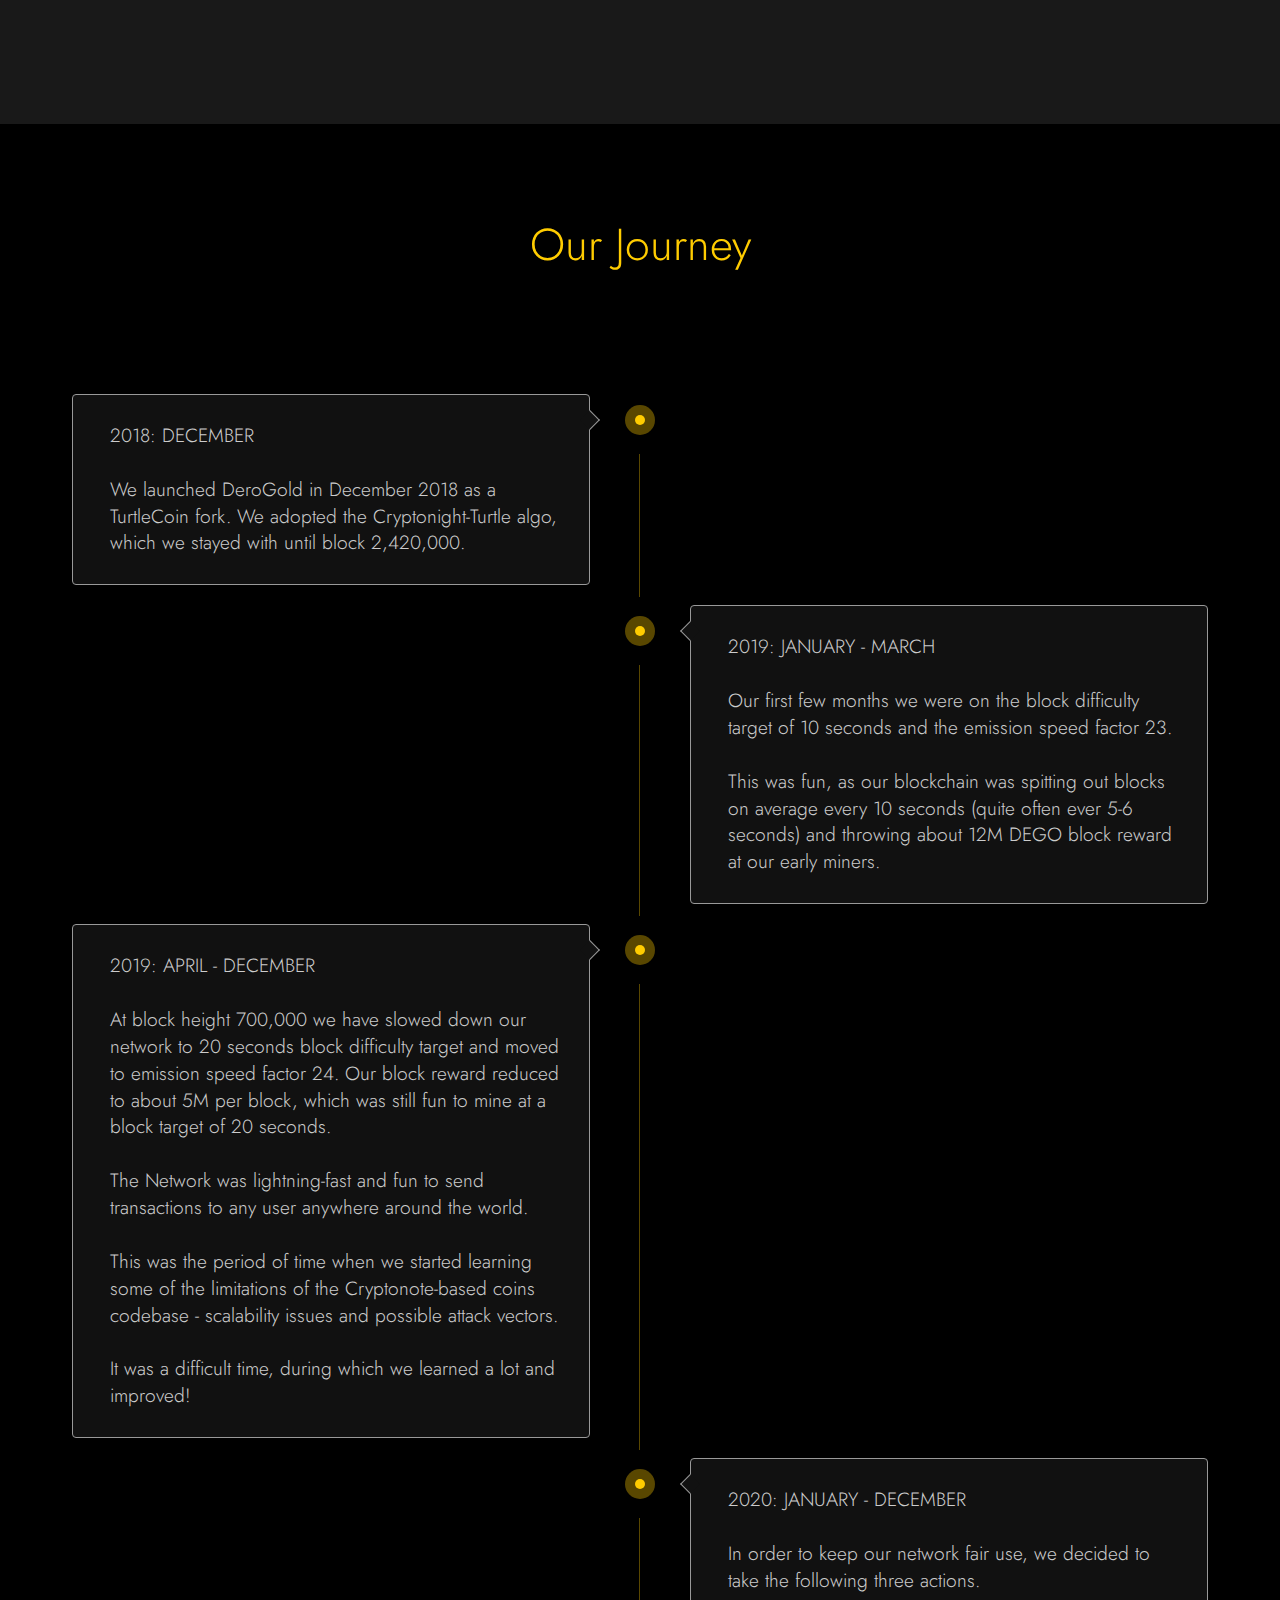
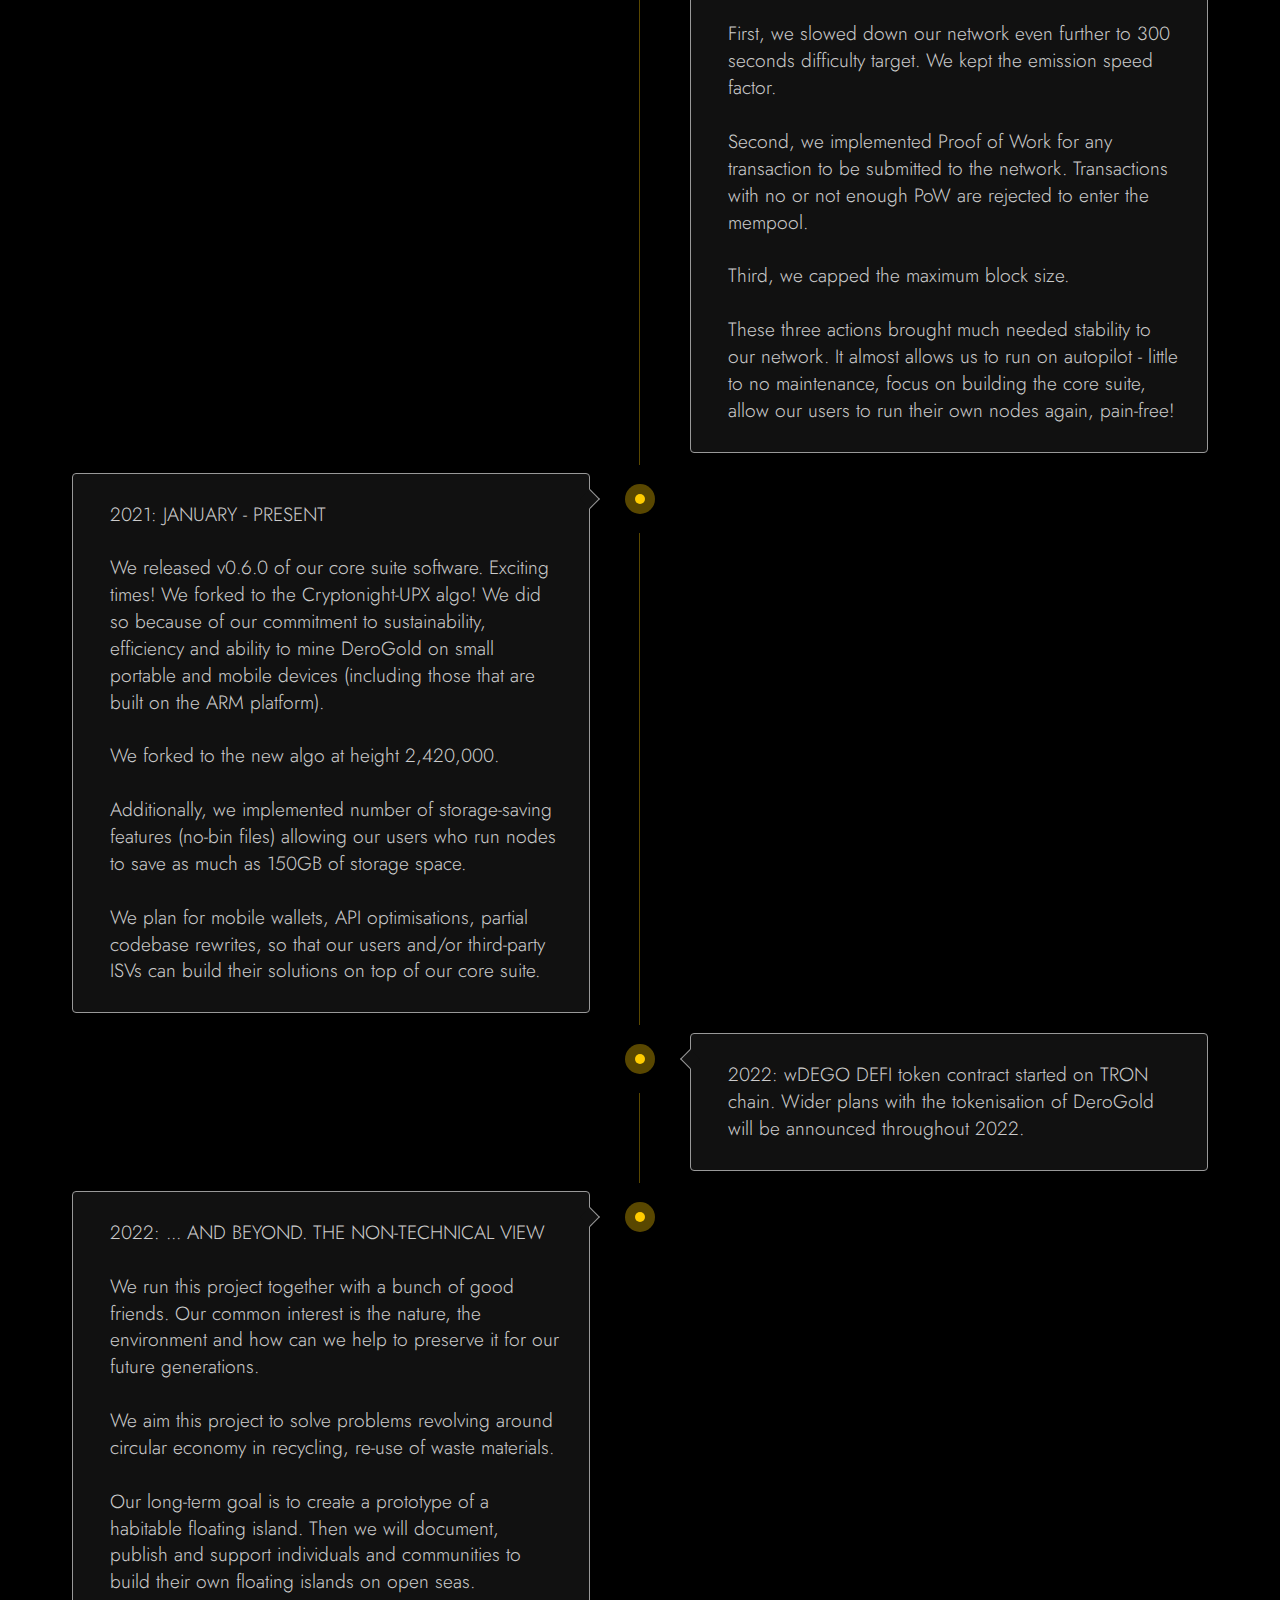
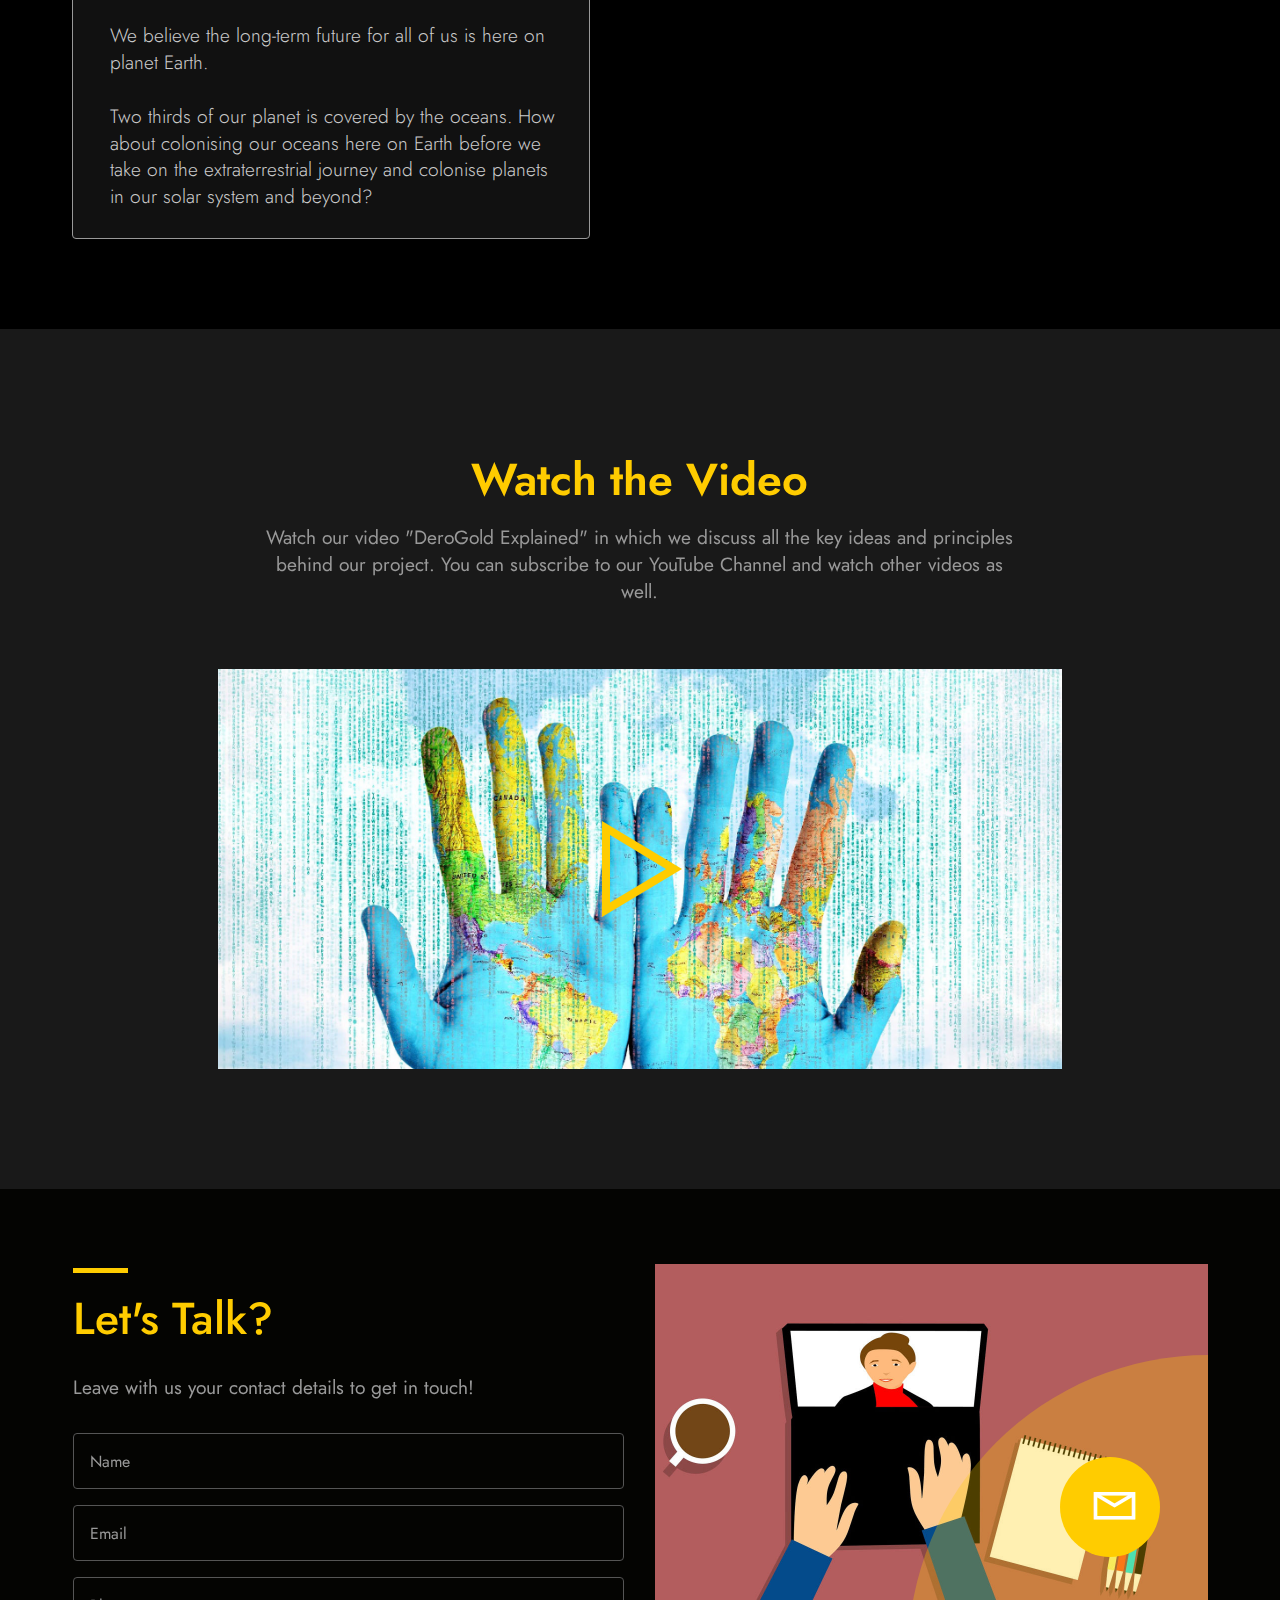
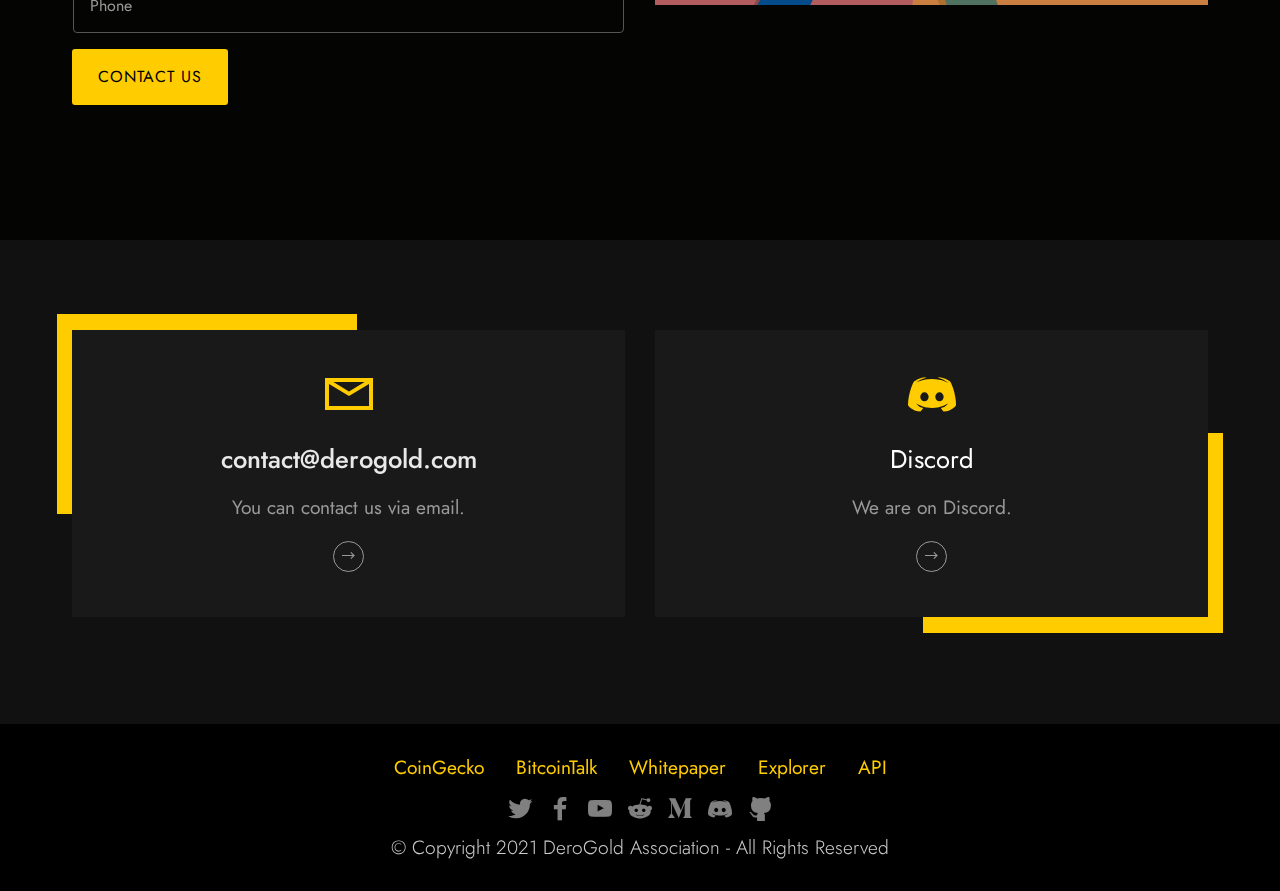
==== commit 4a603ca5: "Updated timeline, links and page names" ====
--- a/index.html
+++ b/index.html
@@ -56,9 +56,9 @@
                 <ul class="navbar-nav nav-dropdown" data-app-modern-menu="true"><li class="nav-item"><a class="nav-link link text-white text-primary display-4" href="index.html#top">
                             Home</a></li>
 
-                    <li class="nav-item"><a class="nav-link link text-white text-primary display-4" href="index.html#timeline1-4">Timeline</a></li><li class="nav-item"><a class="nav-link link text-white text-primary display-4" href="page1.html">Team</a>
+                    <li class="nav-item"><a class="nav-link link text-white text-primary display-4" href="index.html#timeline1-4">Timeline</a></li><li class="nav-item"><a class="nav-link link text-white text-primary display-4" href="team.html">Team</a>
                     </li>
-                    <li class="nav-item"><a class="nav-link link text-white text-primary display-4" href="index.html#contacts2-9">Contacts</a></li><li class="nav-item"><a class="nav-link link text-white text-primary display-4" href="page2.html">Downloads</a></li></ul>
+                    <li class="nav-item"><a class="nav-link link text-white text-primary display-4" href="index.html#contacts2-9">Contacts</a></li><li class="nav-item"><a class="nav-link link text-white text-primary display-4" href="downloads.html">Downloads</a></li></ul>
                 <div class="icons-menu">
                     <a href="https://twitter.com/derogold?lang=en.se" target="_blank">
                         <span class="p-2 mbr-iconfont socicon-twitter socicon"></span>
@@ -336,12 +336,21 @@
 				<div class="col-lg-6 col-11 offset-1 offset-lg-0 ">
 					<div class="timeline-text-content">
 						
-						<p class="mbr-timeline-text mbr-fonts-style display-7">2021: ... AND BEYOND. THE NON-TECHNICAL VIEW<br><br>We run this project together with a bunch of good friends. Our common interest is the nature, the environment and how can we help to preserve it for our future generations. <br><br>We aim this project to solve problems revolving around circular economy in recycling, re-use of waste materials. <br><br>Our long-term goal is to create a prototype of a habitable floating island. Then we will document, publish and support individuals and communities to build their own floating islands on open seas. <br><br>We believe the long-term future for all of us is here on planet Earth. <br><br>Two thirds of our planet is covered by the oceans. How about colonising our oceans here on Earth before we take on the extraterrestrial journey and colonise planets in our solar system and beyond?<br></p>
+						<p class="mbr-timeline-text mbr-fonts-style display-7">2022: wDEGO DEFI token contract started on TRON chain. Wider plans with the tokenisation of DeroGold will be announced throughout 2022.</p>
 					</div>
 				</div>
 			</div>
 			<!--7-->
-			
+			<div class="row timeline-element separline">
+				<div class="col-lg-6 col-11 offset-1 offset-lg-0">
+					<div class="timeline-text-content">
+						
+						<p class="mbr-timeline-text mbr-fonts-style display-7">2022: ... AND BEYOND. THE NON-TECHNICAL VIEW<br><br>We run this project together with a bunch of good friends. Our common interest is the nature, the environment and how can we help to preserve it for our future generations. <br><br>We aim this project to solve problems revolving around circular economy in recycling, re-use of waste materials. <br><br>Our long-term goal is to create a prototype of a habitable floating island. Then we will document, publish and support individuals and communities to build their own floating islands on open seas. <br><br>We believe the long-term future for all of us is here on planet Earth. <br><br>Two thirds of our planet is covered by the oceans. How about colonising our oceans here on Earth before we take on the extraterrestrial journey and colonise planets in our solar system and beyond?<br></p>
+					</div>
+				</div>
+				<span class="iconBackground"></span>
+				<div class="timeline-date-panel col-lg-6 "></div>
+			</div>
 			<!--8-->
 			
 			<!--9-->
@@ -420,7 +429,7 @@
                 </div>
                 <div class="mbr-form" data-form-type="formoid">
                     <!--Formbuilder Form-->
-                    <form action="https://mobirise.eu/" method="POST" class="mbr-form form-with-styler" data-form-title="Form Name"><input type="hidden" name="email" data-form-email="true" value="rM9Yy1tdaB1idfrBvze5CNDg5xjqdQzQtRvcvprVqhL21mpvtYIIe5dvOqGUTsJ3rgFKZnqzErLWB2Y1aZjQUM6L3oIkpBb/31f9N7In5jtyDOIq245R/pmKbM/rPhGR.i+9kPGXWifga7ehq54v4KQoUpN+Qvo9VcQQGGZjfFAzZMIHpznplcQQCat6fYGdR4c7Cw7ZOHkJ62YazHv2Kk/fjMrny8xvW8Y5qPT7Aq/SWTYWrqZQo5Xs+YHPktIg1">
+                    <form action="https://mobirise.eu/" method="POST" class="mbr-form form-with-styler" data-form-title="Form Name"><input type="hidden" name="email" data-form-email="true" value="usCye4dsiI/P2DF/9fbfdK85QscNkVA8FVsXegC/xRUWgZPrq1P8l1VThANS0vFikVsEYXHmVf7/V0ZCqTBMIEe63KH4xnrQp1F69E5p3ZpML1cin/YTMkPRed9gspT8.U4xaOzGqLoBcDxGzGHkyzZufD/08YF8OJPbCNO8u/SBuMnSRyutyS0uAABWsWTL1Nmxs66K+1v5jdjMT11nW3zPd5pHq81SWwaOer9+d5AAZzZR+nZgqcXVNHOJMK0DC">
                         <div class="form-row">
                             <div hidden="hidden" data-form-alert="" class="alert alert-success col-12">Thanks for filling
                                 out the form!</div>
--- a/assets/mobirise/css/mbr-additional.css
+++ b/assets/mobirise/css/mbr-additional.css
@@ -2113,6 +2113,567 @@
 .cid-srtode6HeD .media-container-row .mbr-text {
   color: #cccccc;
 }
+.cid-srtysp5r4d {
+  padding-top: 10rem;
+  padding-bottom: 1rem;
+  background-color: #000000;
+}
+@media (max-width: 991px) {
+  .cid-srtysp5r4d .mbr-section-title,
+  .cid-srtysp5r4d .mbr-section-subtitle,
+  .cid-srtysp5r4d .mbr-section-btn,
+  .cid-srtysp5r4d .mbr-text {
+    text-align: center;
+  }
+}
+.cid-srtysp5r4d .mbr-section-title {
+  color: #ffffff;
+}
+.cid-srtysp5r4d .mbr-text,
+.cid-srtysp5r4d .mbr-section-btn {
+  color: #ffffff;
+}
+.cid-srttAtEyAZ {
+  padding-top: 90px;
+  padding-bottom: 150px;
+  background-color: #040402;
+}
+.cid-srttAtEyAZ .mbr-iconfont {
+  font-size: 3rem;
+  width: 80px;
+  height: 80px;
+  display: flex;
+  justify-content: center;
+  align-items: center;
+  margin: auto;
+  padding-bottom: 1rem;
+  background: linear-gradient(to left, #ffcc00, #ffcc00);
+  -webkit-background-clip: text;
+  -webkit-text-fill-color: transparent;
+}
+.cid-srttAtEyAZ .card-wrapper {
+  padding: 0 2rem;
+}
+@media (max-width: 767px) {
+  .cid-srttAtEyAZ .card-wrapper {
+    padding: 0;
+  }
+}
+.cid-srttAtEyAZ .card-text {
+  color: #999999;
+}
+.cid-srtviSTuW9 {
+  padding-top: 45px;
+  padding-bottom: 90px;
+  background-color: #040402;
+}
+.cid-srtviSTuW9 .mbr-iconfont {
+  font-size: 3rem;
+  width: 80px;
+  height: 80px;
+  display: flex;
+  justify-content: center;
+  align-items: center;
+  margin: auto;
+  padding-bottom: 1rem;
+  background: linear-gradient(to left, #ffcc00, #ffcc00);
+  -webkit-background-clip: text;
+  -webkit-text-fill-color: transparent;
+}
+.cid-srtviSTuW9 .card-wrapper {
+  padding: 0 2rem;
+}
+@media (max-width: 767px) {
+  .cid-srtviSTuW9 .card-wrapper {
+    padding: 0;
+  }
+}
+.cid-srtviSTuW9 .card-text {
+  color: #999999;
+}
+.cid-srtx19pIIe {
+  padding-top: 45px;
+  padding-bottom: 90px;
+  background-color: #040402;
+}
+.cid-srtx19pIIe .mbr-iconfont {
+  font-size: 3rem;
+  width: 80px;
+  height: 80px;
+  display: flex;
+  justify-content: center;
+  align-items: center;
+  margin: auto;
+  padding-bottom: 1rem;
+  background: linear-gradient(to left, #ffcc00, #ffcc00);
+  -webkit-background-clip: text;
+  -webkit-text-fill-color: transparent;
+}
+.cid-srtx19pIIe .card-wrapper {
+  padding: 0 2rem;
+}
+@media (max-width: 767px) {
+  .cid-srtx19pIIe .card-wrapper {
+    padding: 0;
+  }
+}
+.cid-srtx19pIIe .card-text {
+  color: #999999;
+}
+.cid-srttn3JIYK .dropdown-item:before {
+  font-family: MobiriseIcons !important;
+  content: '\e966';
+  display: inline-block;
+  width: 0;
+  position: absolute;
+  left: 1rem;
+  top: 0.5rem;
+  margin-right: 0.5rem;
+  line-height: 1;
+  font-size: inherit;
+  vertical-align: middle;
+  text-align: center;
+  overflow: hidden;
+  -webkit-transform: scale(0, 1);
+  transform: scale(0, 1);
+  -webkit-transition: all 0.25s ease-in-out;
+  -moz-transition: all 0.25s ease-in-out;
+  transition: all 0.25s ease-in-out;
+}
+.cid-srttn3JIYK .btn {
+  white-space: nowrap;
+}
+.cid-srttn3JIYK .nav-link,
+.cid-srttn3JIYK .icons-menu .mbr-iconfont,
+.cid-srttn3JIYK .dropdown-item {
+  transition: all 0.1s;
+}
+.cid-srttn3JIYK .nav-link:hover,
+.cid-srttn3JIYK .icons-menu .mbr-iconfont:hover,
+.cid-srttn3JIYK .dropdown-item:hover {
+  color: #ffcc00 !important;
+}
+@media (max-width: 992px) {
+  .cid-srttn3JIYK .icons-menu {
+    padding: 1rem 0!important;
+  }
+}
+.cid-srttn3JIYK .container {
+  display: flex;
+  margin: auto;
+}
+.cid-srttn3JIYK .navbar {
+  box-shadow: 0 8px 20px 0 rgba(0, 0, 0, 0.1);
+  min-height: 77px;
+  transition: all .3s;
+  background: #040402;
+}
+.cid-srttn3JIYK .navbar.opened {
+  transition: all .3s;
+}
+.cid-srttn3JIYK .navbar .dropdown-item {
+  padding: .5rem 1.8rem;
+}
+.cid-srttn3JIYK .navbar .navbar-collapse {
+  justify-content: space-between;
+  z-index: 1;
+}
+.cid-srttn3JIYK .navbar.collapsed .nav-item .nav-link::before {
+  display: none;
+}
+.cid-srttn3JIYK .navbar.collapsed.opened .dropdown-menu {
+  top: 0;
+}
+@media (min-width: 992px) {
+  .cid-srttn3JIYK .navbar.collapsed.opened:not(.navbar-short) .navbar-collapse {
+    max-height: calc(98.5vh - 3.8rem);
+  }
+}
+.cid-srttn3JIYK .navbar.collapsed .dropdown-menu .dropdown-submenu {
+  left: 0 !important;
+}
+.cid-srttn3JIYK .navbar.collapsed .dropdown-menu .dropdown-item:after {
+  right: auto;
+}
+.cid-srttn3JIYK .navbar.collapsed .dropdown-menu .dropdown-toggle[data-toggle="dropdown-submenu"]:after {
+  margin-left: 0.5rem;
+  margin-top: 0.2rem;
+  border-top: 0.35em solid;
+  border-right: 0.35em solid transparent;
+  border-left: 0.35em solid transparent;
+  border-bottom: 0;
+  top: 55%;
+}
+.cid-srttn3JIYK .navbar.collapsed ul.navbar-nav li {
+  margin: auto;
+}
+.cid-srttn3JIYK .navbar.collapsed .dropdown-menu .dropdown-item {
+  padding: .25rem 1.5rem;
+  text-align: center;
+}
+.cid-srttn3JIYK .navbar.collapsed .icons-menu {
+  padding-left: 0;
+  padding-right: 0;
+  padding-top: .5rem;
+  padding-bottom: .5rem;
+}
+@media (max-width: 991px) {
+  .cid-srttn3JIYK .navbar .nav-item .nav-link::before {
+    display: none;
+  }
+  .cid-srttn3JIYK .navbar.opened .dropdown-menu {
+    top: 0;
+  }
+  .cid-srttn3JIYK .navbar .dropdown-menu .dropdown-submenu {
+    left: 0 !important;
+  }
+  .cid-srttn3JIYK .navbar .dropdown-menu .dropdown-item:after {
+    right: auto;
+  }
+  .cid-srttn3JIYK .navbar .dropdown-menu .dropdown-toggle[data-toggle="dropdown-submenu"]:after {
+    margin-left: 0.5rem;
+    margin-top: 0.2rem;
+    border-top: 0.35em solid;
+    border-right: 0.35em solid transparent;
+    border-left: 0.35em solid transparent;
+    border-bottom: 0;
+    top: 55%;
+  }
+  .cid-srttn3JIYK .navbar .navbar-logo img {
+    height: 3.8rem !important;
+  }
+  .cid-srttn3JIYK .navbar ul.navbar-nav li {
+    margin: auto;
+  }
+  .cid-srttn3JIYK .navbar .dropdown-menu .dropdown-item {
+    padding: .25rem 1.5rem !important;
+    text-align: center;
+  }
+  .cid-srttn3JIYK .navbar .navbar-brand {
+    -webkit-flex-shrink: initial;
+    flex-shrink: initial;
+    -webkit-flex-basis: auto;
+    flex-basis: auto;
+    word-break: break-word;
+    padding-right: 2rem;
+  }
+  .cid-srttn3JIYK .navbar .navbar-toggler {
+    -webkit-flex-basis: auto;
+    flex-basis: auto;
+  }
+  .cid-srttn3JIYK .navbar .icons-menu {
+    padding-left: 0;
+    padding-top: .5rem;
+    padding-bottom: .5rem;
+  }
+}
+.cid-srttn3JIYK .navbar.navbar-short {
+  background: #040402 !important;
+  min-height: 60px;
+}
+.cid-srttn3JIYK .navbar.navbar-short .navbar-logo img {
+  height: 3rem !important;
+}
+.cid-srttn3JIYK .navbar.navbar-short .navbar-brand {
+  padding: 0;
+}
+.cid-srttn3JIYK .dropdown-menu {
+  box-shadow: 0 8px 20px 0 rgba(0, 0, 0, 0.1);
+  padding: 1rem 0;
+}
+.cid-srttn3JIYK .nav-dropdown .link {
+  padding: 0.4rem 1rem!important;
+  margin: .2em 0.5rem;
+}
+.cid-srttn3JIYK .nav-dropdown .link.dropdown-toggle::after {
+  margin-left: 0.5rem;
+  margin-top: 0.2rem;
+}
+.cid-srttn3JIYK .mbr-iconfont {
+  color: #ffffff !important;
+  font-size: 1.5rem;
+  padding-right: .5rem;
+}
+.cid-srttn3JIYK .navbar-caption {
+  padding-right: 4rem;
+}
+.cid-srttn3JIYK .navbar-nav {
+  justify-content: flex-end;
+  width: -webkit-fill-available;
+}
+.cid-srttn3JIYK .dropdown-menu,
+.cid-srttn3JIYK .navbar.opened {
+  background: #191919 !important;
+}
+.cid-srttn3JIYK .nav-item:focus,
+.cid-srttn3JIYK .nav-link:focus {
+  outline: none;
+}
+.cid-srttn3JIYK .dropdown .dropdown-menu .dropdown-item {
+  width: auto;
+  -webkit-transition: all 0.25s ease-in-out;
+  -moz-transition: all 0.25s ease-in-out;
+  transition: all 0.25s ease-in-out;
+}
+.cid-srttn3JIYK .dropdown .dropdown-menu .dropdown-item::after {
+  right: 0.5rem;
+}
+.cid-srttn3JIYK .dropdown .dropdown-menu .dropdown-item .mbr-iconfont {
+  margin-left: -1.8rem;
+  padding-right: 1rem;
+  font-size: inherit;
+}
+.cid-srttn3JIYK .dropdown .dropdown-menu .dropdown-item .mbr-iconfont:before {
+  display: inline-block;
+  -webkit-transform: scale(1, 1);
+  transform: scale(1, 1);
+  -webkit-transition: all 0.25s ease-in-out;
+  -moz-transition: all 0.25s ease-in-out;
+  transition: all 0.25s ease-in-out;
+}
+.cid-srttn3JIYK .collapsed .dropdown-menu .dropdown-item:before {
+  display: none;
+}
+.cid-srttn3JIYK .collapsed .dropdown .dropdown-menu .dropdown-item {
+  padding: 0.235em 1.5em 0.235em 1.5em !important;
+  transition: none;
+}
+.cid-srttn3JIYK .navbar-brand {
+  -webkit-flex-shrink: 0;
+  flex-shrink: 0;
+  -webkit-align-items: center;
+  align-items: center;
+  margin-right: 0;
+  padding: 0;
+  transition: all .3s;
+  word-break: break-word;
+  z-index: 1;
+}
+.cid-srttn3JIYK .navbar-brand .navbar-caption {
+  line-height: inherit !important;
+}
+.cid-srttn3JIYK .navbar-brand .navbar-logo a {
+  outline: none;
+}
+.cid-srttn3JIYK .dropdown-item.active,
+.cid-srttn3JIYK .dropdown-item:active {
+  background-color: transparent;
+}
+.cid-srttn3JIYK .navbar-expand-lg .navbar-nav .nav-link {
+  padding: 0;
+}
+.cid-srttn3JIYK .nav-dropdown .link.dropdown-toggle {
+  margin-right: 1.667em;
+}
+.cid-srttn3JIYK .nav-dropdown .link.dropdown-toggle[aria-expanded="true"] {
+  margin-right: 0;
+  padding: 0.667em 1.667em;
+}
+.cid-srttn3JIYK .navbar.navbar-expand-lg .dropdown .dropdown-menu {
+  background: #040402;
+}
+.cid-srttn3JIYK .navbar.navbar-expand-lg .dropdown .dropdown-menu .dropdown-submenu {
+  margin: 0;
+  left: 100%;
+}
+.cid-srttn3JIYK .navbar .dropdown.open > .dropdown-menu {
+  display: block;
+}
+.cid-srttn3JIYK ul.navbar-nav {
+  -webkit-flex-wrap: wrap;
+  flex-wrap: wrap;
+}
+.cid-srttn3JIYK .navbar-buttons {
+  text-align: center;
+  min-width: 170px;
+}
+.cid-srttn3JIYK button.navbar-toggler {
+  outline: none;
+  width: 31px;
+  height: 20px;
+  cursor: pointer;
+  transition: all .2s;
+  position: relative;
+  -webkit-align-self: center;
+  align-self: center;
+}
+.cid-srttn3JIYK button.navbar-toggler .hamburger span {
+  position: absolute;
+  right: 0;
+  width: 30px;
+  height: 2px;
+  border-right: 5px;
+  background-color: #ffffff;
+}
+.cid-srttn3JIYK button.navbar-toggler .hamburger span:nth-child(1) {
+  top: 0;
+  transition: all .2s;
+}
+.cid-srttn3JIYK button.navbar-toggler .hamburger span:nth-child(2) {
+  top: 8px;
+  transition: all .15s;
+}
+.cid-srttn3JIYK button.navbar-toggler .hamburger span:nth-child(3) {
+  top: 8px;
+  transition: all .15s;
+}
+.cid-srttn3JIYK button.navbar-toggler .hamburger span:nth-child(4) {
+  top: 16px;
+  transition: all .2s;
+}
+.cid-srttn3JIYK nav.opened .hamburger span:nth-child(1) {
+  top: 8px;
+  width: 0;
+  opacity: 0;
+  right: 50%;
+  transition: all .2s;
+}
+.cid-srttn3JIYK nav.opened .hamburger span:nth-child(2) {
+  -webkit-transform: rotate(45deg);
+  transform: rotate(45deg);
+  transition: all .25s;
+}
+.cid-srttn3JIYK nav.opened .hamburger span:nth-child(3) {
+  -webkit-transform: rotate(-45deg);
+  transform: rotate(-45deg);
+  transition: all .25s;
+}
+.cid-srttn3JIYK nav.opened .hamburger span:nth-child(4) {
+  top: 8px;
+  width: 0;
+  opacity: 0;
+  right: 50%;
+  transition: all .2s;
+}
+.cid-srttn3JIYK .navbar-dropdown {
+  padding: .5rem 1rem;
+  position: fixed;
+}
+.cid-srttn3JIYK a.nav-link {
+  display: flex;
+  -webkit-align-items: center;
+  align-items: center;
+  -webkit-justify-content: center;
+  justify-content: center;
+}
+.cid-srttn3JIYK .icons-menu {
+  -webkit-flex-wrap: wrap;
+  flex-wrap: wrap;
+  min-width: 160px;
+  display: flex;
+  -webkit-justify-content: center;
+  justify-content: center;
+  padding-left: 1rem;
+  padding-right: 1rem;
+  padding-top: 0.3rem;
+  text-align: center;
+}
+.cid-srttn3JIYK .icons-menu span {
+  font-size: 20px;
+  color: #ffffff;
+}
+@media screen and (-ms-high-contrast: active), (-ms-high-contrast: none) {
+  .cid-srttn3JIYK .navbar {
+    height: 77px;
+  }
+  .cid-srttn3JIYK .navbar.opened {
+    height: auto;
+  }
+  .cid-srttn3JIYK .nav-item .nav-link:hover::before {
+    width: 175%;
+    max-width: calc(100% + 2rem);
+    left: -1rem;
+  }
+}
+.cid-srttn3JIYK .nav-link {
+  margin: auto!important;
+  position: relative;
+  cursor: pointer;
+  display: inline-block;
+  width: fit-content;
+  transition: all 0.3s;
+}
+.cid-srttn9chG0 {
+  padding-top: 30px;
+  padding-bottom: 30px;
+  background-color: #000000;
+}
+.cid-srttn9chG0 .row-links {
+  width: 100%;
+  -webkit-justify-content: center;
+  justify-content: center;
+}
+.cid-srttn9chG0 .social-row {
+  width: 100%;
+  -webkit-justify-content: center;
+  justify-content: center;
+}
+.cid-srttn9chG0 .media-container-row {
+  -webkit-flex-direction: column;
+  flex-direction: column;
+  -webkit-justify-content: center;
+  justify-content: center;
+  -webkit-align-items: center;
+  align-items: center;
+}
+.cid-srttn9chG0 .media-container-row .foot-menu {
+  list-style: none;
+  display: flex;
+  -webkit-justify-content: center;
+  justify-content: center;
+  -webkit-flex-wrap: wrap;
+  flex-wrap: wrap;
+  padding: 0;
+  margin-bottom: 0;
+}
+.cid-srttn9chG0 .media-container-row .foot-menu li {
+  padding: 0 1rem 1rem 1rem;
+}
+.cid-srttn9chG0 .media-container-row .foot-menu li p {
+  margin: 0;
+}
+.cid-srttn9chG0 .media-container-row .social-list {
+  padding-left: 0;
+  margin-bottom: 0;
+  list-style: none;
+  display: flex;
+  -webkit-flex-wrap: wrap;
+  flex-wrap: wrap;
+  -webkit-justify-content: flex-end;
+  justify-content: flex-end;
+}
+.cid-srttn9chG0 .media-container-row .social-list .mbr-iconfont-social {
+  font-size: 1.5rem;
+  color: #ffffff;
+}
+.cid-srttn9chG0 .media-container-row .social-list .soc-item {
+  margin: 0 0.5rem;
+}
+.cid-srttn9chG0 .media-container-row .social-list a {
+  margin: 0;
+  opacity: 0.5;
+  -webkit-transition: 0.2s linear;
+  transition: 0.2s linear;
+}
+.cid-srttn9chG0 .media-container-row .social-list a:hover {
+  opacity: 1;
+}
+@media (max-width: 767px) {
+  .cid-srttn9chG0 .media-container-row .social-list {
+    -webkit-justify-content: center;
+    justify-content: center;
+  }
+}
+.cid-srttn9chG0 .media-container-row .row-copirayt {
+  word-break: break-word;
+  width: 100%;
+}
+.cid-srttn9chG0 .media-container-row .row-copirayt p {
+  width: 100%;
+}
+.cid-srttn9chG0 .media-container-row .mbr-text {
+  color: #cccccc;
+}
 .cid-srtinxg1vr .dropdown-item:before {
   font-family: MobiriseIcons !important;
   content: '\e966';
@@ -2727,564 +3288,3 @@
 .cid-srtode6HeD .media-container-row .mbr-text {
   color: #cccccc;
 }
-.cid-srtysp5r4d {
-  padding-top: 10rem;
-  padding-bottom: 1rem;
-  background-color: #000000;
-}
-@media (max-width: 991px) {
-  .cid-srtysp5r4d .mbr-section-title,
-  .cid-srtysp5r4d .mbr-section-subtitle,
-  .cid-srtysp5r4d .mbr-section-btn,
-  .cid-srtysp5r4d .mbr-text {
-    text-align: center;
-  }
-}
-.cid-srtysp5r4d .mbr-section-title {
-  color: #ffffff;
-}
-.cid-srtysp5r4d .mbr-text,
-.cid-srtysp5r4d .mbr-section-btn {
-  color: #ffffff;
-}
-.cid-srttAtEyAZ {
-  padding-top: 90px;
-  padding-bottom: 150px;
-  background-color: #040402;
-}
-.cid-srttAtEyAZ .mbr-iconfont {
-  font-size: 3rem;
-  width: 80px;
-  height: 80px;
-  display: flex;
-  justify-content: center;
-  align-items: center;
-  margin: auto;
-  padding-bottom: 1rem;
-  background: linear-gradient(to left, #ffcc00, #ffcc00);
-  -webkit-background-clip: text;
-  -webkit-text-fill-color: transparent;
-}
-.cid-srttAtEyAZ .card-wrapper {
-  padding: 0 2rem;
-}
-@media (max-width: 767px) {
-  .cid-srttAtEyAZ .card-wrapper {
-    padding: 0;
-  }
-}
-.cid-srttAtEyAZ .card-text {
-  color: #999999;
-}
-.cid-srtviSTuW9 {
-  padding-top: 45px;
-  padding-bottom: 90px;
-  background-color: #040402;
-}
-.cid-srtviSTuW9 .mbr-iconfont {
-  font-size: 3rem;
-  width: 80px;
-  height: 80px;
-  display: flex;
-  justify-content: center;
-  align-items: center;
-  margin: auto;
-  padding-bottom: 1rem;
-  background: linear-gradient(to left, #ffcc00, #ffcc00);
-  -webkit-background-clip: text;
-  -webkit-text-fill-color: transparent;
-}
-.cid-srtviSTuW9 .card-wrapper {
-  padding: 0 2rem;
-}
-@media (max-width: 767px) {
-  .cid-srtviSTuW9 .card-wrapper {
-    padding: 0;
-  }
-}
-.cid-srtviSTuW9 .card-text {
-  color: #999999;
-}
-.cid-srtx19pIIe {
-  padding-top: 45px;
-  padding-bottom: 90px;
-  background-color: #040402;
-}
-.cid-srtx19pIIe .mbr-iconfont {
-  font-size: 3rem;
-  width: 80px;
-  height: 80px;
-  display: flex;
-  justify-content: center;
-  align-items: center;
-  margin: auto;
-  padding-bottom: 1rem;
-  background: linear-gradient(to left, #ffcc00, #ffcc00);
-  -webkit-background-clip: text;
-  -webkit-text-fill-color: transparent;
-}
-.cid-srtx19pIIe .card-wrapper {
-  padding: 0 2rem;
-}
-@media (max-width: 767px) {
-  .cid-srtx19pIIe .card-wrapper {
-    padding: 0;
-  }
-}
-.cid-srtx19pIIe .card-text {
-  color: #999999;
-}
-.cid-srttn3JIYK .dropdown-item:before {
-  font-family: MobiriseIcons !important;
-  content: '\e966';
-  display: inline-block;
-  width: 0;
-  position: absolute;
-  left: 1rem;
-  top: 0.5rem;
-  margin-right: 0.5rem;
-  line-height: 1;
-  font-size: inherit;
-  vertical-align: middle;
-  text-align: center;
-  overflow: hidden;
-  -webkit-transform: scale(0, 1);
-  transform: scale(0, 1);
-  -webkit-transition: all 0.25s ease-in-out;
-  -moz-transition: all 0.25s ease-in-out;
-  transition: all 0.25s ease-in-out;
-}
-.cid-srttn3JIYK .btn {
-  white-space: nowrap;
-}
-.cid-srttn3JIYK .nav-link,
-.cid-srttn3JIYK .icons-menu .mbr-iconfont,
-.cid-srttn3JIYK .dropdown-item {
-  transition: all 0.1s;
-}
-.cid-srttn3JIYK .nav-link:hover,
-.cid-srttn3JIYK .icons-menu .mbr-iconfont:hover,
-.cid-srttn3JIYK .dropdown-item:hover {
-  color: #ffcc00 !important;
-}
-@media (max-width: 992px) {
-  .cid-srttn3JIYK .icons-menu {
-    padding: 1rem 0!important;
-  }
-}
-.cid-srttn3JIYK .container {
-  display: flex;
-  margin: auto;
-}
-.cid-srttn3JIYK .navbar {
-  box-shadow: 0 8px 20px 0 rgba(0, 0, 0, 0.1);
-  min-height: 77px;
-  transition: all .3s;
-  background: #040402;
-}
-.cid-srttn3JIYK .navbar.opened {
-  transition: all .3s;
-}
-.cid-srttn3JIYK .navbar .dropdown-item {
-  padding: .5rem 1.8rem;
-}
-.cid-srttn3JIYK .navbar .navbar-collapse {
-  justify-content: space-between;
-  z-index: 1;
-}
-.cid-srttn3JIYK .navbar.collapsed .nav-item .nav-link::before {
-  display: none;
-}
-.cid-srttn3JIYK .navbar.collapsed.opened .dropdown-menu {
-  top: 0;
-}
-@media (min-width: 992px) {
-  .cid-srttn3JIYK .navbar.collapsed.opened:not(.navbar-short) .navbar-collapse {
-    max-height: calc(98.5vh - 3.8rem);
-  }
-}
-.cid-srttn3JIYK .navbar.collapsed .dropdown-menu .dropdown-submenu {
-  left: 0 !important;
-}
-.cid-srttn3JIYK .navbar.collapsed .dropdown-menu .dropdown-item:after {
-  right: auto;
-}
-.cid-srttn3JIYK .navbar.collapsed .dropdown-menu .dropdown-toggle[data-toggle="dropdown-submenu"]:after {
-  margin-left: 0.5rem;
-  margin-top: 0.2rem;
-  border-top: 0.35em solid;
-  border-right: 0.35em solid transparent;
-  border-left: 0.35em solid transparent;
-  border-bottom: 0;
-  top: 55%;
-}
-.cid-srttn3JIYK .navbar.collapsed ul.navbar-nav li {
-  margin: auto;
-}
-.cid-srttn3JIYK .navbar.collapsed .dropdown-menu .dropdown-item {
-  padding: .25rem 1.5rem;
-  text-align: center;
-}
-.cid-srttn3JIYK .navbar.collapsed .icons-menu {
-  padding-left: 0;
-  padding-right: 0;
-  padding-top: .5rem;
-  padding-bottom: .5rem;
-}
-@media (max-width: 991px) {
-  .cid-srttn3JIYK .navbar .nav-item .nav-link::before {
-    display: none;
-  }
-  .cid-srttn3JIYK .navbar.opened .dropdown-menu {
-    top: 0;
-  }
-  .cid-srttn3JIYK .navbar .dropdown-menu .dropdown-submenu {
-    left: 0 !important;
-  }
-  .cid-srttn3JIYK .navbar .dropdown-menu .dropdown-item:after {
-    right: auto;
-  }
-  .cid-srttn3JIYK .navbar .dropdown-menu .dropdown-toggle[data-toggle="dropdown-submenu"]:after {
-    margin-left: 0.5rem;
-    margin-top: 0.2rem;
-    border-top: 0.35em solid;
-    border-right: 0.35em solid transparent;
-    border-left: 0.35em solid transparent;
-    border-bottom: 0;
-    top: 55%;
-  }
-  .cid-srttn3JIYK .navbar .navbar-logo img {
-    height: 3.8rem !important;
-  }
-  .cid-srttn3JIYK .navbar ul.navbar-nav li {
-    margin: auto;
-  }
-  .cid-srttn3JIYK .navbar .dropdown-menu .dropdown-item {
-    padding: .25rem 1.5rem !important;
-    text-align: center;
-  }
-  .cid-srttn3JIYK .navbar .navbar-brand {
-    -webkit-flex-shrink: initial;
-    flex-shrink: initial;
-    -webkit-flex-basis: auto;
-    flex-basis: auto;
-    word-break: break-word;
-    padding-right: 2rem;
-  }
-  .cid-srttn3JIYK .navbar .navbar-toggler {
-    -webkit-flex-basis: auto;
-    flex-basis: auto;
-  }
-  .cid-srttn3JIYK .navbar .icons-menu {
-    padding-left: 0;
-    padding-top: .5rem;
-    padding-bottom: .5rem;
-  }
-}
-.cid-srttn3JIYK .navbar.navbar-short {
-  background: #040402 !important;
-  min-height: 60px;
-}
-.cid-srttn3JIYK .navbar.navbar-short .navbar-logo img {
-  height: 3rem !important;
-}
-.cid-srttn3JIYK .navbar.navbar-short .navbar-brand {
-  padding: 0;
-}
-.cid-srttn3JIYK .dropdown-menu {
-  box-shadow: 0 8px 20px 0 rgba(0, 0, 0, 0.1);
-  padding: 1rem 0;
-}
-.cid-srttn3JIYK .nav-dropdown .link {
-  padding: 0.4rem 1rem!important;
-  margin: .2em 0.5rem;
-}
-.cid-srttn3JIYK .nav-dropdown .link.dropdown-toggle::after {
-  margin-left: 0.5rem;
-  margin-top: 0.2rem;
-}
-.cid-srttn3JIYK .mbr-iconfont {
-  color: #ffffff !important;
-  font-size: 1.5rem;
-  padding-right: .5rem;
-}
-.cid-srttn3JIYK .navbar-caption {
-  padding-right: 4rem;
-}
-.cid-srttn3JIYK .navbar-nav {
-  justify-content: flex-end;
-  width: -webkit-fill-available;
-}
-.cid-srttn3JIYK .dropdown-menu,
-.cid-srttn3JIYK .navbar.opened {
-  background: #191919 !important;
-}
-.cid-srttn3JIYK .nav-item:focus,
-.cid-srttn3JIYK .nav-link:focus {
-  outline: none;
-}
-.cid-srttn3JIYK .dropdown .dropdown-menu .dropdown-item {
-  width: auto;
-  -webkit-transition: all 0.25s ease-in-out;
-  -moz-transition: all 0.25s ease-in-out;
-  transition: all 0.25s ease-in-out;
-}
-.cid-srttn3JIYK .dropdown .dropdown-menu .dropdown-item::after {
-  right: 0.5rem;
-}
-.cid-srttn3JIYK .dropdown .dropdown-menu .dropdown-item .mbr-iconfont {
-  margin-left: -1.8rem;
-  padding-right: 1rem;
-  font-size: inherit;
-}
-.cid-srttn3JIYK .dropdown .dropdown-menu .dropdown-item .mbr-iconfont:before {
-  display: inline-block;
-  -webkit-transform: scale(1, 1);
-  transform: scale(1, 1);
-  -webkit-transition: all 0.25s ease-in-out;
-  -moz-transition: all 0.25s ease-in-out;
-  transition: all 0.25s ease-in-out;
-}
-.cid-srttn3JIYK .collapsed .dropdown-menu .dropdown-item:before {
-  display: none;
-}
-.cid-srttn3JIYK .collapsed .dropdown .dropdown-menu .dropdown-item {
-  padding: 0.235em 1.5em 0.235em 1.5em !important;
-  transition: none;
-}
-.cid-srttn3JIYK .navbar-brand {
-  -webkit-flex-shrink: 0;
-  flex-shrink: 0;
-  -webkit-align-items: center;
-  align-items: center;
-  margin-right: 0;
-  padding: 0;
-  transition: all .3s;
-  word-break: break-word;
-  z-index: 1;
-}
-.cid-srttn3JIYK .navbar-brand .navbar-caption {
-  line-height: inherit !important;
-}
-.cid-srttn3JIYK .navbar-brand .navbar-logo a {
-  outline: none;
-}
-.cid-srttn3JIYK .dropdown-item.active,
-.cid-srttn3JIYK .dropdown-item:active {
-  background-color: transparent;
-}
-.cid-srttn3JIYK .navbar-expand-lg .navbar-nav .nav-link {
-  padding: 0;
-}
-.cid-srttn3JIYK .nav-dropdown .link.dropdown-toggle {
-  margin-right: 1.667em;
-}
-.cid-srttn3JIYK .nav-dropdown .link.dropdown-toggle[aria-expanded="true"] {
-  margin-right: 0;
-  padding: 0.667em 1.667em;
-}
-.cid-srttn3JIYK .navbar.navbar-expand-lg .dropdown .dropdown-menu {
-  background: #040402;
-}
-.cid-srttn3JIYK .navbar.navbar-expand-lg .dropdown .dropdown-menu .dropdown-submenu {
-  margin: 0;
-  left: 100%;
-}
-.cid-srttn3JIYK .navbar .dropdown.open > .dropdown-menu {
-  display: block;
-}
-.cid-srttn3JIYK ul.navbar-nav {
-  -webkit-flex-wrap: wrap;
-  flex-wrap: wrap;
-}
-.cid-srttn3JIYK .navbar-buttons {
-  text-align: center;
-  min-width: 170px;
-}
-.cid-srttn3JIYK button.navbar-toggler {
-  outline: none;
-  width: 31px;
-  height: 20px;
-  cursor: pointer;
-  transition: all .2s;
-  position: relative;
-  -webkit-align-self: center;
-  align-self: center;
-}
-.cid-srttn3JIYK button.navbar-toggler .hamburger span {
-  position: absolute;
-  right: 0;
-  width: 30px;
-  height: 2px;
-  border-right: 5px;
-  background-color: #ffffff;
-}
-.cid-srttn3JIYK button.navbar-toggler .hamburger span:nth-child(1) {
-  top: 0;
-  transition: all .2s;
-}
-.cid-srttn3JIYK button.navbar-toggler .hamburger span:nth-child(2) {
-  top: 8px;
-  transition: all .15s;
-}
-.cid-srttn3JIYK button.navbar-toggler .hamburger span:nth-child(3) {
-  top: 8px;
-  transition: all .15s;
-}
-.cid-srttn3JIYK button.navbar-toggler .hamburger span:nth-child(4) {
-  top: 16px;
-  transition: all .2s;
-}
-.cid-srttn3JIYK nav.opened .hamburger span:nth-child(1) {
-  top: 8px;
-  width: 0;
-  opacity: 0;
-  right: 50%;
-  transition: all .2s;
-}
-.cid-srttn3JIYK nav.opened .hamburger span:nth-child(2) {
-  -webkit-transform: rotate(45deg);
-  transform: rotate(45deg);
-  transition: all .25s;
-}
-.cid-srttn3JIYK nav.opened .hamburger span:nth-child(3) {
-  -webkit-transform: rotate(-45deg);
-  transform: rotate(-45deg);
-  transition: all .25s;
-}
-.cid-srttn3JIYK nav.opened .hamburger span:nth-child(4) {
-  top: 8px;
-  width: 0;
-  opacity: 0;
-  right: 50%;
-  transition: all .2s;
-}
-.cid-srttn3JIYK .navbar-dropdown {
-  padding: .5rem 1rem;
-  position: fixed;
-}
-.cid-srttn3JIYK a.nav-link {
-  display: flex;
-  -webkit-align-items: center;
-  align-items: center;
-  -webkit-justify-content: center;
-  justify-content: center;
-}
-.cid-srttn3JIYK .icons-menu {
-  -webkit-flex-wrap: wrap;
-  flex-wrap: wrap;
-  min-width: 160px;
-  display: flex;
-  -webkit-justify-content: center;
-  justify-content: center;
-  padding-left: 1rem;
-  padding-right: 1rem;
-  padding-top: 0.3rem;
-  text-align: center;
-}
-.cid-srttn3JIYK .icons-menu span {
-  font-size: 20px;
-  color: #ffffff;
-}
-@media screen and (-ms-high-contrast: active), (-ms-high-contrast: none) {
-  .cid-srttn3JIYK .navbar {
-    height: 77px;
-  }
-  .cid-srttn3JIYK .navbar.opened {
-    height: auto;
-  }
-  .cid-srttn3JIYK .nav-item .nav-link:hover::before {
-    width: 175%;
-    max-width: calc(100% + 2rem);
-    left: -1rem;
-  }
-}
-.cid-srttn3JIYK .nav-link {
-  margin: auto!important;
-  position: relative;
-  cursor: pointer;
-  display: inline-block;
-  width: fit-content;
-  transition: all 0.3s;
-}
-.cid-srttn9chG0 {
-  padding-top: 30px;
-  padding-bottom: 30px;
-  background-color: #000000;
-}
-.cid-srttn9chG0 .row-links {
-  width: 100%;
-  -webkit-justify-content: center;
-  justify-content: center;
-}
-.cid-srttn9chG0 .social-row {
-  width: 100%;
-  -webkit-justify-content: center;
-  justify-content: center;
-}
-.cid-srttn9chG0 .media-container-row {
-  -webkit-flex-direction: column;
-  flex-direction: column;
-  -webkit-justify-content: center;
-  justify-content: center;
-  -webkit-align-items: center;
-  align-items: center;
-}
-.cid-srttn9chG0 .media-container-row .foot-menu {
-  list-style: none;
-  display: flex;
-  -webkit-justify-content: center;
-  justify-content: center;
-  -webkit-flex-wrap: wrap;
-  flex-wrap: wrap;
-  padding: 0;
-  margin-bottom: 0;
-}
-.cid-srttn9chG0 .media-container-row .foot-menu li {
-  padding: 0 1rem 1rem 1rem;
-}
-.cid-srttn9chG0 .media-container-row .foot-menu li p {
-  margin: 0;
-}
-.cid-srttn9chG0 .media-container-row .social-list {
-  padding-left: 0;
-  margin-bottom: 0;
-  list-style: none;
-  display: flex;
-  -webkit-flex-wrap: wrap;
-  flex-wrap: wrap;
-  -webkit-justify-content: flex-end;
-  justify-content: flex-end;
-}
-.cid-srttn9chG0 .media-container-row .social-list .mbr-iconfont-social {
-  font-size: 1.5rem;
-  color: #ffffff;
-}
-.cid-srttn9chG0 .media-container-row .social-list .soc-item {
-  margin: 0 0.5rem;
-}
-.cid-srttn9chG0 .media-container-row .social-list a {
-  margin: 0;
-  opacity: 0.5;
-  -webkit-transition: 0.2s linear;
-  transition: 0.2s linear;
-}
-.cid-srttn9chG0 .media-container-row .social-list a:hover {
-  opacity: 1;
-}
-@media (max-width: 767px) {
-  .cid-srttn9chG0 .media-container-row .social-list {
-    -webkit-justify-content: center;
-    justify-content: center;
-  }
-}
-.cid-srttn9chG0 .media-container-row .row-copirayt {
-  word-break: break-word;
-  width: 100%;
-}
-.cid-srttn9chG0 .media-container-row .row-copirayt p {
-  width: 100%;
-}
-.cid-srttn9chG0 .media-container-row .mbr-text {
-  color: #cccccc;
-}
--- a/assets/mobirise/css/mbr-additional.css
+++ b/assets/mobirise/css/mbr-additional.css
@@ -2113,6 +2113,567 @@
 .cid-srtode6HeD .media-container-row .mbr-text {
   color: #cccccc;
 }
+.cid-srtysp5r4d {
+  padding-top: 10rem;
+  padding-bottom: 1rem;
+  background-color: #000000;
+}
+@media (max-width: 991px) {
+  .cid-srtysp5r4d .mbr-section-title,
+  .cid-srtysp5r4d .mbr-section-subtitle,
+  .cid-srtysp5r4d .mbr-section-btn,
+  .cid-srtysp5r4d .mbr-text {
+    text-align: center;
+  }
+}
+.cid-srtysp5r4d .mbr-section-title {
+  color: #ffffff;
+}
+.cid-srtysp5r4d .mbr-text,
+.cid-srtysp5r4d .mbr-section-btn {
+  color: #ffffff;
+}
+.cid-srttAtEyAZ {
+  padding-top: 90px;
+  padding-bottom: 150px;
+  background-color: #040402;
+}
+.cid-srttAtEyAZ .mbr-iconfont {
+  font-size: 3rem;
+  width: 80px;
+  height: 80px;
+  display: flex;
+  justify-content: center;
+  align-items: center;
+  margin: auto;
+  padding-bottom: 1rem;
+  background: linear-gradient(to left, #ffcc00, #ffcc00);
+  -webkit-background-clip: text;
+  -webkit-text-fill-color: transparent;
+}
+.cid-srttAtEyAZ .card-wrapper {
+  padding: 0 2rem;
+}
+@media (max-width: 767px) {
+  .cid-srttAtEyAZ .card-wrapper {
+    padding: 0;
+  }
+}
+.cid-srttAtEyAZ .card-text {
+  color: #999999;
+}
+.cid-srtviSTuW9 {
+  padding-top: 45px;
+  padding-bottom: 90px;
+  background-color: #040402;
+}
+.cid-srtviSTuW9 .mbr-iconfont {
+  font-size: 3rem;
+  width: 80px;
+  height: 80px;
+  display: flex;
+  justify-content: center;
+  align-items: center;
+  margin: auto;
+  padding-bottom: 1rem;
+  background: linear-gradient(to left, #ffcc00, #ffcc00);
+  -webkit-background-clip: text;
+  -webkit-text-fill-color: transparent;
+}
+.cid-srtviSTuW9 .card-wrapper {
+  padding: 0 2rem;
+}
+@media (max-width: 767px) {
+  .cid-srtviSTuW9 .card-wrapper {
+    padding: 0;
+  }
+}
+.cid-srtviSTuW9 .card-text {
+  color: #999999;
+}
+.cid-srtx19pIIe {
+  padding-top: 45px;
+  padding-bottom: 90px;
+  background-color: #040402;
+}
+.cid-srtx19pIIe .mbr-iconfont {
+  font-size: 3rem;
+  width: 80px;
+  height: 80px;
+  display: flex;
+  justify-content: center;
+  align-items: center;
+  margin: auto;
+  padding-bottom: 1rem;
+  background: linear-gradient(to left, #ffcc00, #ffcc00);
+  -webkit-background-clip: text;
+  -webkit-text-fill-color: transparent;
+}
+.cid-srtx19pIIe .card-wrapper {
+  padding: 0 2rem;
+}
+@media (max-width: 767px) {
+  .cid-srtx19pIIe .card-wrapper {
+    padding: 0;
+  }
+}
+.cid-srtx19pIIe .card-text {
+  color: #999999;
+}
+.cid-srttn3JIYK .dropdown-item:before {
+  font-family: MobiriseIcons !important;
+  content: '\e966';
+  display: inline-block;
+  width: 0;
+  position: absolute;
+  left: 1rem;
+  top: 0.5rem;
+  margin-right: 0.5rem;
+  line-height: 1;
+  font-size: inherit;
+  vertical-align: middle;
+  text-align: center;
+  overflow: hidden;
+  -webkit-transform: scale(0, 1);
+  transform: scale(0, 1);
+  -webkit-transition: all 0.25s ease-in-out;
+  -moz-transition: all 0.25s ease-in-out;
+  transition: all 0.25s ease-in-out;
+}
+.cid-srttn3JIYK .btn {
+  white-space: nowrap;
+}
+.cid-srttn3JIYK .nav-link,
+.cid-srttn3JIYK .icons-menu .mbr-iconfont,
+.cid-srttn3JIYK .dropdown-item {
+  transition: all 0.1s;
+}
+.cid-srttn3JIYK .nav-link:hover,
+.cid-srttn3JIYK .icons-menu .mbr-iconfont:hover,
+.cid-srttn3JIYK .dropdown-item:hover {
+  color: #ffcc00 !important;
+}
+@media (max-width: 992px) {
+  .cid-srttn3JIYK .icons-menu {
+    padding: 1rem 0!important;
+  }
+}
+.cid-srttn3JIYK .container {
+  display: flex;
+  margin: auto;
+}
+.cid-srttn3JIYK .navbar {
+  box-shadow: 0 8px 20px 0 rgba(0, 0, 0, 0.1);
+  min-height: 77px;
+  transition: all .3s;
+  background: #040402;
+}
+.cid-srttn3JIYK .navbar.opened {
+  transition: all .3s;
+}
+.cid-srttn3JIYK .navbar .dropdown-item {
+  padding: .5rem 1.8rem;
+}
+.cid-srttn3JIYK .navbar .navbar-collapse {
+  justify-content: space-between;
+  z-index: 1;
+}
+.cid-srttn3JIYK .navbar.collapsed .nav-item .nav-link::before {
+  display: none;
+}
+.cid-srttn3JIYK .navbar.collapsed.opened .dropdown-menu {
+  top: 0;
+}
+@media (min-width: 992px) {
+  .cid-srttn3JIYK .navbar.collapsed.opened:not(.navbar-short) .navbar-collapse {
+    max-height: calc(98.5vh - 3.8rem);
+  }
+}
+.cid-srttn3JIYK .navbar.collapsed .dropdown-menu .dropdown-submenu {
+  left: 0 !important;
+}
+.cid-srttn3JIYK .navbar.collapsed .dropdown-menu .dropdown-item:after {
+  right: auto;
+}
+.cid-srttn3JIYK .navbar.collapsed .dropdown-menu .dropdown-toggle[data-toggle="dropdown-submenu"]:after {
+  margin-left: 0.5rem;
+  margin-top: 0.2rem;
+  border-top: 0.35em solid;
+  border-right: 0.35em solid transparent;
+  border-left: 0.35em solid transparent;
+  border-bottom: 0;
+  top: 55%;
+}
+.cid-srttn3JIYK .navbar.collapsed ul.navbar-nav li {
+  margin: auto;
+}
+.cid-srttn3JIYK .navbar.collapsed .dropdown-menu .dropdown-item {
+  padding: .25rem 1.5rem;
+  text-align: center;
+}
+.cid-srttn3JIYK .navbar.collapsed .icons-menu {
+  padding-left: 0;
+  padding-right: 0;
+  padding-top: .5rem;
+  padding-bottom: .5rem;
+}
+@media (max-width: 991px) {
+  .cid-srttn3JIYK .navbar .nav-item .nav-link::before {
+    display: none;
+  }
+  .cid-srttn3JIYK .navbar.opened .dropdown-menu {
+    top: 0;
+  }
+  .cid-srttn3JIYK .navbar .dropdown-menu .dropdown-submenu {
+    left: 0 !important;
+  }
+  .cid-srttn3JIYK .navbar .dropdown-menu .dropdown-item:after {
+    right: auto;
+  }
+  .cid-srttn3JIYK .navbar .dropdown-menu .dropdown-toggle[data-toggle="dropdown-submenu"]:after {
+    margin-left: 0.5rem;
+    margin-top: 0.2rem;
+    border-top: 0.35em solid;
+    border-right: 0.35em solid transparent;
+    border-left: 0.35em solid transparent;
+    border-bottom: 0;
+    top: 55%;
+  }
+  .cid-srttn3JIYK .navbar .navbar-logo img {
+    height: 3.8rem !important;
+  }
+  .cid-srttn3JIYK .navbar ul.navbar-nav li {
+    margin: auto;
+  }
+  .cid-srttn3JIYK .navbar .dropdown-menu .dropdown-item {
+    padding: .25rem 1.5rem !important;
+    text-align: center;
+  }
+  .cid-srttn3JIYK .navbar .navbar-brand {
+    -webkit-flex-shrink: initial;
+    flex-shrink: initial;
+    -webkit-flex-basis: auto;
+    flex-basis: auto;
+    word-break: break-word;
+    padding-right: 2rem;
+  }
+  .cid-srttn3JIYK .navbar .navbar-toggler {
+    -webkit-flex-basis: auto;
+    flex-basis: auto;
+  }
+  .cid-srttn3JIYK .navbar .icons-menu {
+    padding-left: 0;
+    padding-top: .5rem;
+    padding-bottom: .5rem;
+  }
+}
+.cid-srttn3JIYK .navbar.navbar-short {
+  background: #040402 !important;
+  min-height: 60px;
+}
+.cid-srttn3JIYK .navbar.navbar-short .navbar-logo img {
+  height: 3rem !important;
+}
+.cid-srttn3JIYK .navbar.navbar-short .navbar-brand {
+  padding: 0;
+}
+.cid-srttn3JIYK .dropdown-menu {
+  box-shadow: 0 8px 20px 0 rgba(0, 0, 0, 0.1);
+  padding: 1rem 0;
+}
+.cid-srttn3JIYK .nav-dropdown .link {
+  padding: 0.4rem 1rem!important;
+  margin: .2em 0.5rem;
+}
+.cid-srttn3JIYK .nav-dropdown .link.dropdown-toggle::after {
+  margin-left: 0.5rem;
+  margin-top: 0.2rem;
+}
+.cid-srttn3JIYK .mbr-iconfont {
+  color: #ffffff !important;
+  font-size: 1.5rem;
+  padding-right: .5rem;
+}
+.cid-srttn3JIYK .navbar-caption {
+  padding-right: 4rem;
+}
+.cid-srttn3JIYK .navbar-nav {
+  justify-content: flex-end;
+  width: -webkit-fill-available;
+}
+.cid-srttn3JIYK .dropdown-menu,
+.cid-srttn3JIYK .navbar.opened {
+  background: #191919 !important;
+}
+.cid-srttn3JIYK .nav-item:focus,
+.cid-srttn3JIYK .nav-link:focus {
+  outline: none;
+}
+.cid-srttn3JIYK .dropdown .dropdown-menu .dropdown-item {
+  width: auto;
+  -webkit-transition: all 0.25s ease-in-out;
+  -moz-transition: all 0.25s ease-in-out;
+  transition: all 0.25s ease-in-out;
+}
+.cid-srttn3JIYK .dropdown .dropdown-menu .dropdown-item::after {
+  right: 0.5rem;
+}
+.cid-srttn3JIYK .dropdown .dropdown-menu .dropdown-item .mbr-iconfont {
+  margin-left: -1.8rem;
+  padding-right: 1rem;
+  font-size: inherit;
+}
+.cid-srttn3JIYK .dropdown .dropdown-menu .dropdown-item .mbr-iconfont:before {
+  display: inline-block;
+  -webkit-transform: scale(1, 1);
+  transform: scale(1, 1);
+  -webkit-transition: all 0.25s ease-in-out;
+  -moz-transition: all 0.25s ease-in-out;
+  transition: all 0.25s ease-in-out;
+}
+.cid-srttn3JIYK .collapsed .dropdown-menu .dropdown-item:before {
+  display: none;
+}
+.cid-srttn3JIYK .collapsed .dropdown .dropdown-menu .dropdown-item {
+  padding: 0.235em 1.5em 0.235em 1.5em !important;
+  transition: none;
+}
+.cid-srttn3JIYK .navbar-brand {
+  -webkit-flex-shrink: 0;
+  flex-shrink: 0;
+  -webkit-align-items: center;
+  align-items: center;
+  margin-right: 0;
+  padding: 0;
+  transition: all .3s;
+  word-break: break-word;
+  z-index: 1;
+}
+.cid-srttn3JIYK .navbar-brand .navbar-caption {
+  line-height: inherit !important;
+}
+.cid-srttn3JIYK .navbar-brand .navbar-logo a {
+  outline: none;
+}
+.cid-srttn3JIYK .dropdown-item.active,
+.cid-srttn3JIYK .dropdown-item:active {
+  background-color: transparent;
+}
+.cid-srttn3JIYK .navbar-expand-lg .navbar-nav .nav-link {
+  padding: 0;
+}
+.cid-srttn3JIYK .nav-dropdown .link.dropdown-toggle {
+  margin-right: 1.667em;
+}
+.cid-srttn3JIYK .nav-dropdown .link.dropdown-toggle[aria-expanded="true"] {
+  margin-right: 0;
+  padding: 0.667em 1.667em;
+}
+.cid-srttn3JIYK .navbar.navbar-expand-lg .dropdown .dropdown-menu {
+  background: #040402;
+}
+.cid-srttn3JIYK .navbar.navbar-expand-lg .dropdown .dropdown-menu .dropdown-submenu {
+  margin: 0;
+  left: 100%;
+}
+.cid-srttn3JIYK .navbar .dropdown.open > .dropdown-menu {
+  display: block;
+}
+.cid-srttn3JIYK ul.navbar-nav {
+  -webkit-flex-wrap: wrap;
+  flex-wrap: wrap;
+}
+.cid-srttn3JIYK .navbar-buttons {
+  text-align: center;
+  min-width: 170px;
+}
+.cid-srttn3JIYK button.navbar-toggler {
+  outline: none;
+  width: 31px;
+  height: 20px;
+  cursor: pointer;
+  transition: all .2s;
+  position: relative;
+  -webkit-align-self: center;
+  align-self: center;
+}
+.cid-srttn3JIYK button.navbar-toggler .hamburger span {
+  position: absolute;
+  right: 0;
+  width: 30px;
+  height: 2px;
+  border-right: 5px;
+  background-color: #ffffff;
+}
+.cid-srttn3JIYK button.navbar-toggler .hamburger span:nth-child(1) {
+  top: 0;
+  transition: all .2s;
+}
+.cid-srttn3JIYK button.navbar-toggler .hamburger span:nth-child(2) {
+  top: 8px;
+  transition: all .15s;
+}
+.cid-srttn3JIYK button.navbar-toggler .hamburger span:nth-child(3) {
+  top: 8px;
+  transition: all .15s;
+}
+.cid-srttn3JIYK button.navbar-toggler .hamburger span:nth-child(4) {
+  top: 16px;
+  transition: all .2s;
+}
+.cid-srttn3JIYK nav.opened .hamburger span:nth-child(1) {
+  top: 8px;
+  width: 0;
+  opacity: 0;
+  right: 50%;
+  transition: all .2s;
+}
+.cid-srttn3JIYK nav.opened .hamburger span:nth-child(2) {
+  -webkit-transform: rotate(45deg);
+  transform: rotate(45deg);
+  transition: all .25s;
+}
+.cid-srttn3JIYK nav.opened .hamburger span:nth-child(3) {
+  -webkit-transform: rotate(-45deg);
+  transform: rotate(-45deg);
+  transition: all .25s;
+}
+.cid-srttn3JIYK nav.opened .hamburger span:nth-child(4) {
+  top: 8px;
+  width: 0;
+  opacity: 0;
+  right: 50%;
+  transition: all .2s;
+}
+.cid-srttn3JIYK .navbar-dropdown {
+  padding: .5rem 1rem;
+  position: fixed;
+}
+.cid-srttn3JIYK a.nav-link {
+  display: flex;
+  -webkit-align-items: center;
+  align-items: center;
+  -webkit-justify-content: center;
+  justify-content: center;
+}
+.cid-srttn3JIYK .icons-menu {
+  -webkit-flex-wrap: wrap;
+  flex-wrap: wrap;
+  min-width: 160px;
+  display: flex;
+  -webkit-justify-content: center;
+  justify-content: center;
+  padding-left: 1rem;
+  padding-right: 1rem;
+  padding-top: 0.3rem;
+  text-align: center;
+}
+.cid-srttn3JIYK .icons-menu span {
+  font-size: 20px;
+  color: #ffffff;
+}
+@media screen and (-ms-high-contrast: active), (-ms-high-contrast: none) {
+  .cid-srttn3JIYK .navbar {
+    height: 77px;
+  }
+  .cid-srttn3JIYK .navbar.opened {
+    height: auto;
+  }
+  .cid-srttn3JIYK .nav-item .nav-link:hover::before {
+    width: 175%;
+    max-width: calc(100% + 2rem);
+    left: -1rem;
+  }
+}
+.cid-srttn3JIYK .nav-link {
+  margin: auto!important;
+  position: relative;
+  cursor: pointer;
+  display: inline-block;
+  width: fit-content;
+  transition: all 0.3s;
+}
+.cid-srttn9chG0 {
+  padding-top: 30px;
+  padding-bottom: 30px;
+  background-color: #000000;
+}
+.cid-srttn9chG0 .row-links {
+  width: 100%;
+  -webkit-justify-content: center;
+  justify-content: center;
+}
+.cid-srttn9chG0 .social-row {
+  width: 100%;
+  -webkit-justify-content: center;
+  justify-content: center;
+}
+.cid-srttn9chG0 .media-container-row {
+  -webkit-flex-direction: column;
+  flex-direction: column;
+  -webkit-justify-content: center;
+  justify-content: center;
+  -webkit-align-items: center;
+  align-items: center;
+}
+.cid-srttn9chG0 .media-container-row .foot-menu {
+  list-style: none;
+  display: flex;
+  -webkit-justify-content: center;
+  justify-content: center;
+  -webkit-flex-wrap: wrap;
+  flex-wrap: wrap;
+  padding: 0;
+  margin-bottom: 0;
+}
+.cid-srttn9chG0 .media-container-row .foot-menu li {
+  padding: 0 1rem 1rem 1rem;
+}
+.cid-srttn9chG0 .media-container-row .foot-menu li p {
+  margin: 0;
+}
+.cid-srttn9chG0 .media-container-row .social-list {
+  padding-left: 0;
+  margin-bottom: 0;
+  list-style: none;
+  display: flex;
+  -webkit-flex-wrap: wrap;
+  flex-wrap: wrap;
+  -webkit-justify-content: flex-end;
+  justify-content: flex-end;
+}
+.cid-srttn9chG0 .media-container-row .social-list .mbr-iconfont-social {
+  font-size: 1.5rem;
+  color: #ffffff;
+}
+.cid-srttn9chG0 .media-container-row .social-list .soc-item {
+  margin: 0 0.5rem;
+}
+.cid-srttn9chG0 .media-container-row .social-list a {
+  margin: 0;
+  opacity: 0.5;
+  -webkit-transition: 0.2s linear;
+  transition: 0.2s linear;
+}
+.cid-srttn9chG0 .media-container-row .social-list a:hover {
+  opacity: 1;
+}
+@media (max-width: 767px) {
+  .cid-srttn9chG0 .media-container-row .social-list {
+    -webkit-justify-content: center;
+    justify-content: center;
+  }
+}
+.cid-srttn9chG0 .media-container-row .row-copirayt {
+  word-break: break-word;
+  width: 100%;
+}
+.cid-srttn9chG0 .media-container-row .row-copirayt p {
+  width: 100%;
+}
+.cid-srttn9chG0 .media-container-row .mbr-text {
+  color: #cccccc;
+}
 .cid-srtinxg1vr .dropdown-item:before {
   font-family: MobiriseIcons !important;
   content: '\e966';
@@ -2727,564 +3288,3 @@
 .cid-srtode6HeD .media-container-row .mbr-text {
   color: #cccccc;
 }
-.cid-srtysp5r4d {
-  padding-top: 10rem;
-  padding-bottom: 1rem;
-  background-color: #000000;
-}
-@media (max-width: 991px) {
-  .cid-srtysp5r4d .mbr-section-title,
-  .cid-srtysp5r4d .mbr-section-subtitle,
-  .cid-srtysp5r4d .mbr-section-btn,
-  .cid-srtysp5r4d .mbr-text {
-    text-align: center;
-  }
-}
-.cid-srtysp5r4d .mbr-section-title {
-  color: #ffffff;
-}
-.cid-srtysp5r4d .mbr-text,
-.cid-srtysp5r4d .mbr-section-btn {
-  color: #ffffff;
-}
-.cid-srttAtEyAZ {
-  padding-top: 90px;
-  padding-bottom: 150px;
-  background-color: #040402;
-}
-.cid-srttAtEyAZ .mbr-iconfont {
-  font-size: 3rem;
-  width: 80px;
-  height: 80px;
-  display: flex;
-  justify-content: center;
-  align-items: center;
-  margin: auto;
-  padding-bottom: 1rem;
-  background: linear-gradient(to left, #ffcc00, #ffcc00);
-  -webkit-background-clip: text;
-  -webkit-text-fill-color: transparent;
-}
-.cid-srttAtEyAZ .card-wrapper {
-  padding: 0 2rem;
-}
-@media (max-width: 767px) {
-  .cid-srttAtEyAZ .card-wrapper {
-    padding: 0;
-  }
-}
-.cid-srttAtEyAZ .card-text {
-  color: #999999;
-}
-.cid-srtviSTuW9 {
-  padding-top: 45px;
-  padding-bottom: 90px;
-  background-color: #040402;
-}
-.cid-srtviSTuW9 .mbr-iconfont {
-  font-size: 3rem;
-  width: 80px;
-  height: 80px;
-  display: flex;
-  justify-content: center;
-  align-items: center;
-  margin: auto;
-  padding-bottom: 1rem;
-  background: linear-gradient(to left, #ffcc00, #ffcc00);
-  -webkit-background-clip: text;
-  -webkit-text-fill-color: transparent;
-}
-.cid-srtviSTuW9 .card-wrapper {
-  padding: 0 2rem;
-}
-@media (max-width: 767px) {
-  .cid-srtviSTuW9 .card-wrapper {
-    padding: 0;
-  }
-}
-.cid-srtviSTuW9 .card-text {
-  color: #999999;
-}
-.cid-srtx19pIIe {
-  padding-top: 45px;
-  padding-bottom: 90px;
-  background-color: #040402;
-}
-.cid-srtx19pIIe .mbr-iconfont {
-  font-size: 3rem;
-  width: 80px;
-  height: 80px;
-  display: flex;
-  justify-content: center;
-  align-items: center;
-  margin: auto;
-  padding-bottom: 1rem;
-  background: linear-gradient(to left, #ffcc00, #ffcc00);
-  -webkit-background-clip: text;
-  -webkit-text-fill-color: transparent;
-}
-.cid-srtx19pIIe .card-wrapper {
-  padding: 0 2rem;
-}
-@media (max-width: 767px) {
-  .cid-srtx19pIIe .card-wrapper {
-    padding: 0;
-  }
-}
-.cid-srtx19pIIe .card-text {
-  color: #999999;
-}
-.cid-srttn3JIYK .dropdown-item:before {
-  font-family: MobiriseIcons !important;
-  content: '\e966';
-  display: inline-block;
-  width: 0;
-  position: absolute;
-  left: 1rem;
-  top: 0.5rem;
-  margin-right: 0.5rem;
-  line-height: 1;
-  font-size: inherit;
-  vertical-align: middle;
-  text-align: center;
-  overflow: hidden;
-  -webkit-transform: scale(0, 1);
-  transform: scale(0, 1);
-  -webkit-transition: all 0.25s ease-in-out;
-  -moz-transition: all 0.25s ease-in-out;
-  transition: all 0.25s ease-in-out;
-}
-.cid-srttn3JIYK .btn {
-  white-space: nowrap;
-}
-.cid-srttn3JIYK .nav-link,
-.cid-srttn3JIYK .icons-menu .mbr-iconfont,
-.cid-srttn3JIYK .dropdown-item {
-  transition: all 0.1s;
-}
-.cid-srttn3JIYK .nav-link:hover,
-.cid-srttn3JIYK .icons-menu .mbr-iconfont:hover,
-.cid-srttn3JIYK .dropdown-item:hover {
-  color: #ffcc00 !important;
-}
-@media (max-width: 992px) {
-  .cid-srttn3JIYK .icons-menu {
-    padding: 1rem 0!important;
-  }
-}
-.cid-srttn3JIYK .container {
-  display: flex;
-  margin: auto;
-}
-.cid-srttn3JIYK .navbar {
-  box-shadow: 0 8px 20px 0 rgba(0, 0, 0, 0.1);
-  min-height: 77px;
-  transition: all .3s;
-  background: #040402;
-}
-.cid-srttn3JIYK .navbar.opened {
-  transition: all .3s;
-}
-.cid-srttn3JIYK .navbar .dropdown-item {
-  padding: .5rem 1.8rem;
-}
-.cid-srttn3JIYK .navbar .navbar-collapse {
-  justify-content: space-between;
-  z-index: 1;
-}
-.cid-srttn3JIYK .navbar.collapsed .nav-item .nav-link::before {
-  display: none;
-}
-.cid-srttn3JIYK .navbar.collapsed.opened .dropdown-menu {
-  top: 0;
-}
-@media (min-width: 992px) {
-  .cid-srttn3JIYK .navbar.collapsed.opened:not(.navbar-short) .navbar-collapse {
-    max-height: calc(98.5vh - 3.8rem);
-  }
-}
-.cid-srttn3JIYK .navbar.collapsed .dropdown-menu .dropdown-submenu {
-  left: 0 !important;
-}
-.cid-srttn3JIYK .navbar.collapsed .dropdown-menu .dropdown-item:after {
-  right: auto;
-}
-.cid-srttn3JIYK .navbar.collapsed .dropdown-menu .dropdown-toggle[data-toggle="dropdown-submenu"]:after {
-  margin-left: 0.5rem;
-  margin-top: 0.2rem;
-  border-top: 0.35em solid;
-  border-right: 0.35em solid transparent;
-  border-left: 0.35em solid transparent;
-  border-bottom: 0;
-  top: 55%;
-}
-.cid-srttn3JIYK .navbar.collapsed ul.navbar-nav li {
-  margin: auto;
-}
-.cid-srttn3JIYK .navbar.collapsed .dropdown-menu .dropdown-item {
-  padding: .25rem 1.5rem;
-  text-align: center;
-}
-.cid-srttn3JIYK .navbar.collapsed .icons-menu {
-  padding-left: 0;
-  padding-right: 0;
-  padding-top: .5rem;
-  padding-bottom: .5rem;
-}
-@media (max-width: 991px) {
-  .cid-srttn3JIYK .navbar .nav-item .nav-link::before {
-    display: none;
-  }
-  .cid-srttn3JIYK .navbar.opened .dropdown-menu {
-    top: 0;
-  }
-  .cid-srttn3JIYK .navbar .dropdown-menu .dropdown-submenu {
-    left: 0 !important;
-  }
-  .cid-srttn3JIYK .navbar .dropdown-menu .dropdown-item:after {
-    right: auto;
-  }
-  .cid-srttn3JIYK .navbar .dropdown-menu .dropdown-toggle[data-toggle="dropdown-submenu"]:after {
-    margin-left: 0.5rem;
-    margin-top: 0.2rem;
-    border-top: 0.35em solid;
-    border-right: 0.35em solid transparent;
-    border-left: 0.35em solid transparent;
-    border-bottom: 0;
-    top: 55%;
-  }
-  .cid-srttn3JIYK .navbar .navbar-logo img {
-    height: 3.8rem !important;
-  }
-  .cid-srttn3JIYK .navbar ul.navbar-nav li {
-    margin: auto;
-  }
-  .cid-srttn3JIYK .navbar .dropdown-menu .dropdown-item {
-    padding: .25rem 1.5rem !important;
-    text-align: center;
-  }
-  .cid-srttn3JIYK .navbar .navbar-brand {
-    -webkit-flex-shrink: initial;
-    flex-shrink: initial;
-    -webkit-flex-basis: auto;
-    flex-basis: auto;
-    word-break: break-word;
-    padding-right: 2rem;
-  }
-  .cid-srttn3JIYK .navbar .navbar-toggler {
-    -webkit-flex-basis: auto;
-    flex-basis: auto;
-  }
-  .cid-srttn3JIYK .navbar .icons-menu {
-    padding-left: 0;
-    padding-top: .5rem;
-    padding-bottom: .5rem;
-  }
-}
-.cid-srttn3JIYK .navbar.navbar-short {
-  background: #040402 !important;
-  min-height: 60px;
-}
-.cid-srttn3JIYK .navbar.navbar-short .navbar-logo img {
-  height: 3rem !important;
-}
-.cid-srttn3JIYK .navbar.navbar-short .navbar-brand {
-  padding: 0;
-}
-.cid-srttn3JIYK .dropdown-menu {
-  box-shadow: 0 8px 20px 0 rgba(0, 0, 0, 0.1);
-  padding: 1rem 0;
-}
-.cid-srttn3JIYK .nav-dropdown .link {
-  padding: 0.4rem 1rem!important;
-  margin: .2em 0.5rem;
-}
-.cid-srttn3JIYK .nav-dropdown .link.dropdown-toggle::after {
-  margin-left: 0.5rem;
-  margin-top: 0.2rem;
-}
-.cid-srttn3JIYK .mbr-iconfont {
-  color: #ffffff !important;
-  font-size: 1.5rem;
-  padding-right: .5rem;
-}
-.cid-srttn3JIYK .navbar-caption {
-  padding-right: 4rem;
-}
-.cid-srttn3JIYK .navbar-nav {
-  justify-content: flex-end;
-  width: -webkit-fill-available;
-}
-.cid-srttn3JIYK .dropdown-menu,
-.cid-srttn3JIYK .navbar.opened {
-  background: #191919 !important;
-}
-.cid-srttn3JIYK .nav-item:focus,
-.cid-srttn3JIYK .nav-link:focus {
-  outline: none;
-}
-.cid-srttn3JIYK .dropdown .dropdown-menu .dropdown-item {
-  width: auto;
-  -webkit-transition: all 0.25s ease-in-out;
-  -moz-transition: all 0.25s ease-in-out;
-  transition: all 0.25s ease-in-out;
-}
-.cid-srttn3JIYK .dropdown .dropdown-menu .dropdown-item::after {
-  right: 0.5rem;
-}
-.cid-srttn3JIYK .dropdown .dropdown-menu .dropdown-item .mbr-iconfont {
-  margin-left: -1.8rem;
-  padding-right: 1rem;
-  font-size: inherit;
-}
-.cid-srttn3JIYK .dropdown .dropdown-menu .dropdown-item .mbr-iconfont:before {
-  display: inline-block;
-  -webkit-transform: scale(1, 1);
-  transform: scale(1, 1);
-  -webkit-transition: all 0.25s ease-in-out;
-  -moz-transition: all 0.25s ease-in-out;
-  transition: all 0.25s ease-in-out;
-}
-.cid-srttn3JIYK .collapsed .dropdown-menu .dropdown-item:before {
-  display: none;
-}
-.cid-srttn3JIYK .collapsed .dropdown .dropdown-menu .dropdown-item {
-  padding: 0.235em 1.5em 0.235em 1.5em !important;
-  transition: none;
-}
-.cid-srttn3JIYK .navbar-brand {
-  -webkit-flex-shrink: 0;
-  flex-shrink: 0;
-  -webkit-align-items: center;
-  align-items: center;
-  margin-right: 0;
-  padding: 0;
-  transition: all .3s;
-  word-break: break-word;
-  z-index: 1;
-}
-.cid-srttn3JIYK .navbar-brand .navbar-caption {
-  line-height: inherit !important;
-}
-.cid-srttn3JIYK .navbar-brand .navbar-logo a {
-  outline: none;
-}
-.cid-srttn3JIYK .dropdown-item.active,
-.cid-srttn3JIYK .dropdown-item:active {
-  background-color: transparent;
-}
-.cid-srttn3JIYK .navbar-expand-lg .navbar-nav .nav-link {
-  padding: 0;
-}
-.cid-srttn3JIYK .nav-dropdown .link.dropdown-toggle {
-  margin-right: 1.667em;
-}
-.cid-srttn3JIYK .nav-dropdown .link.dropdown-toggle[aria-expanded="true"] {
-  margin-right: 0;
-  padding: 0.667em 1.667em;
-}
-.cid-srttn3JIYK .navbar.navbar-expand-lg .dropdown .dropdown-menu {
-  background: #040402;
-}
-.cid-srttn3JIYK .navbar.navbar-expand-lg .dropdown .dropdown-menu .dropdown-submenu {
-  margin: 0;
-  left: 100%;
-}
-.cid-srttn3JIYK .navbar .dropdown.open > .dropdown-menu {
-  display: block;
-}
-.cid-srttn3JIYK ul.navbar-nav {
-  -webkit-flex-wrap: wrap;
-  flex-wrap: wrap;
-}
-.cid-srttn3JIYK .navbar-buttons {
-  text-align: center;
-  min-width: 170px;
-}
-.cid-srttn3JIYK button.navbar-toggler {
-  outline: none;
-  width: 31px;
-  height: 20px;
-  cursor: pointer;
-  transition: all .2s;
-  position: relative;
-  -webkit-align-self: center;
-  align-self: center;
-}
-.cid-srttn3JIYK button.navbar-toggler .hamburger span {
-  position: absolute;
-  right: 0;
-  width: 30px;
-  height: 2px;
-  border-right: 5px;
-  background-color: #ffffff;
-}
-.cid-srttn3JIYK button.navbar-toggler .hamburger span:nth-child(1) {
-  top: 0;
-  transition: all .2s;
-}
-.cid-srttn3JIYK button.navbar-toggler .hamburger span:nth-child(2) {
-  top: 8px;
-  transition: all .15s;
-}
-.cid-srttn3JIYK button.navbar-toggler .hamburger span:nth-child(3) {
-  top: 8px;
-  transition: all .15s;
-}
-.cid-srttn3JIYK button.navbar-toggler .hamburger span:nth-child(4) {
-  top: 16px;
-  transition: all .2s;
-}
-.cid-srttn3JIYK nav.opened .hamburger span:nth-child(1) {
-  top: 8px;
-  width: 0;
-  opacity: 0;
-  right: 50%;
-  transition: all .2s;
-}
-.cid-srttn3JIYK nav.opened .hamburger span:nth-child(2) {
-  -webkit-transform: rotate(45deg);
-  transform: rotate(45deg);
-  transition: all .25s;
-}
-.cid-srttn3JIYK nav.opened .hamburger span:nth-child(3) {
-  -webkit-transform: rotate(-45deg);
-  transform: rotate(-45deg);
-  transition: all .25s;
-}
-.cid-srttn3JIYK nav.opened .hamburger span:nth-child(4) {
-  top: 8px;
-  width: 0;
-  opacity: 0;
-  right: 50%;
-  transition: all .2s;
-}
-.cid-srttn3JIYK .navbar-dropdown {
-  padding: .5rem 1rem;
-  position: fixed;
-}
-.cid-srttn3JIYK a.nav-link {
-  display: flex;
-  -webkit-align-items: center;
-  align-items: center;
-  -webkit-justify-content: center;
-  justify-content: center;
-}
-.cid-srttn3JIYK .icons-menu {
-  -webkit-flex-wrap: wrap;
-  flex-wrap: wrap;
-  min-width: 160px;
-  display: flex;
-  -webkit-justify-content: center;
-  justify-content: center;
-  padding-left: 1rem;
-  padding-right: 1rem;
-  padding-top: 0.3rem;
-  text-align: center;
-}
-.cid-srttn3JIYK .icons-menu span {
-  font-size: 20px;
-  color: #ffffff;
-}
-@media screen and (-ms-high-contrast: active), (-ms-high-contrast: none) {
-  .cid-srttn3JIYK .navbar {
-    height: 77px;
-  }
-  .cid-srttn3JIYK .navbar.opened {
-    height: auto;
-  }
-  .cid-srttn3JIYK .nav-item .nav-link:hover::before {
-    width: 175%;
-    max-width: calc(100% + 2rem);
-    left: -1rem;
-  }
-}
-.cid-srttn3JIYK .nav-link {
-  margin: auto!important;
-  position: relative;
-  cursor: pointer;
-  display: inline-block;
-  width: fit-content;
-  transition: all 0.3s;
-}
-.cid-srttn9chG0 {
-  padding-top: 30px;
-  padding-bottom: 30px;
-  background-color: #000000;
-}
-.cid-srttn9chG0 .row-links {
-  width: 100%;
-  -webkit-justify-content: center;
-  justify-content: center;
-}
-.cid-srttn9chG0 .social-row {
-  width: 100%;
-  -webkit-justify-content: center;
-  justify-content: center;
-}
-.cid-srttn9chG0 .media-container-row {
-  -webkit-flex-direction: column;
-  flex-direction: column;
-  -webkit-justify-content: center;
-  justify-content: center;
-  -webkit-align-items: center;
-  align-items: center;
-}
-.cid-srttn9chG0 .media-container-row .foot-menu {
-  list-style: none;
-  display: flex;
-  -webkit-justify-content: center;
-  justify-content: center;
-  -webkit-flex-wrap: wrap;
-  flex-wrap: wrap;
-  padding: 0;
-  margin-bottom: 0;
-}
-.cid-srttn9chG0 .media-container-row .foot-menu li {
-  padding: 0 1rem 1rem 1rem;
-}
-.cid-srttn9chG0 .media-container-row .foot-menu li p {
-  margin: 0;
-}
-.cid-srttn9chG0 .media-container-row .social-list {
-  padding-left: 0;
-  margin-bottom: 0;
-  list-style: none;
-  display: flex;
-  -webkit-flex-wrap: wrap;
-  flex-wrap: wrap;
-  -webkit-justify-content: flex-end;
-  justify-content: flex-end;
-}
-.cid-srttn9chG0 .media-container-row .social-list .mbr-iconfont-social {
-  font-size: 1.5rem;
-  color: #ffffff;
-}
-.cid-srttn9chG0 .media-container-row .social-list .soc-item {
-  margin: 0 0.5rem;
-}
-.cid-srttn9chG0 .media-container-row .social-list a {
-  margin: 0;
-  opacity: 0.5;
-  -webkit-transition: 0.2s linear;
-  transition: 0.2s linear;
-}
-.cid-srttn9chG0 .media-container-row .social-list a:hover {
-  opacity: 1;
-}
-@media (max-width: 767px) {
-  .cid-srttn9chG0 .media-container-row .social-list {
-    -webkit-justify-content: center;
-    justify-content: center;
-  }
-}
-.cid-srttn9chG0 .media-container-row .row-copirayt {
-  word-break: break-word;
-  width: 100%;
-}
-.cid-srttn9chG0 .media-container-row .row-copirayt p {
-  width: 100%;
-}
-.cid-srttn9chG0 .media-container-row .mbr-text {
-  color: #cccccc;
-}
